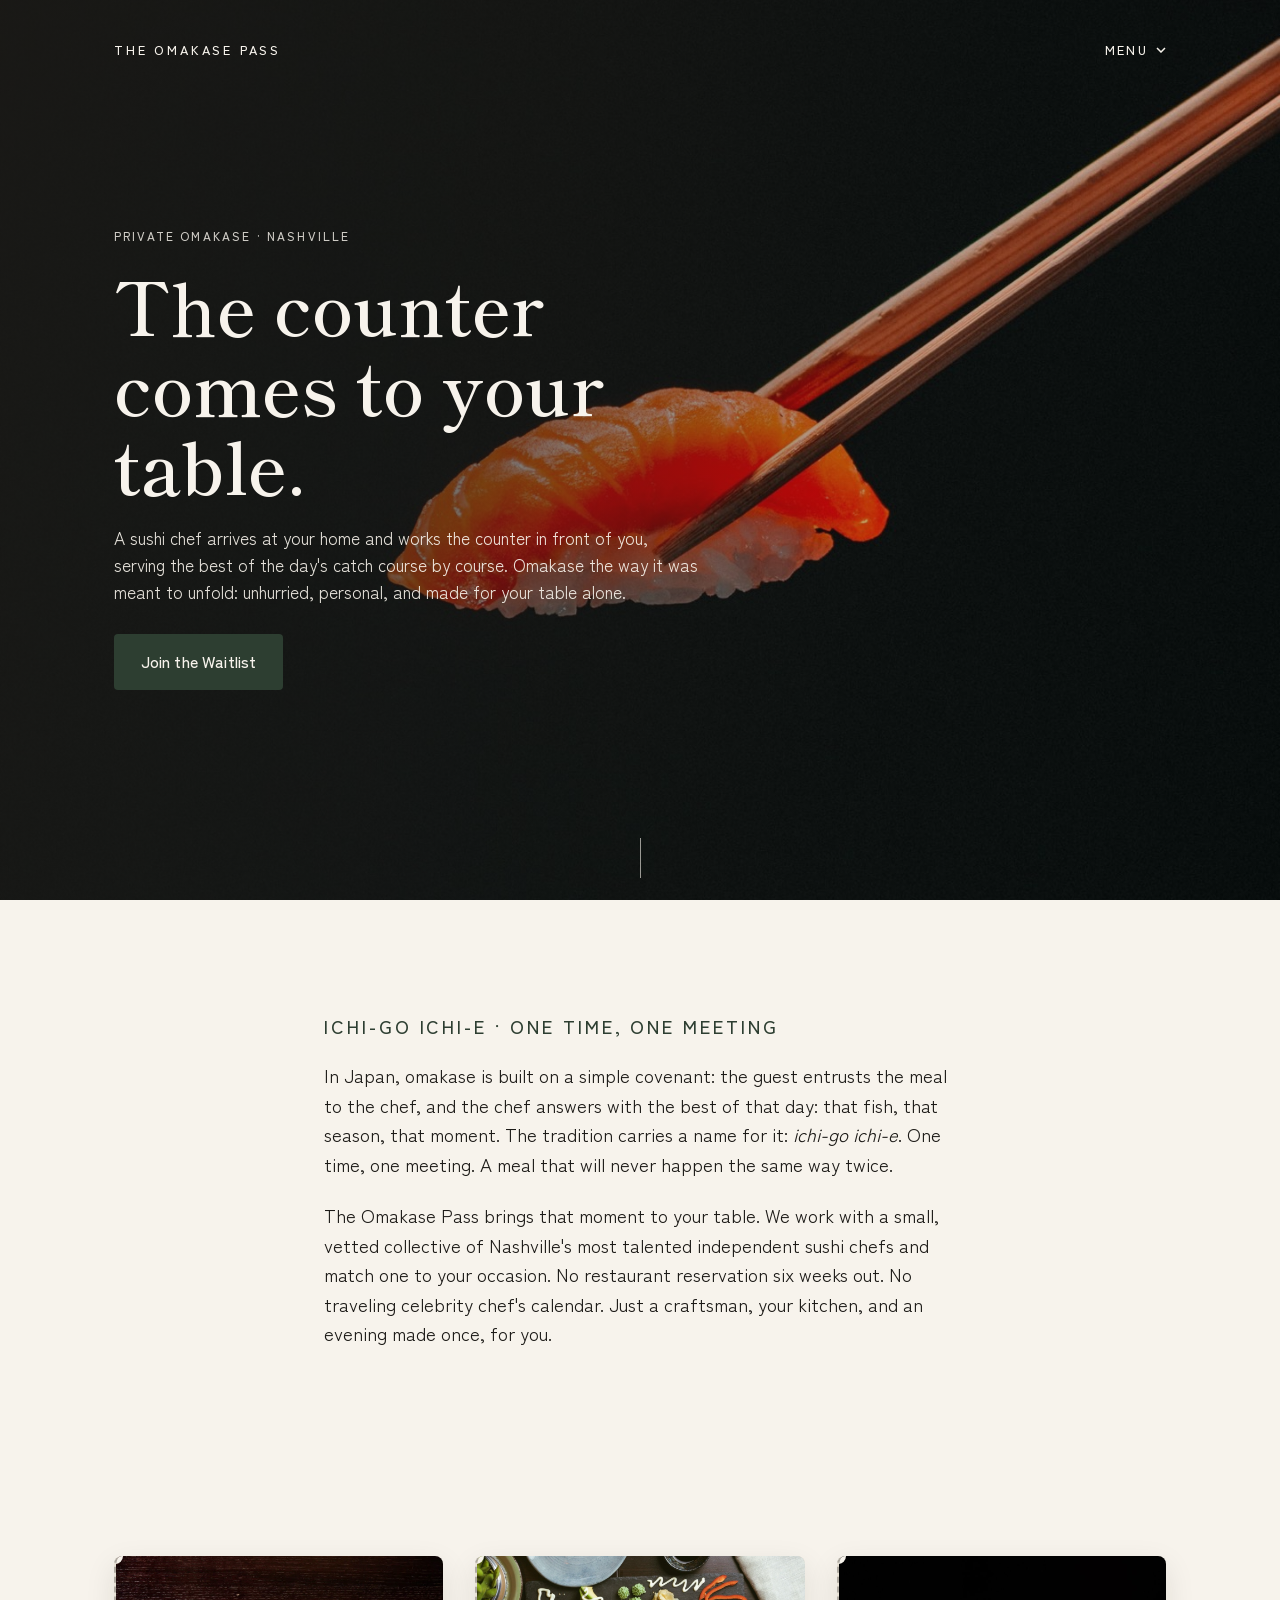
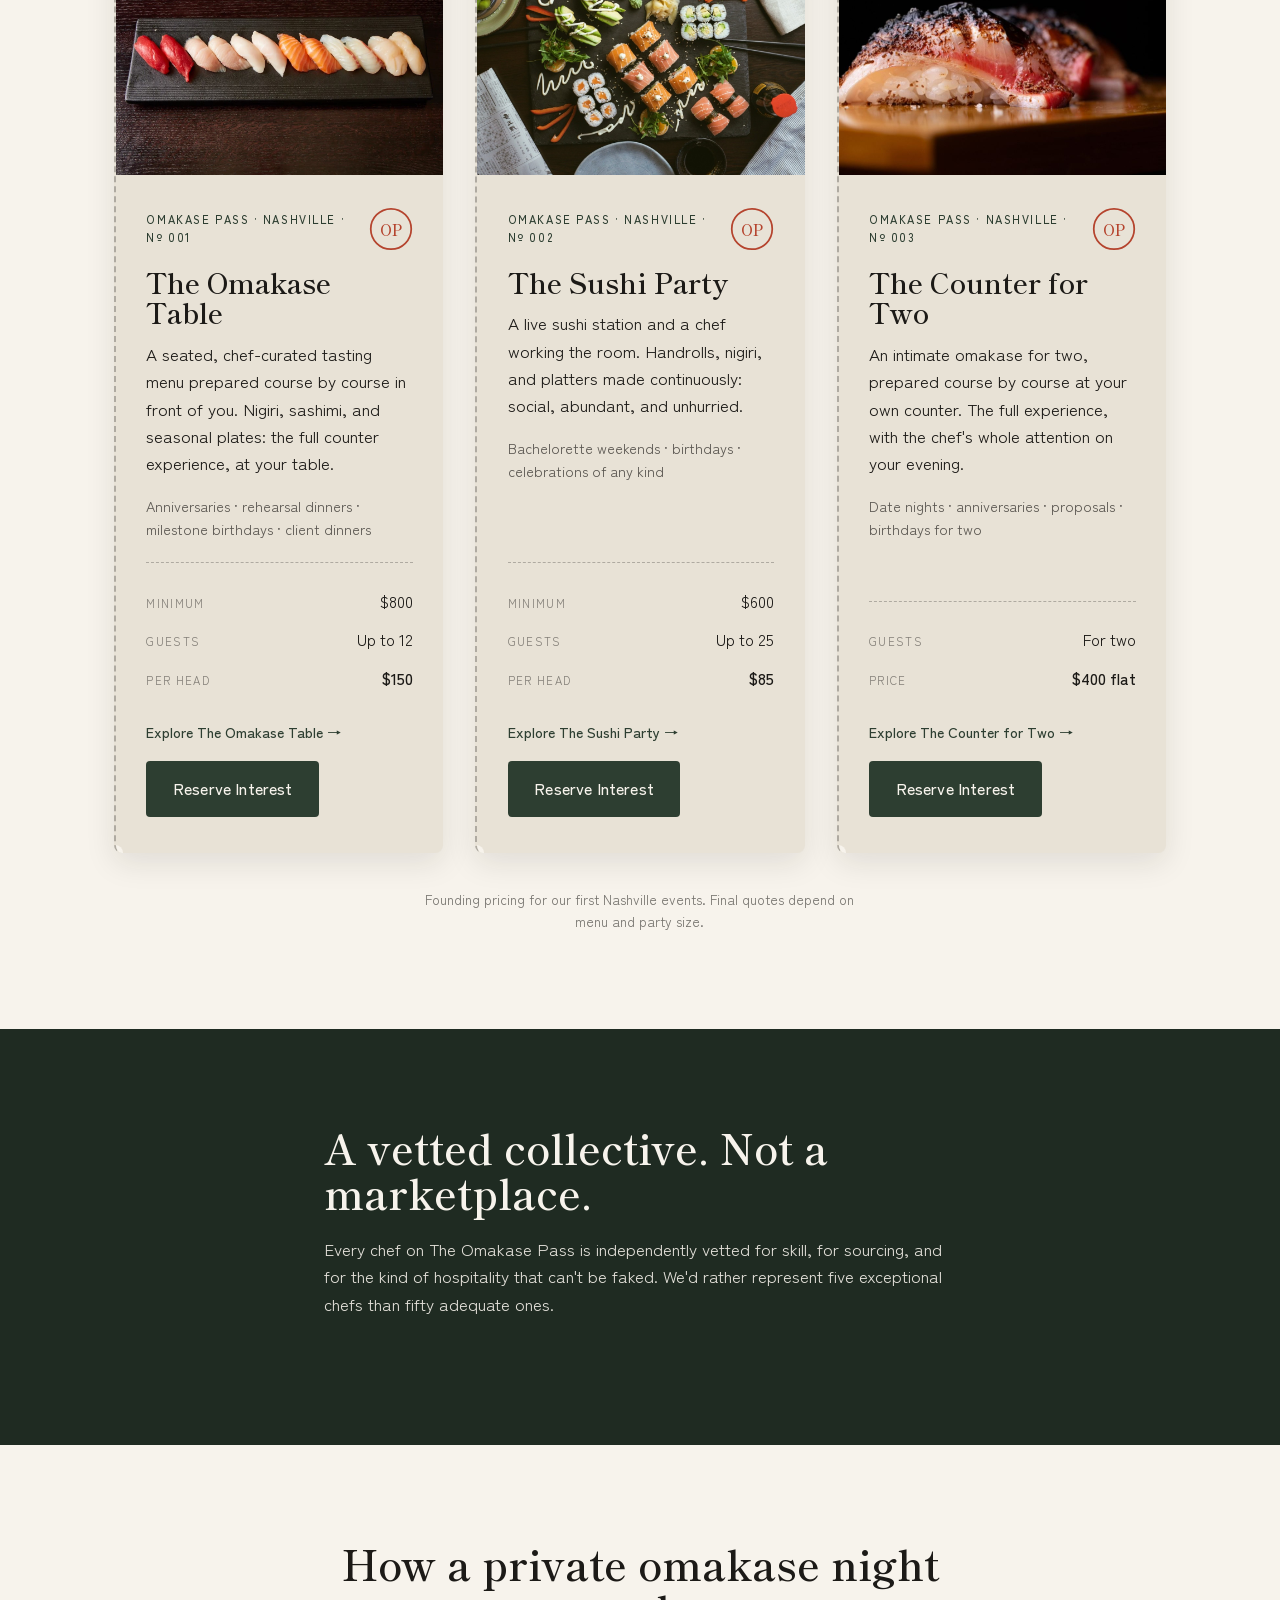
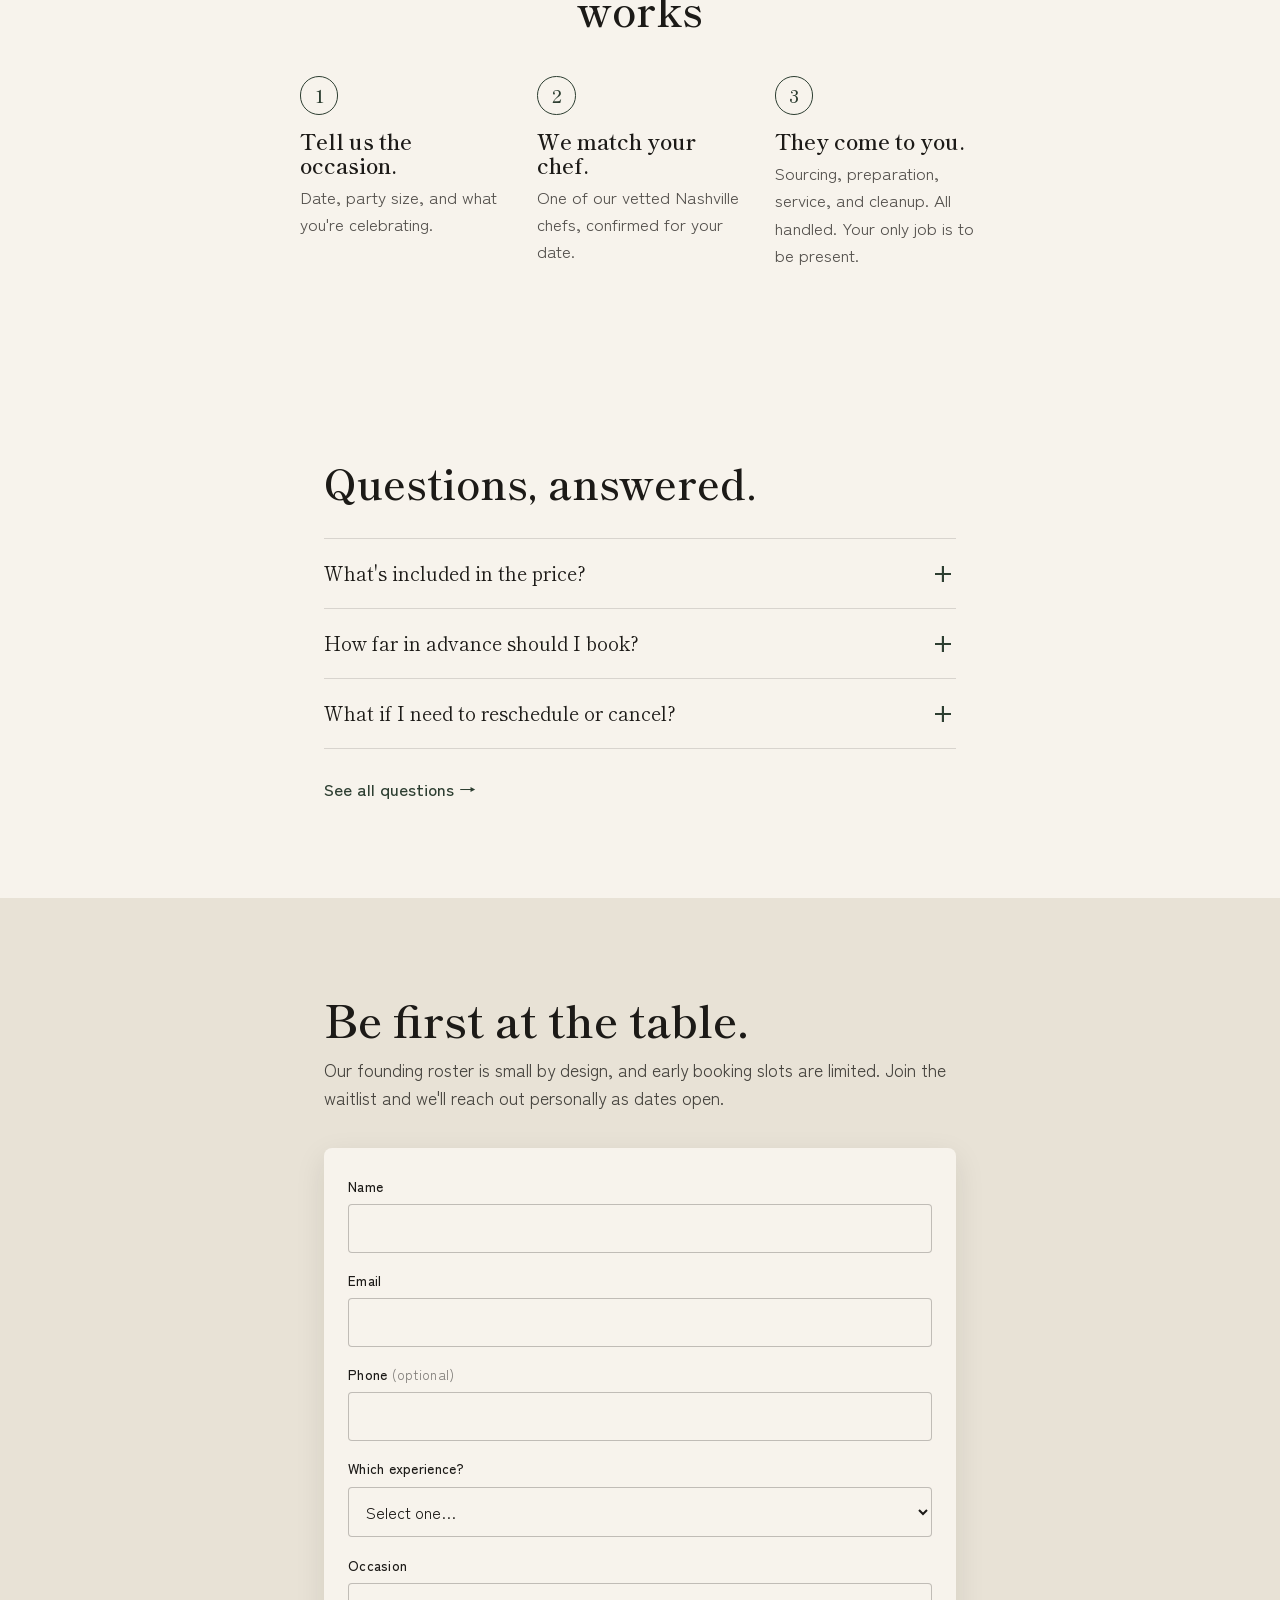
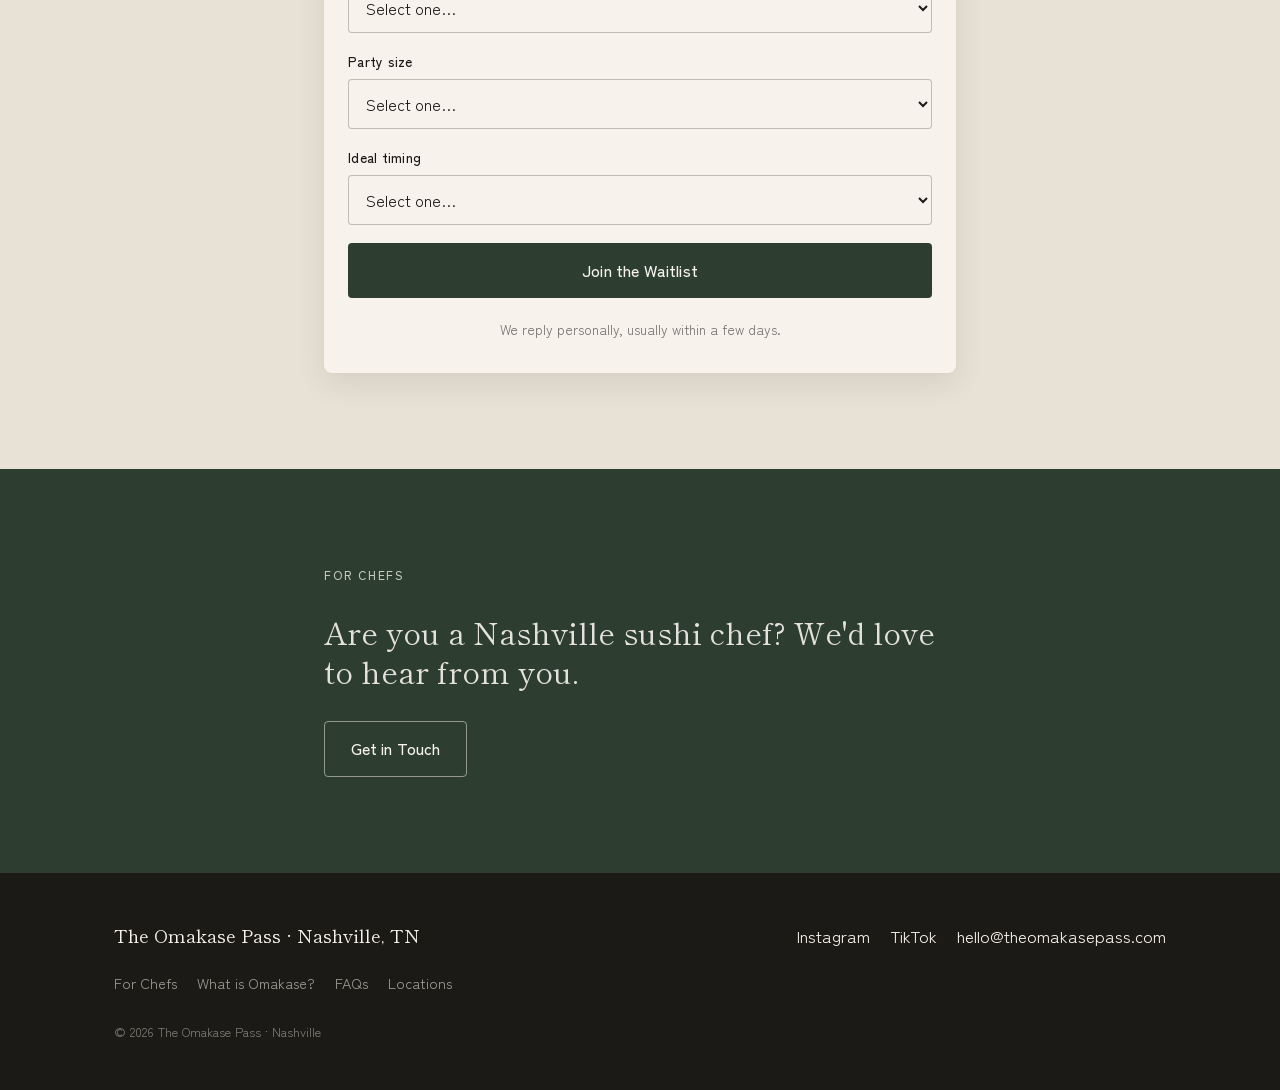
==== index.html @ 1b4a10a2 "Add unlisted /thanks page and redirect waitlist to it Add thanks.html (noindex, standalone, inline C" ====
<!DOCTYPE html>
<html lang="en">
<head>
  <meta charset="UTF-8" />
  <meta name="viewport" content="width=device-width, initial-scale=1.0" />
  <meta name="theme-color" content="#2D3E31" />

  <!-- ============================================================
       PAGE TITLE & DESCRIPTION (what shows in the browser tab and
       in Google search results)
       ============================================================ -->
  <title>Private Omakase &amp; Sushi Chef at Home in Nashville | The Omakase Pass</title>
  <meta name="description" content="A private sushi chef and omakase at home in Nashville, for anniversaries, bachelorette parties, and birthdays. The counter comes to your table." />
  <link rel="canonical" href="https://theomakasepass.com/" />

  <!-- ============================================================
       OPEN GRAPH (controls the preview card when the link is shared
       on Facebook, iMessage, LinkedIn, etc.)
       The 1200x630 share image lives at /images/og.jpg.
       ============================================================ -->
  <meta property="og:type" content="website" />
  <meta property="og:site_name" content="The Omakase Pass" />
  <meta property="og:title" content="The Omakase Pass: Private Omakase, Made Once, For You" />
  <meta property="og:description" content="A sushi chef at your counter, serving the best of the day's catch course by course. Private omakase in Nashville, made for your table alone." />
  <meta property="og:url" content="https://theomakasepass.com/" />
  <meta property="og:image" content="https://theomakasepass.com/images/og.jpg" />
  <meta property="og:image:width" content="1200" />
  <meta property="og:image:height" content="630" />

  <!-- ============================================================
       TWITTER / X CARD
       ============================================================ -->
  <meta name="twitter:card" content="summary_large_image" />
  <meta name="twitter:title" content="The Omakase Pass: Private Omakase, Made Once, For You" />
  <meta name="twitter:description" content="A sushi chef at your counter, serving the best of the day's catch course by course. Private omakase in Nashville, made for your table alone." />
  <meta name="twitter:image" content="https://theomakasepass.com/images/og.jpg" />

  <!-- ============================================================
       FAVICON (the little icon in the browser tab)
       ============================================================ -->
  <link rel="icon" type="image/svg+xml" href="favicon.svg" />

  <!-- ============================================================
       FONTS (Google Fonts: Shippori Mincho for headlines, Zen Kaku
       Gothic New for everything else). Preconnect speeds up loading.
       ============================================================ -->
  <link rel="preconnect" href="https://fonts.googleapis.com" />
  <link rel="preconnect" href="https://fonts.gstatic.com" crossorigin />
  <link href="https://fonts.googleapis.com/css2?family=Shippori+Mincho:wght@400;600&family=Zen+Kaku+Gothic+New:wght@400;500&display=swap" rel="stylesheet" />

  <link rel="stylesheet" href="styles.css" />

  <!-- Preload the hero background (a CSS background image, so it would
       otherwise be discovered late) to protect Largest Contentful Paint. -->
  <link rel="preload" as="image" href="images/hero.jpg" fetchpriority="high" />

  <!-- ============================================================
       ANALYTICS — Google Analytics 4 (property "The Omakase Pass",
       Measurement ID G-955D8J9147)
       ============================================================ -->
  <script async src="https://www.googletagmanager.com/gtag/js?id=G-955D8J9147"></script>
  <script>
    window.dataLayer = window.dataLayer || [];
    function gtag(){dataLayer.push(arguments);}
    gtag('js', new Date());
    gtag('config', 'G-955D8J9147');
  </script>

  <!-- ============================================================
       SERVICE SCHEMA (this is a service-area business, not a storefront,
       so we use Service + areaServed rather than LocalBusiness with a
       physical address. No address/phone is invented (see review notes).)
       ============================================================ -->
  <script type="application/ld+json">
  {
    "@context": "https://schema.org",
    "@type": "Service",
    "name": "The Omakase Pass",
    "serviceType": "Private omakase and sushi chef experiences",
    "description": "Private, in-home omakase and sushi chef experiences in Nashville. A vetted collective of independent sushi chefs for anniversaries, birthdays, bachelorette parties, rehearsal dinners, and corporate events.",
    "url": "https://theomakasepass.com",
    "image": "https://theomakasepass.com/images/og.jpg",
    "provider": {
      "@type": "Organization",
      "name": "The Omakase Pass",
      "url": "https://theomakasepass.com",
      "email": "hello@theomakasepass.com",
      "sameAs": [
        "https://instagram.com/omakasepass",
        "https://tiktok.com/@omakasepass"
      ]
    },
    "areaServed": [
      { "@type": "City", "name": "Nashville", "containedInPlace": { "@type": "State", "name": "Tennessee" } },
      { "@type": "City", "name": "Franklin", "containedInPlace": { "@type": "State", "name": "Tennessee" } },
      { "@type": "City", "name": "Brentwood", "containedInPlace": { "@type": "State", "name": "Tennessee" } }
    ],
    "hasOfferCatalog": {
      "@type": "OfferCatalog",
      "name": "Private omakase experiences",
      "itemListElement": [
        {
          "@type": "Offer",
          "itemOffered": {
            "@type": "Service",
            "name": "The Counter for Two",
            "description": "An intimate private omakase for two, prepared course by course at home. A flat rate of $400 for two guests."
          },
          "price": "400",
          "priceCurrency": "USD"
        },
        {
          "@type": "Offer",
          "itemOffered": {
            "@type": "Service",
            "name": "The Omakase Table",
            "description": "A seated, chef-curated omakase tasting prepared course by course in your home. $150 per person, $800 event minimum, up to 12 guests."
          },
          "priceSpecification": {
            "@type": "UnitPriceSpecification",
            "price": "150",
            "priceCurrency": "USD",
            "unitText": "per person"
          }
        },
        {
          "@type": "Offer",
          "itemOffered": {
            "@type": "Service",
            "name": "The Sushi Party",
            "description": "A live in-home sushi station with a chef working the room. Handrolls, nigiri, and platters made continuously. $85 per person, $600 event minimum, up to 25 guests."
          },
          "priceSpecification": {
            "@type": "UnitPriceSpecification",
            "price": "85",
            "priceCurrency": "USD",
            "unitText": "per person"
          }
        }
      ]
    }
  }
  </script>
</head>

<body>
  <!-- Skip link for keyboard users: jumps straight to main content -->
  <a class="skip-link" href="#waitlist">Skip to waitlist</a>

  <!-- ============================================================
       1. HERO
       ============================================================ -->
  <header class="hero" id="top">
    <!-- Full-bleed background image (images/hero.jpg). If it is ever
         missing, a dark forest wash shows behind the overlay. -->
    <div class="hero__bg" role="img" aria-label="A piece of nigiri sushi lifted with chopsticks at a private omakase dinner"></div>
    <div class="hero__overlay"></div>

    <div class="hero__inner">
      <div class="hero__topbar reveal-hero">
        <div class="wordmark">The Omakase Pass</div>

        <nav class="menu" aria-label="Site menu">
          <button class="menu__btn" id="menu-btn" type="button"
                  aria-haspopup="true" aria-expanded="false" aria-controls="site-menu">
            Menu
            <svg class="menu__chevron" viewBox="0 0 10 6" width="10" height="6" aria-hidden="true">
              <path d="M1 1l4 4 4-4" fill="none" stroke="currentColor" stroke-width="1.5" />
            </svg>
          </button>
          <ul class="menu__panel" id="site-menu" hidden>
            <li><a href="/faqs">FAQs</a></li>
            <li><a href="/locations">Locations</a></li>
            <li><a href="/omakase">What is Omakase?</a></li>
          </ul>
        </nav>
      </div>

      <div class="hero__content">
        <p class="hero__eyebrow reveal-hero">Private Omakase · Nashville</p>
        <h1 class="hero__headline reveal-hero">The counter comes to your table.</h1>
        <p class="hero__subhead reveal-hero">
          A sushi chef arrives at your home and works the counter in front of you, serving
          the best of the day's catch course by course. Omakase the way it was meant to
          unfold: unhurried, personal, and made for your table alone.
        </p>
        <a class="btn btn--primary reveal-hero" href="#waitlist" data-scroll>Join the Waitlist</a>
      </div>
    </div>

    <!-- Subtle scroll cue -->
    <a class="scroll-cue" href="#proposition" data-scroll aria-label="Scroll down">
      <span class="scroll-cue__line"></span>
    </a>
  </header>

  <main>
    <!-- ============================================================
         2. THE PROPOSITION
         ============================================================ -->
    <section class="section proposition" id="proposition">
      <div class="prose reveal">
        <p class="eyebrow">Ichi-go ichi-e · One time, one meeting</p>
        <p>
          In Japan, omakase is built on a simple covenant: the guest entrusts the meal
          to the chef, and the chef answers with the best of that day: that fish, that
          season, that moment. The tradition carries a name for it: <em>ichi-go ichi-e</em>.
          One time, one meeting. A meal that will never happen the same way twice.
        </p>
        <p>
          The Omakase Pass brings that moment to your table. We work with a small, vetted
          collective of Nashville's most talented independent sushi chefs and match one to
          your occasion. No restaurant reservation six weeks out. No traveling celebrity
          chef's calendar. Just a craftsman, your kitchen, and an evening made once, for you.
        </p>
      </div>
    </section>

    <!-- ============================================================
         3. THE EXPERIENCES — the three "Pass" cards
         ============================================================ -->
    <section class="section experiences" id="experiences">
      <div class="container">
        <div class="cards">

          <!-- Card 1 — Nº 001 · The Omakase Table -->
          <article class="pass-card reveal">
            <div class="pass-card__media">
              <div class="pass-card__img pass-card__img--tasting" role="img" aria-label="A multi-course omakase tasting plated course by course by a private chef at an in-home dinner"></div>
            </div>
            <div class="pass-card__body">
              <div class="pass-card__eyebrow">
                <span>Omakase Pass · Nashville · Nº 001</span>
                <!-- Hanko stamp: settles into place on scroll -->
                <span class="hanko" aria-hidden="true">
                  <svg viewBox="0 0 100 100" width="100%" height="100%">
                    <circle cx="50" cy="50" r="46" fill="none" stroke="currentColor" stroke-width="4" />
                    <text x="50" y="50" text-anchor="middle" dominant-baseline="central" class="hanko__text">OP</text>
                  </svg>
                </span>
              </div>
              <h2 class="pass-card__title">The Omakase Table</h2>
              <p class="pass-card__desc">
                A seated, chef-curated tasting menu prepared course by course in front of
                you. Nigiri, sashimi, and seasonal plates: the full counter experience,
                at your table.
              </p>
              <p class="pass-card__note">Anniversaries · rehearsal dinners · milestone birthdays · client dinners</p>
              <dl class="pass-card__specs">
                <div class="spec"><dt>Minimum</dt><dd>$800</dd></div>
                <div class="spec"><dt>Guests</dt><dd>Up to 12</dd></div>
                <div class="spec spec--price"><dt>Per head</dt><dd>$150</dd></div>
              </dl>
              <a class="pass-card__link" href="/omakase-table">Explore The Omakase Table →</a>
              <a class="btn btn--primary" href="#waitlist" data-scroll>Reserve Interest</a>
            </div>
          </article>

          <!-- Card 2 — Nº 002 · The Sushi Party -->
          <article class="pass-card reveal">
            <div class="pass-card__media">
              <div class="pass-card__img pass-card__img--party" role="img" aria-label="A private sushi chef preparing handrolls at a live in-home sushi party in Nashville"></div>
            </div>
            <div class="pass-card__body">
              <div class="pass-card__eyebrow">
                <span>Omakase Pass · Nashville · Nº 002</span>
                <span class="hanko" aria-hidden="true">
                  <svg viewBox="0 0 100 100" width="100%" height="100%">
                    <circle cx="50" cy="50" r="46" fill="none" stroke="currentColor" stroke-width="4" />
                    <text x="50" y="50" text-anchor="middle" dominant-baseline="central" class="hanko__text">OP</text>
                  </svg>
                </span>
              </div>
              <h2 class="pass-card__title">The Sushi Party</h2>
              <p class="pass-card__desc">
                A live sushi station and a chef working the room. Handrolls, nigiri, and
                platters made continuously: social, abundant, and unhurried.
              </p>
              <p class="pass-card__note">Bachelorette weekends · birthdays · celebrations of any kind</p>
              <dl class="pass-card__specs">
                <div class="spec"><dt>Minimum</dt><dd>$600</dd></div>
                <div class="spec"><dt>Guests</dt><dd>Up to 25</dd></div>
                <div class="spec spec--price"><dt>Per head</dt><dd>$85</dd></div>
              </dl>
              <a class="pass-card__link" href="/sushi-party">Explore The Sushi Party →</a>
              <a class="btn btn--primary" href="#waitlist" data-scroll>Reserve Interest</a>
            </div>
          </article>

          <!-- Card 3 — Nº 003 · The Counter for Two -->
          <article class="pass-card reveal">
            <div class="pass-card__media">
              <div class="pass-card__img pass-card__img--date" role="img" aria-label="An intimate omakase dinner for two prepared by a private sushi chef at home"></div>
            </div>
            <div class="pass-card__body">
              <div class="pass-card__eyebrow">
                <span>Omakase Pass · Nashville · Nº 003</span>
                <span class="hanko" aria-hidden="true">
                  <svg viewBox="0 0 100 100" width="100%" height="100%">
                    <circle cx="50" cy="50" r="46" fill="none" stroke="currentColor" stroke-width="4" />
                    <text x="50" y="50" text-anchor="middle" dominant-baseline="central" class="hanko__text">OP</text>
                  </svg>
                </span>
              </div>
              <h2 class="pass-card__title">The Counter for Two</h2>
              <p class="pass-card__desc">
                An intimate omakase for two, prepared course by course at your own counter.
                The full experience, with the chef's whole attention on your evening.
              </p>
              <p class="pass-card__note">Date nights · anniversaries · proposals · birthdays for two</p>
              <dl class="pass-card__specs">
                <div class="spec"><dt>Guests</dt><dd>For two</dd></div>
                <div class="spec spec--price"><dt>Price</dt><dd>$400 flat</dd></div>
              </dl>
              <a class="pass-card__link" href="/counter-for-two">Explore The Counter for Two →</a>
              <a class="btn btn--primary" href="#waitlist" data-scroll>Reserve Interest</a>
            </div>
          </article>

        </div>

        <p class="pricing-note">
          Founding pricing for our first Nashville events. Final quotes depend on menu and party size.
        </p>
      </div>
    </section>

    <!-- ============================================================
         4. TRUST BLOCK
         ============================================================ -->
    <section class="section trust" id="trust">
      <div class="prose reveal">
        <h2 class="trust__headline">A vetted collective. Not a marketplace.</h2>
        <p>
          Every chef on The Omakase Pass is independently vetted for skill, for sourcing,
          and for the kind of hospitality that can't be faked. We'd rather represent five
          exceptional chefs than fifty adequate ones.
        </p>

        <!-- Real founding-chef cards will slot into this row later
             without any redesign needed. -->
        <div class="chef-row">
          <!-- founding chef cards go here -->
        </div>
      </div>
    </section>

    <!-- ============================================================
         5. HOW IT WORKS — 3 steps, revealed in sequence
         ============================================================ -->
    <section class="section how" id="how">
      <div class="container">
        <h2 class="how__headline reveal">How a private omakase night works</h2>
        <ol class="steps">
          <li class="step reveal-step">
            <span class="step__num">1</span>
            <h3 class="step__title">Tell us the occasion.</h3>
            <p class="step__text">Date, party size, and what you're celebrating.</p>
          </li>
          <li class="step reveal-step">
            <span class="step__num">2</span>
            <h3 class="step__title">We match your chef.</h3>
            <p class="step__text">One of our vetted Nashville chefs, confirmed for your date.</p>
          </li>
          <li class="step reveal-step">
            <span class="step__num">3</span>
            <h3 class="step__title">They come to you.</h3>
            <p class="step__text">Sourcing, preparation, service, and cleanup. All handled. Your only job is to be present.</p>
          </li>
        </ol>
      </div>
    </section>

    <!-- ============================================================
         FAQ  (Part 1, item 5 — draft answers; policy items flagged in
         the review summary as unconfirmed)
         ============================================================ -->
    <section class="section faq" id="faq">
      <div class="prose">
        <h2 class="faq__headline reveal">Questions, answered.</h2>
        <div class="faq__list reveal">
          <details class="faq__item">
            <summary>What's included in the price?</summary>
            <div class="faq__answer">
              <p>Everything but the table. Your chef brings the fish, the ingredients, and
              their own tools, and handles preparation, service, and cleanup. You provide
              the kitchen and the guests. Final quotes depend on your menu and party size.</p>
            </div>
          </details>
          <details class="faq__item">
            <summary>How far in advance should I book?</summary>
            <div class="faq__answer">
              <p>As much notice as you can give us helps. Each event is matched to an
              individual chef's calendar, and weekends fill quickly, so earlier means more
              options. Once we have your date, we'll confirm a chef who fits.</p>
            </div>
          </details>
          <details class="faq__item">
            <summary>What if I need to reschedule or cancel?</summary>
            <div class="faq__answer">
              <p>Plans change, and we'll always try to work with you. The exact deposit and
              cancellation terms are confirmed in writing when you book.</p>
            </div>
          </details>
        </div>
        <p class="faq__more reveal">
          <a href="/faqs">See all questions →</a>
        </p>
      </div>
    </section>

    <!-- ============================================================
         6. WAITLIST FORM — the conversion point
         ============================================================ -->
    <section class="section waitlist" id="waitlist">
      <div class="prose">
        <h2 class="waitlist__headline reveal">Be first at the table.</h2>
        <p class="waitlist__sub reveal">
          Our founding roster is small by design, and early booking slots are limited. Join the waitlist and we'll reach out personally as dates open.
        </p>

        <!-- ============================================================
             TALLY FORM EMBED
             ------------------------------------------------------------
             STEP 1 — Create the form:
               Go to tally.so, create a new form, and add EXACTLY these
               fields:
                 • Name          (short text, required)
                 • Email         (email, required)
                 • Phone         (short text / phone, optional)
                 • Which experience? (dropdown: The Counter for Two /
                                  The Omakase Table / The Sushi Party /
                                  Not sure yet)
                 • Occasion      (dropdown: Anniversary / Birthday /
                                  Bachelorette / Rehearsal dinner /
                                  Corporate / Other)
                 • Party size    (dropdown: 4–6 / 7–12 / 13–25 / 25+)
                 • Ideal timing  (dropdown: Next 30 days / 1–3 months /
                                  Just curious)

             STEP 2 — Publish it, then copy the form ID from its URL.
               A Tally URL looks like  https://tally.so/r/wABCDE
               The part after /r/  (here: wABCDE) is your TALLY_FORM_ID.

             STEP 3 — Delete the placeholder form below, then remove the
               comment markers around the iframe and replace TALLY_FORM_ID.
             ============================================================ -->

        <!--
        <iframe
          data-tally-src="https://tally.so/embed/TALLY_FORM_ID?transparentBackground=1&hideTitle=1"
          loading="lazy"
          width="100%"
          height="600"
          frameborder="0"
          marginheight="0"
          marginwidth="0"
          title="Join the waitlist">
        </iframe>
        <script async src="https://tally.so/widgets/embed.js"></script>
        -->

        <!-- WAITLIST FORM — submits to Formspree via AJAX (see script at the
             bottom of this file). Keeps this custom design; no page reload.
             Connected to Formspree form "Omakase Waitlist" (id mqerkaqg). -->
        <form class="waitlist-form reveal" id="waitlist-form" aria-label="Join the waitlist"
              action="https://formspree.io/f/mqerkaqg" method="POST">
          <!-- Sets the subject line of the email Formspree sends you. -->
          <input type="hidden" name="_subject" value="New Omakase Pass waitlist signup" />
          <!-- Honeypot anti-spam field: hidden from people, tempting to bots. Leave empty. -->
          <input type="text" name="_gotcha" tabindex="-1" autocomplete="off" aria-hidden="true" style="position:absolute;left:-9999px" />
          <div class="field">
            <label for="wf-name">Name</label>
            <input id="wf-name" name="name" type="text" autocomplete="name" required />
          </div>
          <div class="field">
            <label for="wf-email">Email</label>
            <input id="wf-email" name="email" type="email" autocomplete="email" required />
          </div>
          <div class="field">
            <label for="wf-phone">Phone <span class="field__opt">(optional)</span></label>
            <input id="wf-phone" name="phone" type="tel" autocomplete="tel" />
          </div>
          <div class="field">
            <label for="wf-package">Which experience?</label>
            <select id="wf-package" name="package" required>
              <option value="">Select one…</option>
              <option>The Counter for Two (date night)</option>
              <option>The Omakase Table</option>
              <option>The Sushi Party</option>
              <option>Not sure yet</option>
            </select>
          </div>
          <div class="field">
            <label for="wf-occasion">Occasion</label>
            <select id="wf-occasion" name="occasion">
              <option value="">Select one…</option>
              <option>Anniversary</option>
              <option>Birthday</option>
              <option>Bachelorette</option>
              <option>Rehearsal dinner</option>
              <option>Corporate</option>
              <option>Other</option>
            </select>
          </div>
          <div class="field">
            <label for="wf-party">Party size</label>
            <select id="wf-party" name="party_size">
              <option value="">Select one…</option>
              <option>4–6</option>
              <option>7–12</option>
              <option>13–25</option>
              <option>25+</option>
            </select>
          </div>
          <div class="field">
            <label for="wf-timing">Ideal timing</label>
            <select id="wf-timing" name="timing">
              <option value="">Select one…</option>
              <option>Next 30 days</option>
              <option>1–3 months</option>
              <option>Just curious</option>
            </select>
          </div>
          <button class="btn btn--primary btn--full" type="submit">Join the Waitlist</button>
          <p class="form-note">We reply personally, usually within a few days.</p>
        </form>
      </div>
    </section>

    <!-- ============================================================
         8. FOR CHEFS  (anchor section above the footer)
         ============================================================ -->
    <section class="section for-chefs" id="chefs">
      <div class="prose reveal">
        <p class="eyebrow eyebrow--light">For Chefs</p>
        <p class="for-chefs__line">Are you a Nashville sushi chef? We'd love to hear from you.</p>
        <a class="btn btn--ghost-light" href="mailto:hello@theomakasepass.com?subject=Founding%20Chef%3A%20%5BYour%20Name%5D">Get in Touch</a>
      </div>
    </section>
  </main>

  <!-- ============================================================
       7. FOOTER
       ============================================================ -->
  <footer class="footer">
    <div class="container footer__inner">
      <p class="footer__brand">The Omakase Pass · Nashville, TN</p>

      <nav class="footer__links" aria-label="Footer">
        <a href="https://instagram.com/omakasepass" target="_blank" rel="noopener">Instagram</a>
        <a href="https://tiktok.com/@omakasepass" target="_blank" rel="noopener">TikTok</a>
        <a href="mailto:hello@theomakasepass.com">hello@theomakasepass.com</a>
      </nav>

      <nav class="footer__quiet" aria-label="More">
        <a href="#chefs" data-scroll>For Chefs</a>
        <a href="/omakase">What is Omakase?</a>
        <a href="/faqs">FAQs</a>
        <a href="/locations">Locations</a>
      </nav>

      <p class="footer__copy">© 2026 The Omakase Pass · Nashville</p>
    </div>
  </footer>

  <!-- Sticky mobile call-to-action: appears once the hero scrolls away and
       hides again as the waitlist form comes into view. Mobile only (CSS). -->
  <a class="sticky-cta btn btn--primary" href="#waitlist" data-scroll>Join the Waitlist</a>

  <script src="script.js"></script>

  <!-- Waitlist form: submit to Formspree via AJAX (Formspree free tier locks
       its own redirect field, so we redirect client-side). On success the
       visitor is sent to the unlisted /thanks page. With JavaScript disabled
       the form posts to Formspree directly, which shows its own confirmation. -->
  <script>
    (function () {
      var form = document.getElementById('waitlist-form');
      if (!form) return;
      form.addEventListener('submit', function (e) {
        e.preventDefault();
        var btn = form.querySelector('button[type="submit"]');
        var original = btn ? btn.textContent : '';
        if (btn) { btn.disabled = true; btn.textContent = 'Sending…'; }
        fetch(form.action, {
          method: 'POST',
          body: new FormData(form),
          headers: { 'Accept': 'application/json' }
        }).then(function (res) {
          if (!res.ok) throw new Error('bad response');
          window.location.assign('/thanks');
        }).catch(function () {
          if (btn) { btn.disabled = false; btn.textContent = original; }
          var err = form.querySelector('.form-error');
          if (!err) {
            err = document.createElement('p');
            err.className = 'form-error';
            form.appendChild(err);
          }
          err.textContent =
            'Something went wrong. Please email hello@theomakasepass.com and we\'ll add you.';
        });
      });
    })();
  </script>
</body>
</html>
---- styles.css ----
/* ============================================================
   THE OMAKASE PASS — styles.css
   Mobile-first (~390px), then enhanced for desktop.
   ============================================================ */

/* ---- 1. DESIGN TOKENS -------------------------------------- */
:root {
  --rice: #F7F3EC;        /* warm rice-white — page background */
  --ink: #1C1A17;         /* near-black — primary text */
  --forest: #2D3E31;      /* deep pine green — accent, buttons, links */
  --forest-deep: #1F2B22; /* hover states, dark sections */
  --vermillion: #B5442E;  /* muted red — hanko "sun" stamp detail ONLY */
  --stone: #E8E2D6;       /* warm light grey — cards, dividers */

  --font-display: "Shippori Mincho", Georgia, "Times New Roman", serif;
  --font-body: "Zen Kaku Gothic New", system-ui, -apple-system, sans-serif;

  --maxw: 1100px;         /* outer content width on desktop */
  --prosew: 680px;        /* narrow width for reading blocks */

  --shadow-card: 0 10px 30px rgba(28, 26, 23, 0.10);
}

/* ---- 2. RESET / BASE --------------------------------------- */
*,
*::before,
*::after { box-sizing: border-box; }

html { scroll-behavior: smooth; }

body {
  margin: 0;
  overflow-x: hidden;
  background: var(--rice);
  color: var(--ink);
  font-family: var(--font-body);
  font-size: 1.0625rem;   /* ~17px */
  line-height: 1.6;
  -webkit-font-smoothing: antialiased;
  text-rendering: optimizeLegibility;
}

img { max-width: 100%; display: block; }

h1, h2, h3 {
  font-family: var(--font-display);
  font-weight: 600;
  line-height: 1.1;
  margin: 0;
}

p { margin: 0 0 1.2em; }
p:last-child { margin-bottom: 0; }

a { color: var(--forest); }

/* Visible keyboard focus for everyone using Tab */
:focus-visible {
  outline: 3px solid var(--forest);
  outline-offset: 3px;
  border-radius: 2px;
}

/* Skip link — hidden until focused */
.skip-link {
  position: absolute;
  left: -9999px;
  top: 0;
  background: var(--forest);
  color: var(--rice);
  padding: 0.75rem 1rem;
  z-index: 100;
  text-decoration: none;
  border-radius: 0 0 6px 0;
}
.skip-link:focus { left: 0; }

/* ---- 3. LAYOUT HELPERS ------------------------------------- */
.container {
  width: 100%;
  max-width: var(--maxw);
  margin-inline: auto;
  padding-inline: 1.5rem;
}

.section { padding: 4.5rem 0; }

.prose {
  max-width: var(--prosew);
  margin-inline: auto;
  padding-inline: 1.5rem;
}

.eyebrow {
  font-size: 0.75rem;
  font-weight: 500;
  letter-spacing: 0.16em;
  text-transform: uppercase;
  color: var(--forest);
  margin-bottom: 1.25rem;
}
.eyebrow--light { color: var(--stone); opacity: 0.85; }

/* ---- 4. BUTTONS -------------------------------------------- */
.btn {
  display: inline-block;
  font-family: var(--font-body);
  font-weight: 500;
  font-size: 1rem;
  letter-spacing: 0.01em;
  text-decoration: none;
  cursor: pointer;
  border: 1px solid transparent;
  border-radius: 4px;
  padding: 0.9rem 1.6rem;
  transition: background-color 0.18s ease, transform 0.18s ease, border-color 0.18s ease;
}

.btn--primary {
  background: var(--forest);
  color: var(--rice);
}
.btn--primary:hover {
  background: var(--forest-deep);
  transform: translateY(-1px);
}
.btn--primary:active { transform: translateY(0); }
.btn--primary:disabled {
  opacity: 0.55;
  cursor: not-allowed;
  transform: none;
}

/* Light-on-dark ghost button (used in the For Chefs dark section) */
.btn--ghost-light {
  background: transparent;
  color: var(--rice);
  border-color: rgba(247, 243, 236, 0.5);
}
.btn--ghost-light:hover {
  background: rgba(247, 243, 236, 0.08);
  border-color: var(--rice);
  transform: translateY(-1px);
}

.btn--full { width: 100%; text-align: center; }

/* ============================================================
   5. HERO
   ============================================================ */
.hero {
  position: relative;
  min-height: 100svh;
  display: flex;
  flex-direction: column;
  justify-content: flex-end;
  overflow: hidden;
  color: var(--rice);
}

/* Background image sits behind everything. A dark indigo fallback
   shows through until /images/hero.jpg is supplied. */
.hero__bg {
  position: absolute;
  inset: 0;
  background-color: var(--forest-deep);
  background-image: url("images/hero.jpg");
  background-size: cover;
  background-position: center;
  z-index: 0;
}

/* Gradient overlay keeps text readable over the photo */
.hero__overlay {
  position: absolute;
  inset: 0;
  background: linear-gradient(
    105deg,
    rgba(28, 26, 23, 0.88) 0%,
    rgba(28, 26, 23, 0.62) 38%,
    rgba(28, 26, 23, 0.25) 68%,
    rgba(28, 26, 23, 0.10) 100%
  );
  z-index: 1;
}

.hero__inner {
  position: relative;
  z-index: 2;
  width: 100%;
  max-width: var(--maxw);
  margin-inline: auto;
  padding: 1.5rem 1.5rem 3rem;
  flex: 1;
  display: flex;
  flex-direction: column;
  justify-content: flex-start;
}

.wordmark {
  font-family: var(--font-body);
  font-weight: 500;
  font-size: 0.8rem;
  letter-spacing: 0.22em;
  text-transform: uppercase;
  padding-top: 1rem;
}

/* Top bar: wordmark on the left, menu button on the right */
.hero__topbar {
  display: flex;
  align-items: flex-start;
  justify-content: space-between;
  gap: 1rem;
}

/* ---- SITE MENU (hero, top-right) ---- */
.menu { position: relative; }

.menu__btn {
  appearance: none;
  -webkit-appearance: none;
  background: transparent;
  border: 0;
  color: var(--rice);
  font-family: var(--font-body);
  font-weight: 500;
  font-size: 0.8rem;
  letter-spacing: 0.18em;
  text-transform: uppercase;
  cursor: pointer;
  padding: 1rem 0 0.35rem;
  display: inline-flex;
  align-items: center;
  gap: 0.5rem;
}
.menu__chevron {
  transition: transform 0.2s ease;
}
.menu__btn[aria-expanded="true"] .menu__chevron {
  transform: rotate(180deg);
}

.menu__panel {
  position: absolute;
  top: calc(100% + 0.4rem);
  right: 0;
  min-width: 190px;
  margin: 0;
  padding: 0.4rem 0;
  list-style: none;
  background: var(--rice);
  border-radius: 8px;
  box-shadow: var(--shadow-card);
  z-index: 20;
}
.menu__panel[hidden] { display: none; }
.menu__panel li { margin: 0; }
.menu__panel a {
  display: block;
  padding: 0.6rem 1.2rem;
  color: var(--ink);
  text-decoration: none;
  font-family: var(--font-body);
  font-size: 0.95rem;
  letter-spacing: 0;
  text-transform: none;
}
.menu__panel a:hover,
.menu__panel a:focus-visible {
  background: var(--stone);
  color: var(--forest);
}

@media (prefers-reduced-motion: reduce) {
  .menu__chevron { transition: none; }
}

.hero__content {
  width: 100%;
  max-width: 620px;
  margin-top: auto;
  margin-bottom: auto;
}

.hero__eyebrow {
  font-family: var(--font-body);
  font-size: 0.75rem;
  font-weight: 500;
  letter-spacing: 0.18em;
  text-transform: uppercase;
  color: rgba(247, 243, 236, 0.82);
  margin-bottom: 1.25rem;
}

.hero__headline {
  font-size: clamp(1.9rem, 7.5vw, 4.5rem);
  font-weight: 600;
  margin-bottom: 1.1rem;
}

.hero__subhead {
  font-size: 1.075rem;
  line-height: 1.55;
  max-width: 34em;
  margin-bottom: 1.8rem;
  color: rgba(247, 243, 236, 0.92);
}

/* Scroll cue — a thin descending line */
.scroll-cue {
  position: absolute;
  bottom: 1.4rem;
  left: 50%;
  transform: translateX(-50%);
  z-index: 3;
  display: block;
  width: 24px;
  height: 40px;
}
.scroll-cue__line {
  display: block;
  width: 1px;
  height: 100%;
  margin-inline: auto;
  background: rgba(247, 243, 236, 0.6);
}

/* ============================================================
   6. PROPOSITION
   ============================================================ */
.proposition { padding-top: 5.5rem; padding-bottom: 5.5rem; }
.proposition p { font-size: 1.15rem; }
.proposition em { font-style: italic; }

/* ============================================================
   7. EXPERIENCES — the two Pass / ticket cards
   ============================================================ */
.experiences { background: var(--rice); }

.cards {
  display: flex;
  flex-direction: column;
  gap: 2rem;
}

.pass-card {
  position: relative;
  background: var(--stone);
  border-radius: 8px;
  box-shadow: var(--shadow-card);
  overflow: hidden;
  /* Perforated left edge — a dotted "tear line" like a real ticket */
  border-left: 2px dashed rgba(28, 26, 23, 0.28);
}

/* Little punched notches at the top and bottom of the tear line */
.pass-card::before,
.pass-card::after {
  content: "";
  position: absolute;
  left: -9px;
  width: 16px;
  height: 16px;
  border-radius: 50%;
  background: var(--rice);
  z-index: 2;
}
.pass-card::before { top: -8px; }
.pass-card::after { bottom: -8px; }

.pass-card__img {
  aspect-ratio: 3 / 2;
  background: var(--forest-deep);
  background-size: cover;
  background-position: center;
  /* placeholder label when no image is present */
  display: flex;
  align-items: center;
  justify-content: center;
}
.pass-card__img--date { background-image: url("images/date.jpg"); }
.pass-card__img--tasting { background-image: url("images/tasting.jpg"); }
.pass-card__img--party { background-image: url("images/party.jpg"); }

.pass-card__body { padding: 1.75rem 1.6rem 2rem; }

.pass-card__eyebrow {
  display: flex;
  align-items: center;
  justify-content: space-between;
  gap: 1rem;
  font-size: 0.7rem;
  font-weight: 500;
  letter-spacing: 0.14em;
  text-transform: uppercase;
  color: var(--forest);
  margin-bottom: 1rem;
}

/* Hanko stamp — small vermillion circle with "OP" */
.hanko {
  flex: 0 0 auto;
  width: 44px;
  height: 44px;
  color: var(--vermillion);
}
.hanko__text {
  font-family: var(--font-display);
  font-weight: 600;
  font-size: 34px;
  fill: var(--vermillion);
  letter-spacing: 0.02em;
}

.pass-card__title {
  font-size: 1.75rem;
  margin-bottom: 0.75rem;
}
.pass-card__desc { margin-bottom: 1.1rem; }
.pass-card__price {
  font-weight: 500;
  margin-bottom: 0.4rem;
}
.pass-card__note {
  font-size: 0.9rem;
  color: rgba(28, 26, 23, 0.7);
  margin-bottom: 1.4rem;
}

/* Detail "stub": minimum, guests, and (last) price per head. Pinned to the
   bottom of the card so all three stubs align into one clean row, and led
   by a dashed rule that echoes the ticket's perforated edge. Price sits last
   and quiet, so the card leads with the experience and the occasion. */
.pass-card__specs {
  margin: 0 0 1.4rem;
  padding-top: 1.2rem;
  border-top: 1px dashed rgba(28, 26, 23, 0.28);
}
.pass-card__specs .spec {
  display: flex;
  justify-content: space-between;
  align-items: baseline;
  gap: 1rem;
  padding: 0.4rem 0;
}
.pass-card__specs dt {
  margin: 0;
  font-size: 0.7rem;
  letter-spacing: 0.12em;
  text-transform: uppercase;
  color: rgba(28, 26, 23, 0.5);
}
.pass-card__specs dd {
  margin: 0;
  font-size: 1rem;
  text-align: right;
  color: var(--ink);
}
/* The price is the last, quiet line: a touch of weight, no size jump. */
.pass-card__specs .spec--price dd { font-weight: 500; }

.pricing-note {
  text-align: center;
  font-size: 0.85rem;
  color: rgba(28, 26, 23, 0.6);
  max-width: 34em;
  margin: 2.25rem auto 0;
}

/* ============================================================
   8. TRUST BLOCK (dark section)
   ============================================================ */
.trust {
  background: var(--forest-deep);
  color: var(--rice);
}
.trust__headline {
  font-size: clamp(1.8rem, 5vw, 2.6rem);
  margin-bottom: 1.2rem;
}
.trust p { color: rgba(247, 243, 236, 0.9); }

/* Placeholder row for future founding-chef cards */
.chef-row {
  display: flex;
  flex-wrap: wrap;
  gap: 1.5rem;
  margin-top: 2rem;
}

/* ============================================================
   9. HOW IT WORKS
   ============================================================ */
.how__headline {
  font-size: clamp(1.8rem, 5vw, 2.6rem);
  text-align: center;
  max-width: var(--prosew);
  margin: 0 auto 2.75rem;
}
.steps {
  list-style: none;
  margin: 0;
  padding: 0;
  display: flex;
  flex-direction: column;
  gap: 2.5rem;
  max-width: var(--prosew);
  margin-inline: auto;
}
.step { position: relative; }
.step__num {
  display: inline-flex;
  align-items: center;
  justify-content: center;
  width: 2.4rem;
  height: 2.4rem;
  border: 1px solid var(--forest);
  border-radius: 50%;
  font-family: var(--font-display);
  font-weight: 600;
  color: var(--forest);
  margin-bottom: 0.9rem;
}
.step__title {
  font-size: 1.35rem;
  margin-bottom: 0.4rem;
}
.step__text {
  color: rgba(28, 26, 23, 0.75);
  max-width: 30em;
}

/* ============================================================
   10. WAITLIST FORM
   ============================================================ */
.waitlist { background: var(--stone); }
.waitlist__headline {
  font-size: clamp(1.9rem, 6vw, 2.8rem);
  margin-bottom: 0.8rem;
}
.waitlist__sub {
  font-size: 1.1rem;
  color: rgba(28, 26, 23, 0.8);
  margin-bottom: 2.25rem;
}

.waitlist-form {
  display: flex;
  flex-direction: column;
  gap: 1.1rem;
  background: var(--rice);
  padding: 1.75rem 1.5rem 2rem;
  border-radius: 8px;
  box-shadow: var(--shadow-card);
}
.field { display: flex; flex-direction: column; gap: 0.4rem; }
.field label {
  font-size: 0.85rem;
  font-weight: 500;
  letter-spacing: 0.02em;
}
.field__opt { font-weight: 400; color: rgba(28, 26, 23, 0.55); }

.field input,
.field select,
.field textarea {
  font-family: var(--font-body);
  font-size: 1rem;
  color: var(--ink);
  background: var(--rice);
  border: 1px solid rgba(28, 26, 23, 0.25);
  border-radius: 4px;
  padding: 0.7rem 0.8rem;
}
.field textarea {
  min-height: 6rem;
  resize: vertical;
}
.field input:focus,
.field select:focus,
.field textarea:focus {
  border-color: var(--forest);
  outline: 2px solid var(--forest);
  outline-offset: 1px;
}

.form-note {
  text-align: center;
  font-size: 0.85rem;
  color: rgba(28, 26, 23, 0.6);
  margin: 0.25rem 0 0;
}

/* ============================================================
   11. FOR CHEFS (dark section)
   ============================================================ */
.for-chefs {
  background: var(--forest);
  color: var(--rice);
}
.for-chefs__headline {
  font-size: clamp(1.8rem, 5vw, 2.6rem);
  margin-bottom: 1.2rem;
}
.for-chefs p {
  color: rgba(247, 243, 236, 0.9);
  margin-bottom: 1.8rem;
}

/* ============================================================
   12. FOOTER
   ============================================================ */
.footer {
  background: var(--ink);
  color: var(--rice);
  padding: 3rem 0;
}
.footer__inner {
  display: flex;
  flex-direction: column;
  gap: 1rem;
}
.footer__brand {
  font-family: var(--font-display);
  font-size: 1.15rem;
  margin: 0;
}
.footer__links,
.footer__quiet {
  display: flex;
  flex-wrap: wrap;
  gap: 1.25rem;
}
.footer__links a { color: var(--rice); }
.footer__quiet a {
  color: rgba(247, 243, 236, 0.6);
  font-size: 0.9rem;
}
.footer a { text-decoration: none; }
.footer a:hover { text-decoration: underline; }
.footer__copy {
  font-size: 0.8rem;
  color: rgba(247, 243, 236, 0.45);
  margin: 0.5rem 0 0;
}

/* ============================================================
   13. STANDALONE PAGE (omakase.html) helpers
   ============================================================ */
.page {
  max-width: var(--prosew);
  margin-inline: auto;
  padding: 4rem 1.5rem 5rem;
}
.page h1 {
  font-size: clamp(2rem, 7vw, 3rem);
  margin-bottom: 1.5rem;
}
.page h2 {
  font-size: clamp(1.5rem, 4vw, 2rem);
  margin: 3rem 0 1rem;
}
.page p { font-size: 1.1rem; }
.back-link {
  display: inline-block;
  margin-top: 2rem;
  font-weight: 500;
}

/* ============================================================
   13a. LOCATIONS HUB (/locations)
   A directory of the cities we serve, each linking to its city page.
   ============================================================ */
.loc-grid {
  list-style: none;
  margin: 2.5rem 0 0;
  padding: 0;
  display: grid;
  gap: 1.25rem;
}
@media (min-width: 640px) {
  .loc-grid { grid-template-columns: 1fr 1fr; }
}
.loc-card {
  display: flex;
  flex-direction: column;
  gap: 0.5rem;
  padding: 1.6rem 1.5rem;
  background: var(--stone);
  border-radius: 8px;
  box-shadow: var(--shadow-card);
  text-decoration: none;
  color: var(--ink);
  transition: transform 0.18s ease;
}
.loc-card:hover { transform: translateY(-2px); }
.loc-card__status {
  font-size: 0.7rem;
  font-weight: 500;
  letter-spacing: 0.14em;
  text-transform: uppercase;
  color: rgba(28, 26, 23, 0.55);
}
.loc-card__status--live { color: var(--forest); }
.loc-card__city {
  font-family: var(--font-display);
  font-size: 1.6rem;
  line-height: 1.1;
}
.loc-card__area {
  font-size: 0.95rem;
  color: rgba(28, 26, 23, 0.7);
}
.loc-card__go {
  margin-top: 0.4rem;
  font-size: 0.9rem;
  font-weight: 500;
  color: var(--forest);
}

/* ============================================================
   13b. EXPERIENCE PAGES (/counter-for-two, /omakase-table, /sushi-party)
   Built on the .page prose column, with a lead image and details.
   ============================================================ */
.exp__img {
  width: 100%;
  /* A constrained banner so the image supports the copy rather than
     dominating it — details stay near the top of the page. */
  height: clamp(200px, 34vh, 340px);
  object-fit: cover;
  object-position: center;
  border-radius: 8px;
  box-shadow: var(--shadow-card);
  margin: 1.5rem 0 2rem;
}
.exp__lede { font-size: 1.2rem; }
.exp__price {
  font-family: var(--font-display);
  font-size: 1.15rem;
  color: var(--forest);
  margin: 0 0 0.4rem;
}
.exp__note {
  font-size: 0.95rem;
  color: rgba(28, 26, 23, 0.65);
  margin-bottom: 2rem;
}
.exp__cta { margin-top: 2.5rem; }
.exp__cta .btn { margin-bottom: 1rem; }
.exp__pricing-note {
  font-size: 0.85rem;
  color: rgba(28, 26, 23, 0.6);
  margin: 0;
}

/* Subtle "explore" link on the homepage experience cards */
.pass-card__link {
  display: inline-block;
  margin-bottom: 1.1rem;
  font-size: 0.9rem;
  font-weight: 500;
  text-decoration: none;
}
.pass-card__link:hover { text-decoration: underline; }

/* ============================================================
   FOUNDER'S NOTE
   ============================================================ */
.founder { background: var(--stone); }
.founder__body { font-size: 1.15rem; }
.founder__signature {
  display: flex;
  align-items: center;
  gap: 1rem;
  margin-top: 1.9rem;
}
.founder__photo {
  width: 72px;
  height: 72px;
  border-radius: 50%;
  object-fit: cover;
  flex: 0 0 auto;
  box-shadow: 0 4px 14px rgba(28, 26, 23, 0.15);
}
.founder__sign {
  margin: 0;
  font-size: 0.78rem;
  font-weight: 500;
  letter-spacing: 0.16em;
  text-transform: uppercase;
  color: rgba(28, 26, 23, 0.55);
}

/* ============================================================
   FAQ (native <details> accordion)
   ============================================================ */
.faq__headline {
  font-size: clamp(1.8rem, 5vw, 2.6rem);
  margin-bottom: 2rem;
}
.faq__list { border-top: 1px solid rgba(28, 26, 23, 0.14); }
.faq__item { border-bottom: 1px solid rgba(28, 26, 23, 0.14); }
.faq__item summary {
  list-style: none;
  cursor: pointer;
  position: relative;
  padding: 1.2rem 2.25rem 1.2rem 0;
  font-family: var(--font-display);
  font-size: 1.2rem;
  color: var(--ink);
}
.faq__item summary::-webkit-details-marker { display: none; }
.faq__item summary::after {
  content: "+";
  position: absolute;
  right: 0.1rem;
  top: 50%;
  transform: translateY(-50%);
  font-family: var(--font-body);
  font-weight: 500;
  font-size: 1.5rem;
  line-height: 1;
  color: var(--forest);
}
.faq__item[open] summary::after { content: "–"; }
.faq__item summary:focus-visible {
  outline: 3px solid var(--forest);
  outline-offset: 3px;
  border-radius: 2px;
}
.faq__answer {
  padding: 0 0 1.5rem;
  max-width: 62ch;
  color: rgba(28, 26, 23, 0.78);
}
.faq__more {
  margin-top: 1.6rem;
  font-weight: 500;
}
.faq__more a { text-decoration: none; }
.faq__more a:hover { text-decoration: underline; }

/* ============================================================
   FOR CHEFS teaser (consumer homepage)
   ============================================================ */
.for-chefs__line {
  font-family: var(--font-display);
  font-size: clamp(1.4rem, 4vw, 1.9rem);
  line-height: 1.3;
  margin-bottom: 1.8rem;
}

/* ============================================================
   CHEFS PAGE (/chefs.html) — benefit list + form subtext
   ============================================================ */
.benefit-list {
  list-style: none;
  margin: 2.25rem 0 0;
  padding: 0;
  display: grid;
  gap: 1.6rem;
}
.benefit-list li {
  position: relative;
  padding-left: 1.6rem;
}
.benefit-list li::before {
  content: "";
  position: absolute;
  left: 0;
  top: 0.6em;
  width: 9px;
  height: 9px;
  border-radius: 50%;
  background: var(--vermillion);
}
.benefit-list strong { font-weight: 500; color: var(--ink); }
.form-subtext {
  text-align: center;
  font-size: 0.85rem;
  color: rgba(28, 26, 23, 0.6);
  margin: 0.75rem 0 0;
}
.form-success {
  text-align: center;
  font-family: var(--font-display);
  font-size: 1.3rem;
  line-height: 1.35;
  color: var(--forest);
  margin: 0;
  padding: 1.25rem 0;
}
.form-error {
  text-align: center;
  font-size: 0.9rem;
  color: var(--vermillion);
  margin: 0.9rem 0 0;
}

/* ============================================================
   13c. STICKY MOBILE CTA
   Fixed to the bottom on small screens; revealed on scroll by JS.
   Hidden entirely on desktop, where the inline CTAs are always near.
   ============================================================ */
.sticky-cta {
  position: fixed;
  left: 1rem;
  right: 1rem;
  bottom: 1rem;
  z-index: 50;
  text-align: center;
  box-shadow: 0 8px 24px rgba(28, 26, 23, 0.28);
  /* Hidden until JS adds .is-visible */
  opacity: 0;
  visibility: hidden;
  transform: translateY(140%);
  transition: opacity 0.3s ease, transform 0.3s ease, visibility 0.3s;
}
.sticky-cta.is-visible {
  opacity: 1;
  visibility: visible;
  transform: none;
}
/* Desktop: the page CTAs are never far, so the sticky bar isn't needed. */
@media (min-width: 720px) {
  .sticky-cta { display: none; }
}
/* Respect reduced-motion: appear/disappear without the slide. */
@media (prefers-reduced-motion: reduce) {
  .sticky-cta { transition: opacity 0.2s ease, visibility 0.2s; transform: none; }
}

/* ============================================================
   14. MOTION — only for users who haven't asked to reduce it
   ============================================================ */
@media (prefers-reduced-motion: no-preference) {
  /* Elements start slightly lowered + transparent... */
  .reveal,
  .reveal-step { opacity: 0; transform: translateY(24px); }
  .reveal-hero { opacity: 0; transform: translateY(28px); }

  .reveal,
  .reveal-step,
  .reveal-hero {
    transition: opacity 0.7s ease, transform 0.7s ease;
  }

  /* ...and settle when JS adds .is-visible */
  .reveal.is-visible,
  .reveal-step.is-visible,
  .reveal-hero.is-visible {
    opacity: 1;
    transform: none;
  }

  /* Hero: stagger each element ~150ms on load */
  .reveal-hero:nth-child(1) { transition-delay: 0ms; }
  .hero__eyebrow.reveal-hero { transition-delay: 150ms; }
  .hero__headline.reveal-hero { transition-delay: 300ms; }
  .hero__subhead.reveal-hero { transition-delay: 450ms; }
  .btn.reveal-hero { transition-delay: 600ms; }

  /* Steps: sequential reveal encodes the 1-2-3 order */
  .step:nth-child(1) .reveal-step,
  .reveal-step { transition-delay: 0ms; }
  .step:nth-child(2).reveal-step { transition-delay: 140ms; }
  .step:nth-child(3).reveal-step { transition-delay: 280ms; }

  /* Hanko stamp: starts rotated + small, settles ~200ms after the card */
  .hanko {
    opacity: 0;
    transform: rotate(-18deg) scale(0.7);
    transform-origin: center;
    transition: opacity 0.35s ease 0.2s, transform 0.35s ease 0.2s;
  }
  .pass-card.is-visible .hanko {
    opacity: 1;
    transform: rotate(0deg) scale(1);
  }

  /* Scroll cue gentle pulse */
  .scroll-cue__line {
    animation: cue 2.2s ease-in-out infinite;
    transform-origin: top;
  }
  @keyframes cue {
    0%, 100% { transform: scaleY(0.4); opacity: 0.4; }
    50%      { transform: scaleY(1);   opacity: 0.9; }
  }
}

/* When reduced motion IS requested, everything is simply visible.
   (No .reveal opacity:0 rule applies, so content never hides.) */

/* ============================================================
   15. DESKTOP ENHANCEMENTS
   ============================================================ */
@media (min-width: 720px) {
  .section { padding: 6rem 0; }

  /* Two Pass cards sit side by side */
  .cards {
    flex-direction: row;
    align-items: stretch;
  }
  .pass-card {
    flex: 1;
    display: flex;
    flex-direction: column;
  }
  .pass-card__body {
    display: flex;
    flex-direction: column;
    flex: 1;
    padding: 2rem 1.9rem 2.25rem;
  }
  /* Pin the detail stub (and everything below it) to the bottom so the
     stubs align across cards regardless of description length. */
  .pass-card__body .pass-card__specs { margin-top: auto; }
  .pass-card__body .btn { align-self: flex-start; }

  .steps {
    flex-direction: row;
    gap: 2rem;
  }
  .step { flex: 1; }

  .footer__inner {
    display: grid;
    grid-template-columns: 1fr auto;
    grid-template-areas:
      "brand links"
      "quiet quiet"
      "copy copy";
    align-items: center;
    gap: 1.25rem 2rem;
  }
  .footer__brand { grid-area: brand; }
  .footer__links { grid-area: links; justify-content: flex-end; }
  .footer__quiet { grid-area: quiet; }
  .footer__copy { grid-area: copy; }
}

@media (min-width: 1000px) {
  .hero__headline { margin-bottom: 1.4rem; }
  .proposition { padding-top: 7rem; padding-bottom: 7rem; }
}
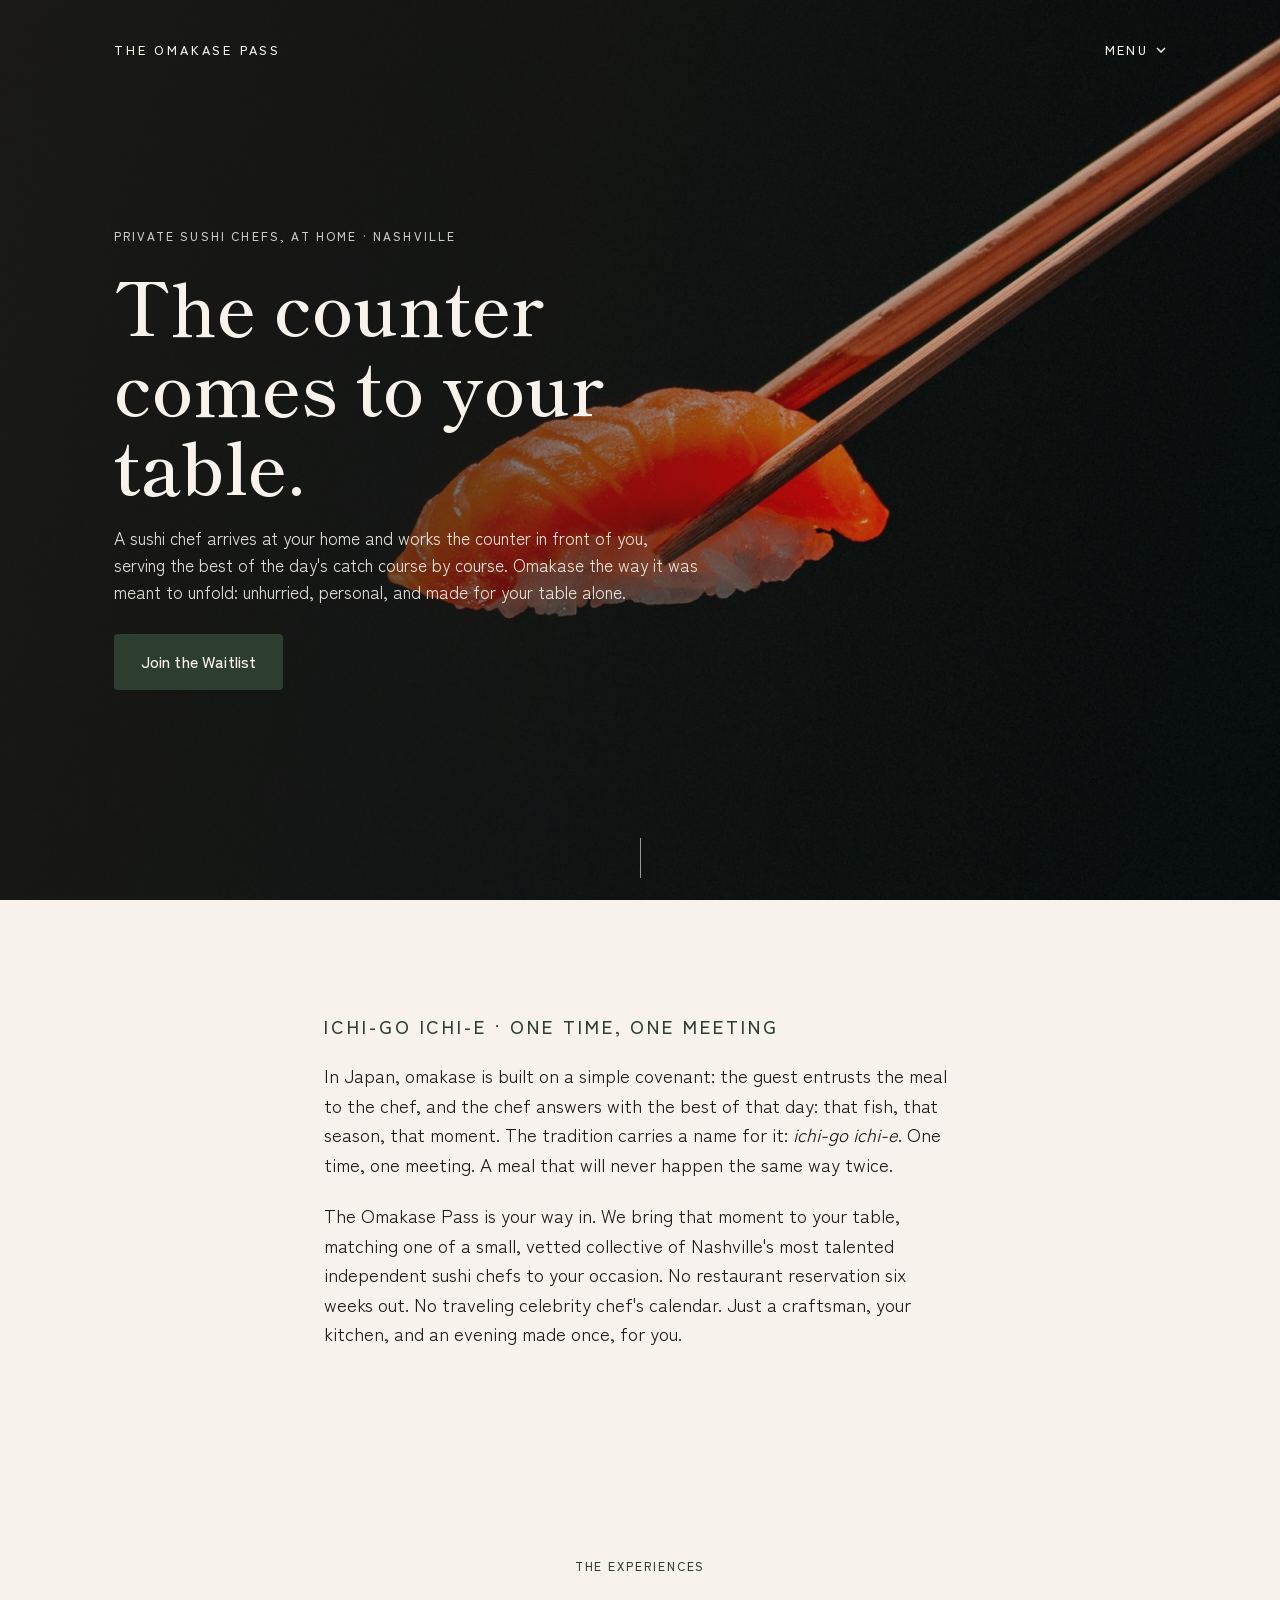
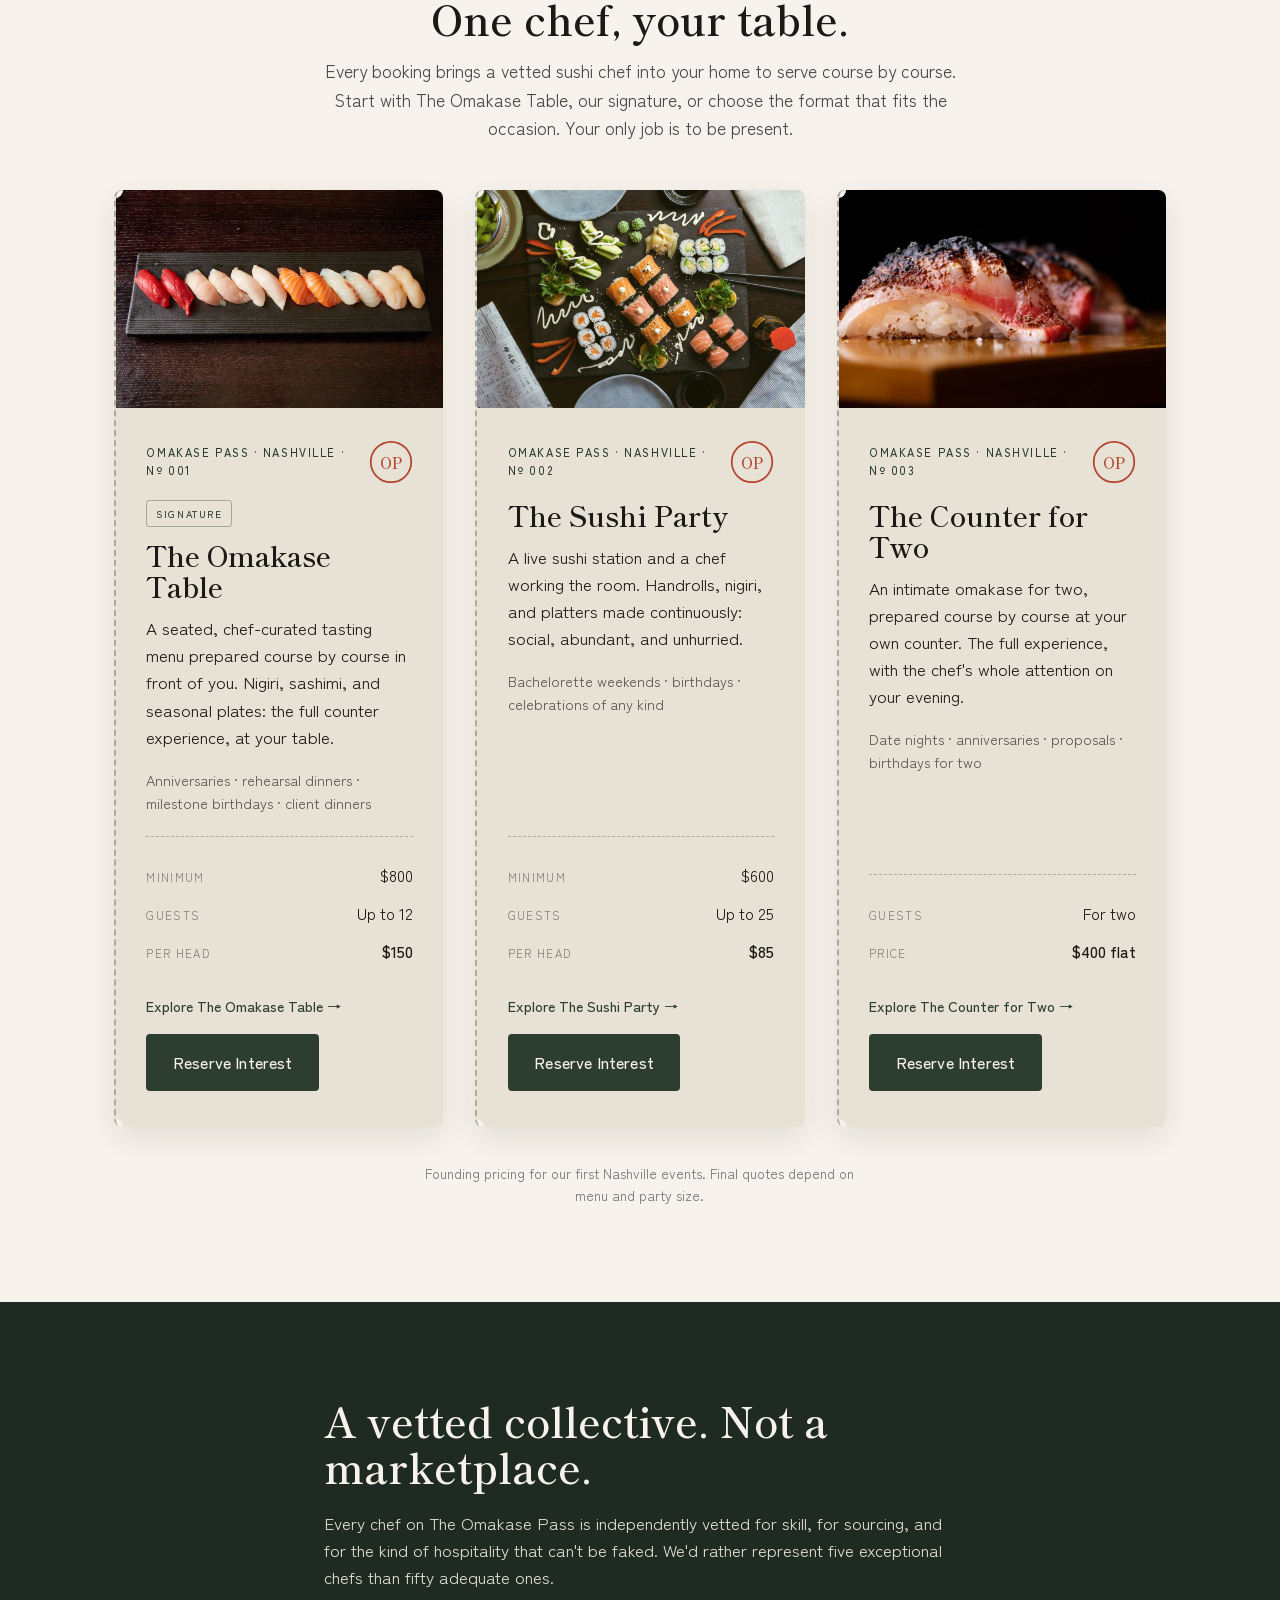
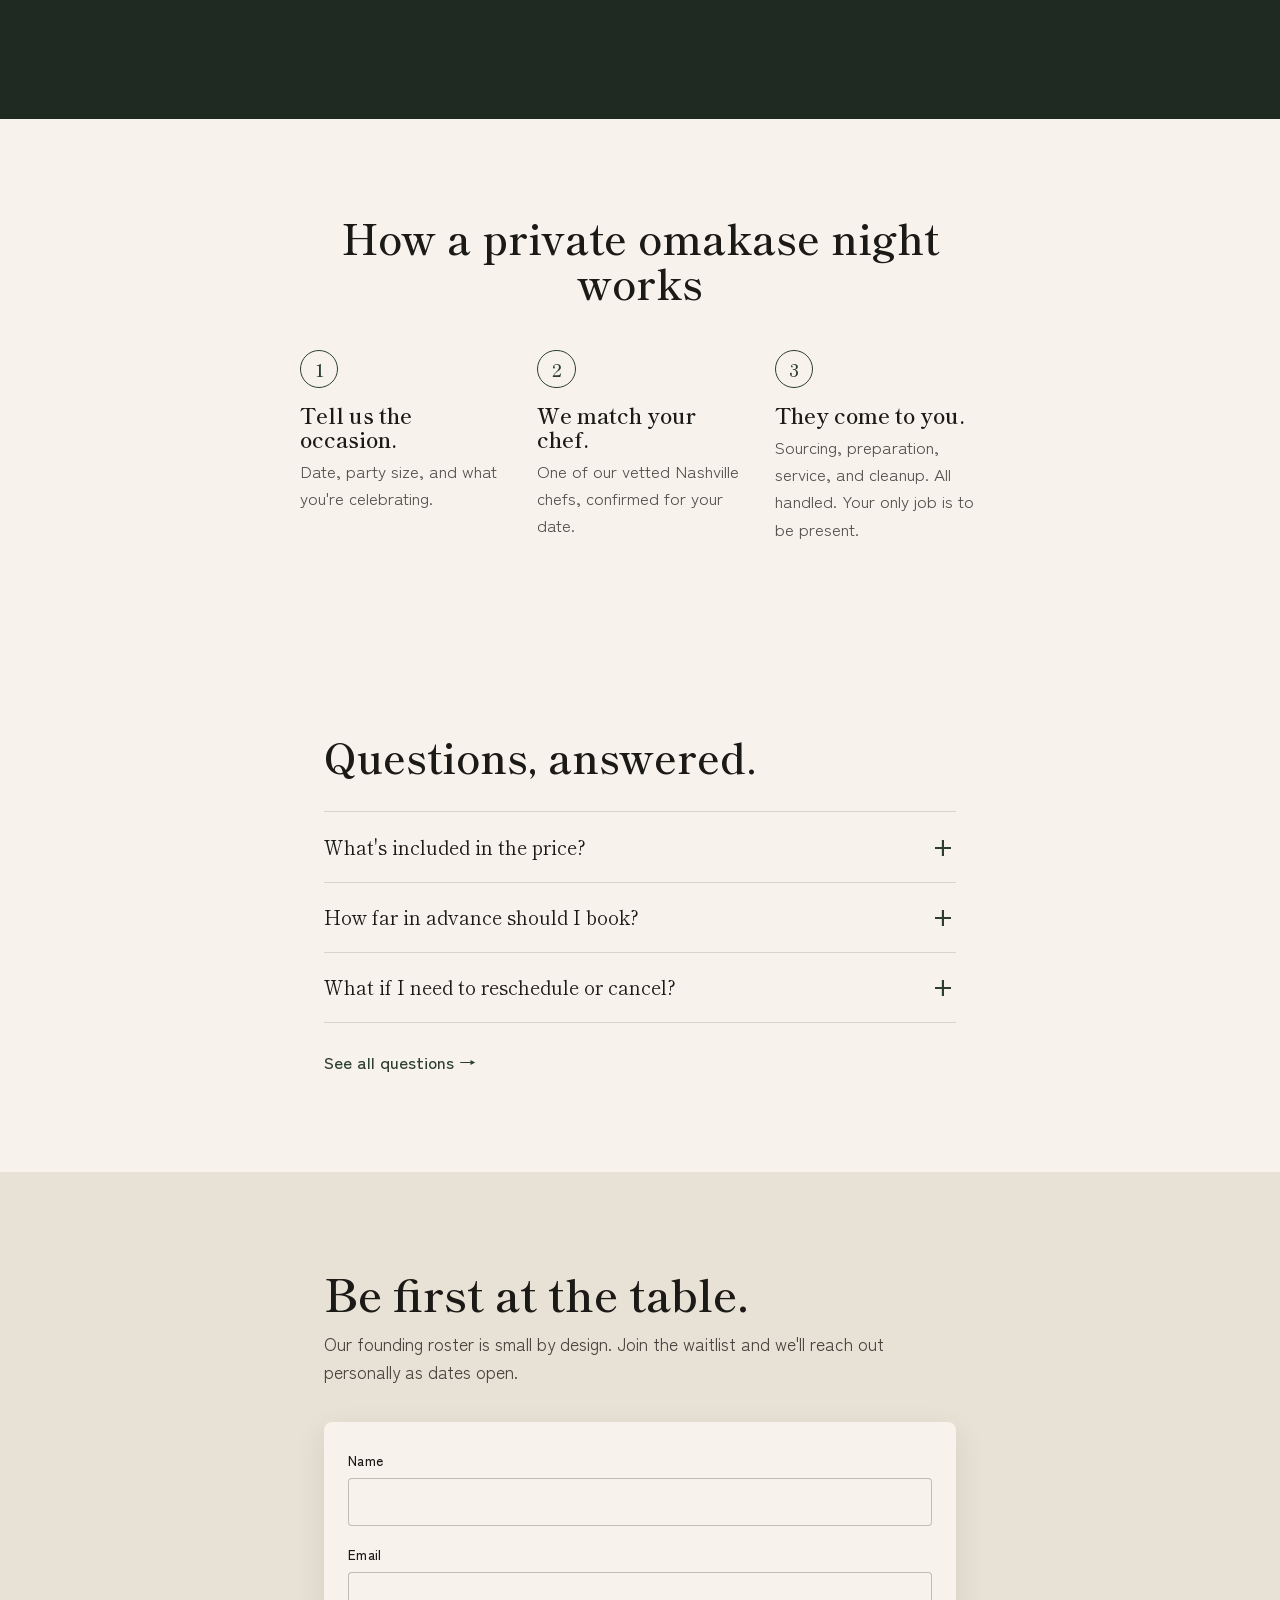
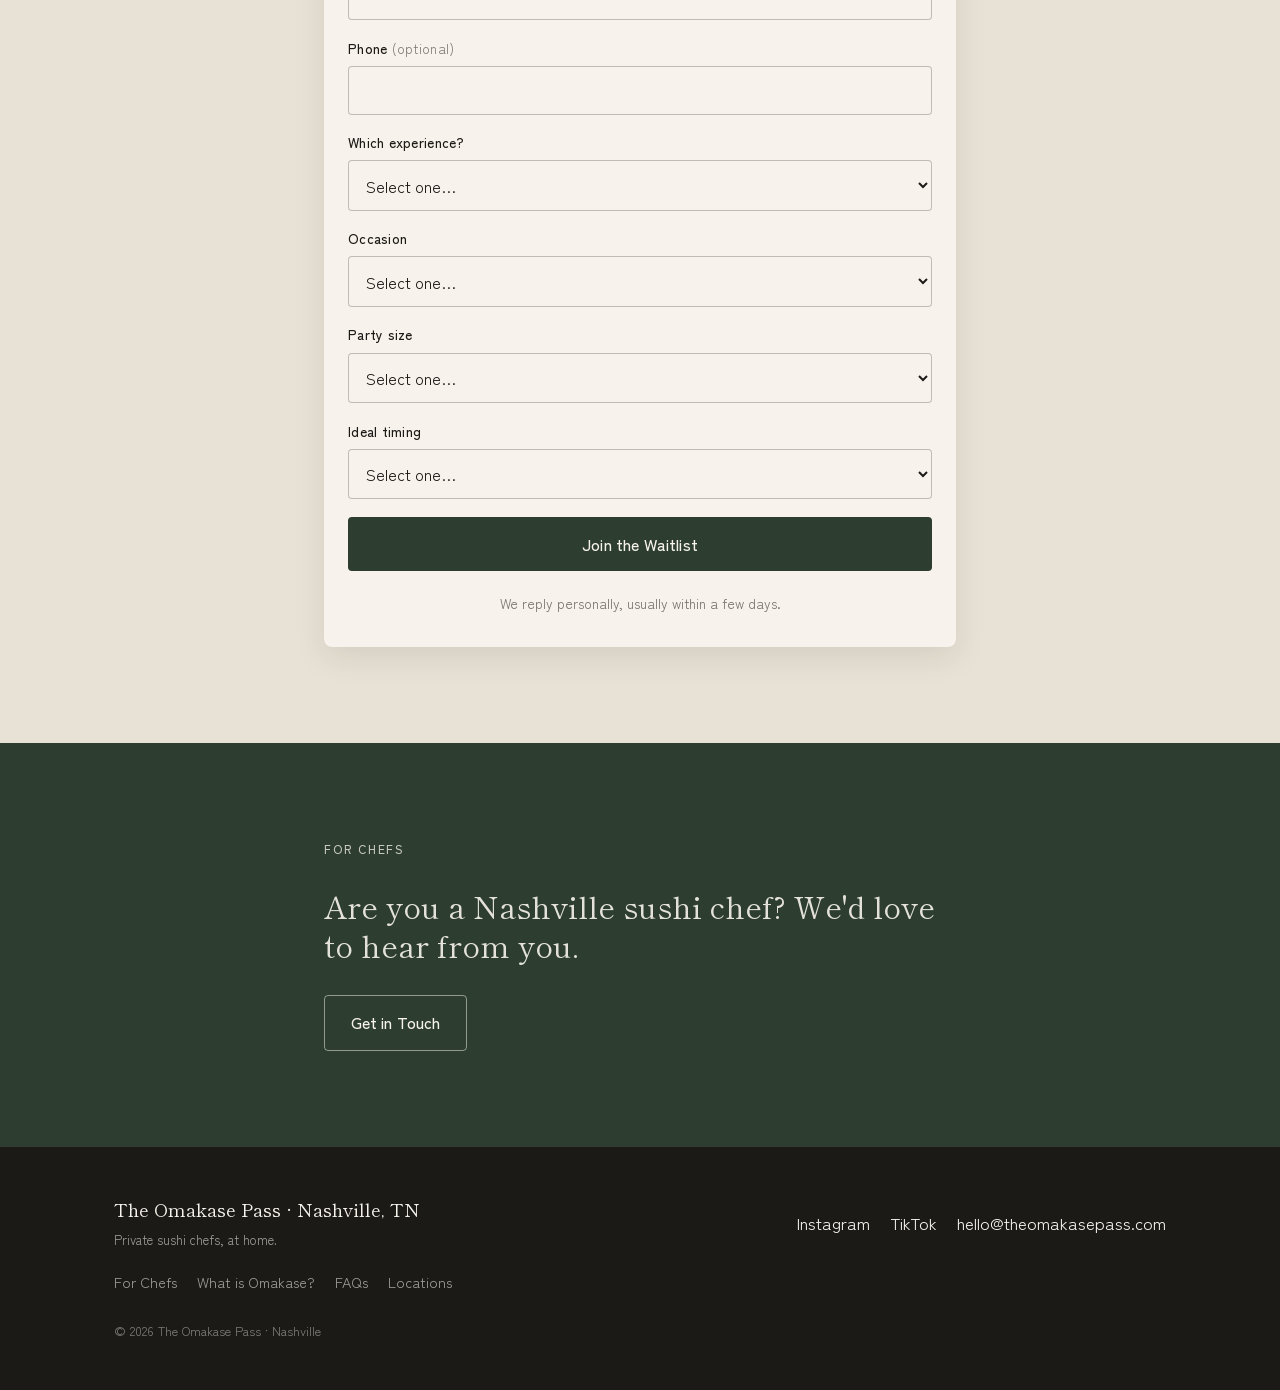
==== commit 3095a1ed: "Clarify the offering and align copy to the brand bible - Frame the three cards with an intro that na" ====
--- a/index.html
+++ b/index.html
@@ -177,7 +177,7 @@
       </div>
 
       <div class="hero__content">
-        <p class="hero__eyebrow reveal-hero">Private Omakase · Nashville</p>
+        <p class="hero__eyebrow reveal-hero">Private sushi chefs, at home · Nashville</p>
         <h1 class="hero__headline reveal-hero">The counter comes to your table.</h1>
         <p class="hero__subhead reveal-hero">
           A sushi chef arrives at your home and works the counter in front of you, serving
@@ -208,8 +208,8 @@
           One time, one meeting. A meal that will never happen the same way twice.
         </p>
         <p>
-          The Omakase Pass brings that moment to your table. We work with a small, vetted
-          collective of Nashville's most talented independent sushi chefs and match one to
+          The Omakase Pass is your way in. We bring that moment to your table, matching one of
+          a small, vetted collective of Nashville's most talented independent sushi chefs to
           your occasion. No restaurant reservation six weeks out. No traveling celebrity
           chef's calendar. Just a craftsman, your kitchen, and an evening made once, for you.
         </p>
@@ -221,6 +221,15 @@
          ============================================================ -->
     <section class="section experiences" id="experiences">
       <div class="container">
+        <div class="experiences__intro reveal">
+          <p class="eyebrow">The experiences</p>
+          <h2 class="experiences__headline">One chef, your table.</h2>
+          <p class="experiences__sub">
+            Every booking brings a vetted sushi chef into your home to serve course by course.
+            Start with The Omakase Table, our signature, or choose the format that fits the
+            occasion. Your only job is to be present.
+          </p>
+        </div>
         <div class="cards">
 
           <!-- Card 1 — Nº 001 · The Omakase Table -->
@@ -239,6 +248,7 @@
                   </svg>
                 </span>
               </div>
+              <span class="pass-card__flag">Signature</span>
               <h2 class="pass-card__title">The Omakase Table</h2>
               <p class="pass-card__desc">
                 A seated, chef-curated tasting menu prepared course by course in front of
@@ -416,7 +426,7 @@
       <div class="prose">
         <h2 class="waitlist__headline reveal">Be first at the table.</h2>
         <p class="waitlist__sub reveal">
-          Our founding roster is small by design, and early booking slots are limited. Join the waitlist and we'll reach out personally as dates open.
+          Our founding roster is small by design. Join the waitlist and we'll reach out personally as dates open.
         </p>
 
         <!-- ============================================================
@@ -545,7 +555,7 @@
        ============================================================ -->
   <footer class="footer">
     <div class="container footer__inner">
-      <p class="footer__brand">The Omakase Pass · Nashville, TN</p>
+      <p class="footer__brand">The Omakase Pass · Nashville, TN<span class="footer__descriptor">Private sushi chefs, at home.</span></p>
 
       <nav class="footer__links" aria-label="Footer">
         <a href="https://instagram.com/omakasepass" target="_blank" rel="noopener">Instagram</a>
--- a/styles.css
+++ b/styles.css
@@ -337,6 +337,40 @@
    7. EXPERIENCES — the two Pass / ticket cards
    ============================================================ */
 .experiences { background: var(--rice); }
+
+/* Intro that frames the three cards as one service, three formats. */
+.experiences__intro {
+  max-width: var(--prosew);
+  margin: 0 auto 3rem;
+  text-align: center;
+}
+.experiences__headline {
+  font-size: clamp(1.8rem, 5vw, 2.6rem);
+  margin-bottom: 1rem;
+}
+.experiences__sub {
+  font-size: 1.1rem;
+  color: rgba(28, 26, 23, 0.8);
+  max-width: 36em;
+  margin: 0 auto;
+}
+
+/* "Signature" flag on the flagship card. Forest, never vermillion: the
+   hanko is the one vermillion mark per view. */
+.pass-card__flag {
+  display: inline-block;
+  align-self: flex-start;
+  font-family: var(--font-body);
+  font-size: 0.62rem;
+  font-weight: 500;
+  letter-spacing: 0.16em;
+  text-transform: uppercase;
+  color: var(--forest);
+  border: 1px solid rgba(45, 62, 49, 0.35);
+  border-radius: 3px;
+  padding: 0.28rem 0.55rem;
+  margin-bottom: 0.85rem;
+}
 
 .cards {
   display: flex;
@@ -625,6 +659,13 @@
   font-family: var(--font-display);
   font-size: 1.15rem;
   margin: 0;
+}
+.footer__descriptor {
+  display: block;
+  margin-top: 0.3rem;
+  font-family: var(--font-body);
+  font-size: 0.82rem;
+  color: rgba(247, 243, 236, 0.6);
 }
 .footer__links,
 .footer__quiet {
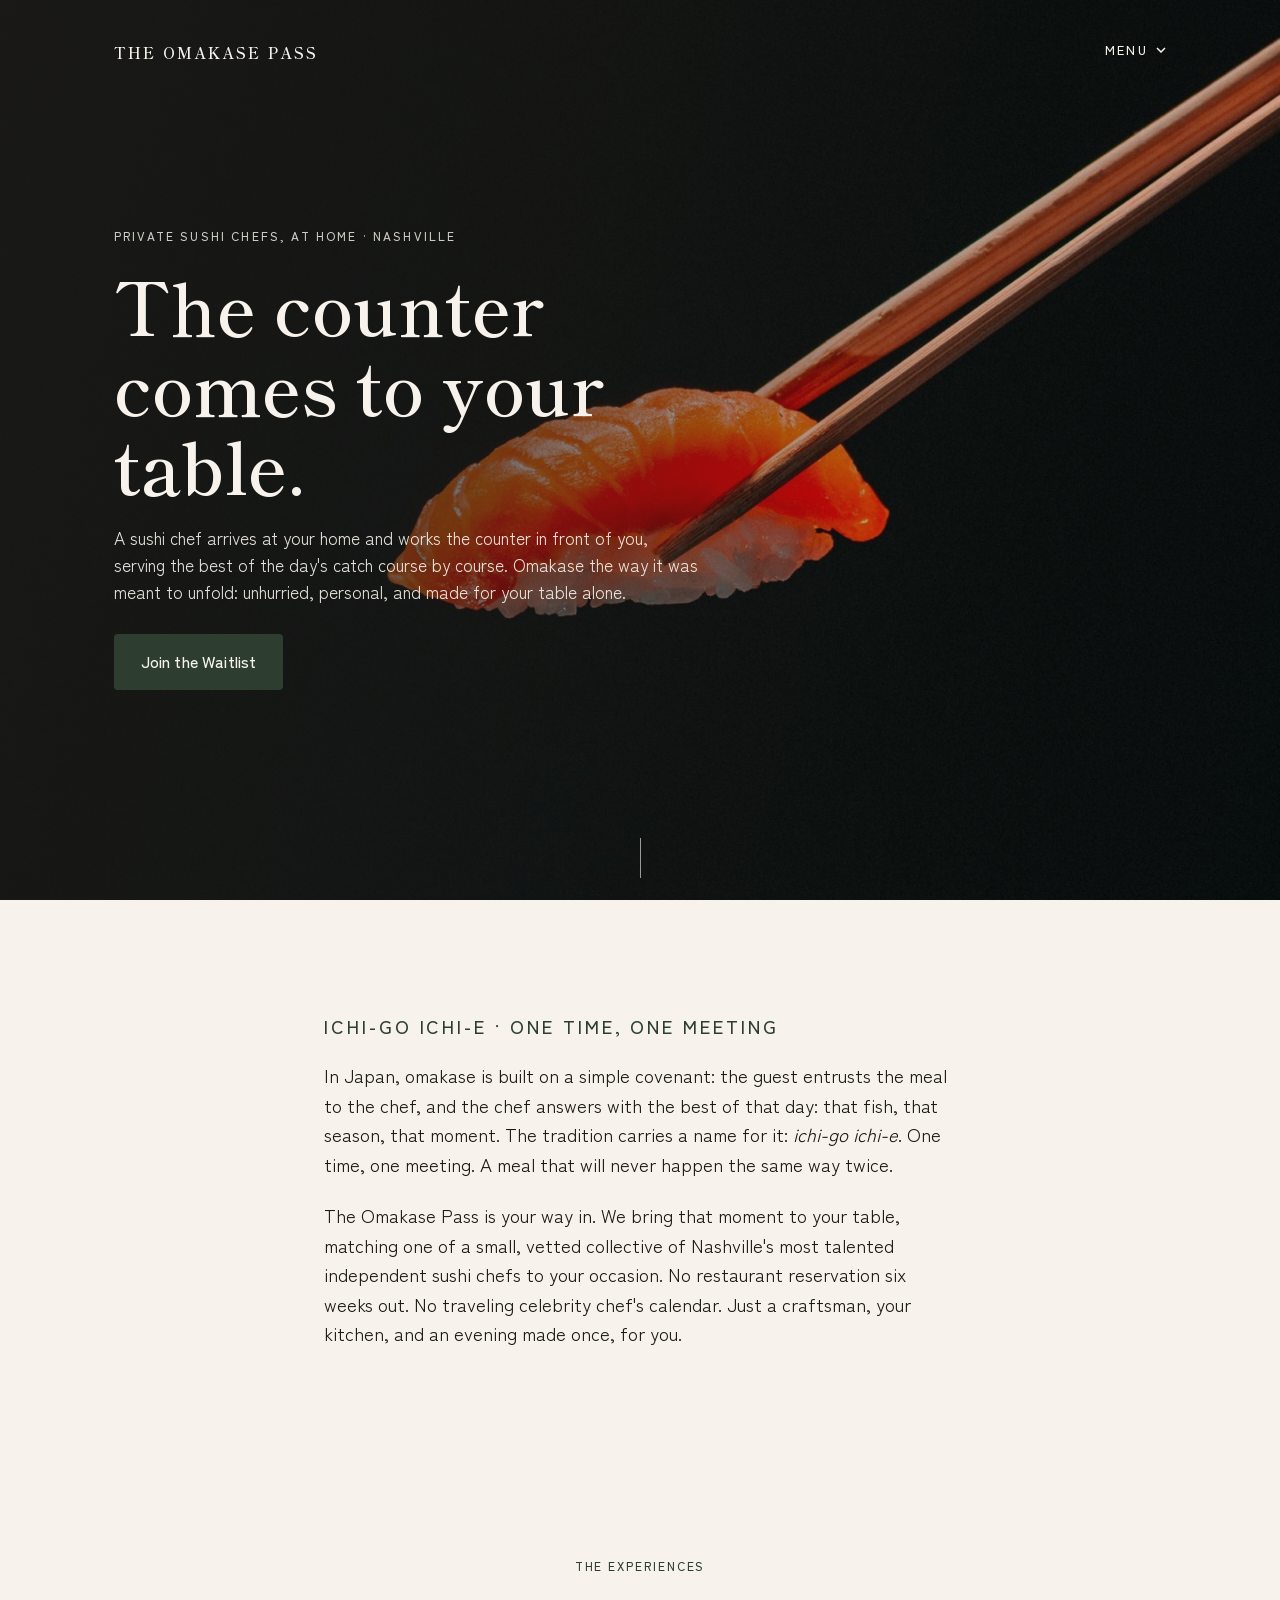
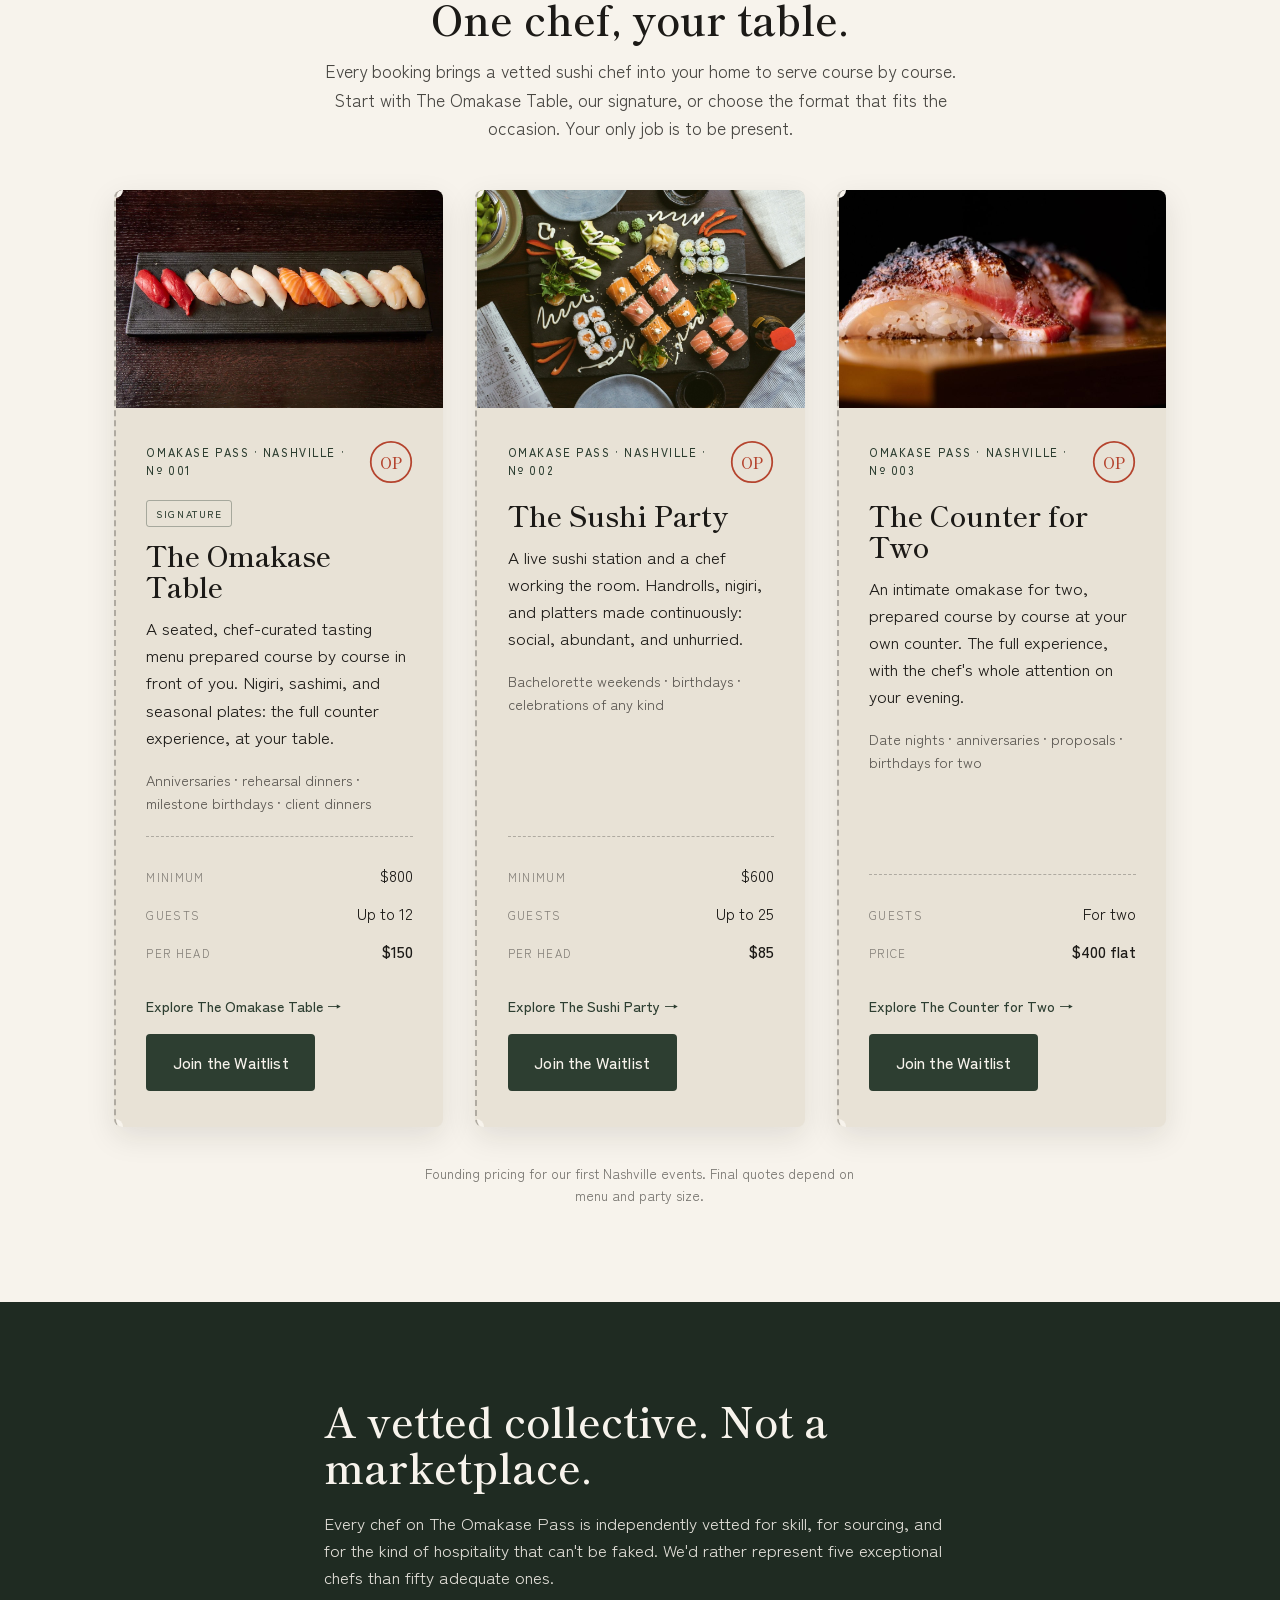
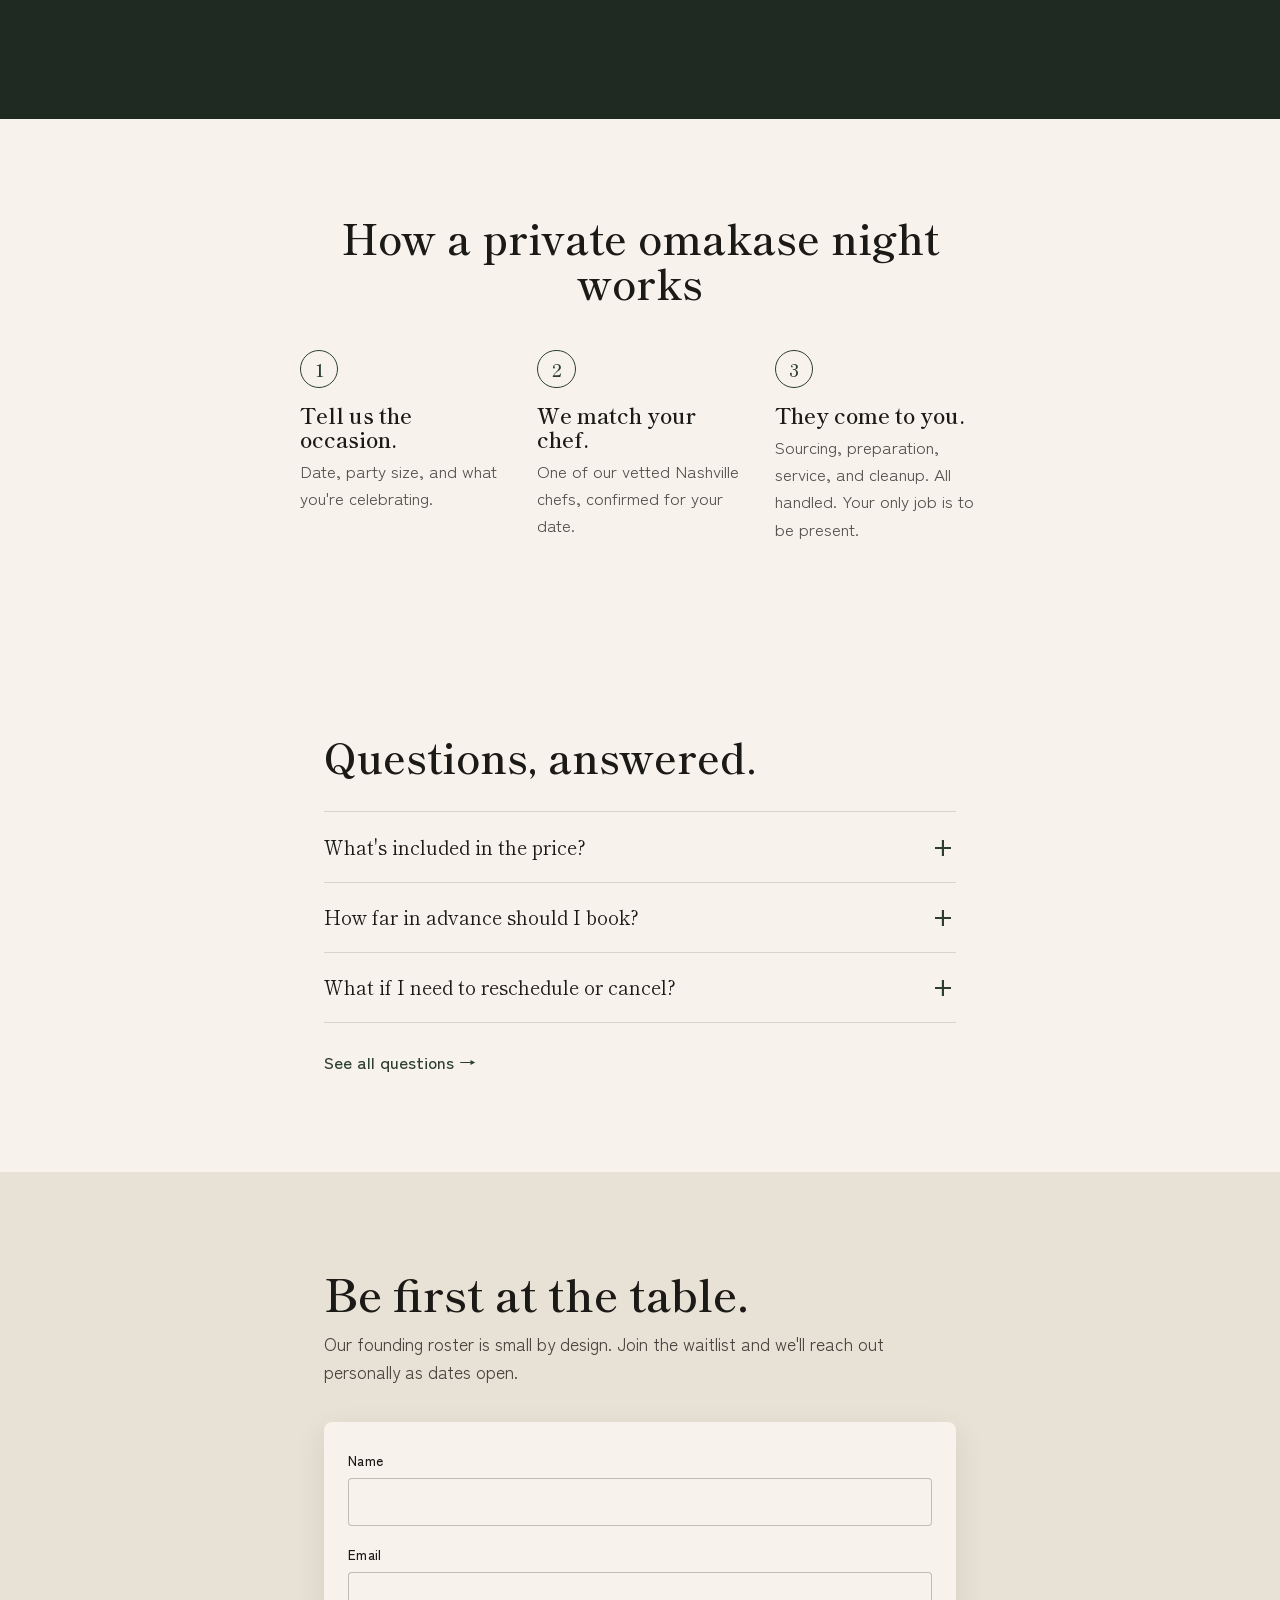
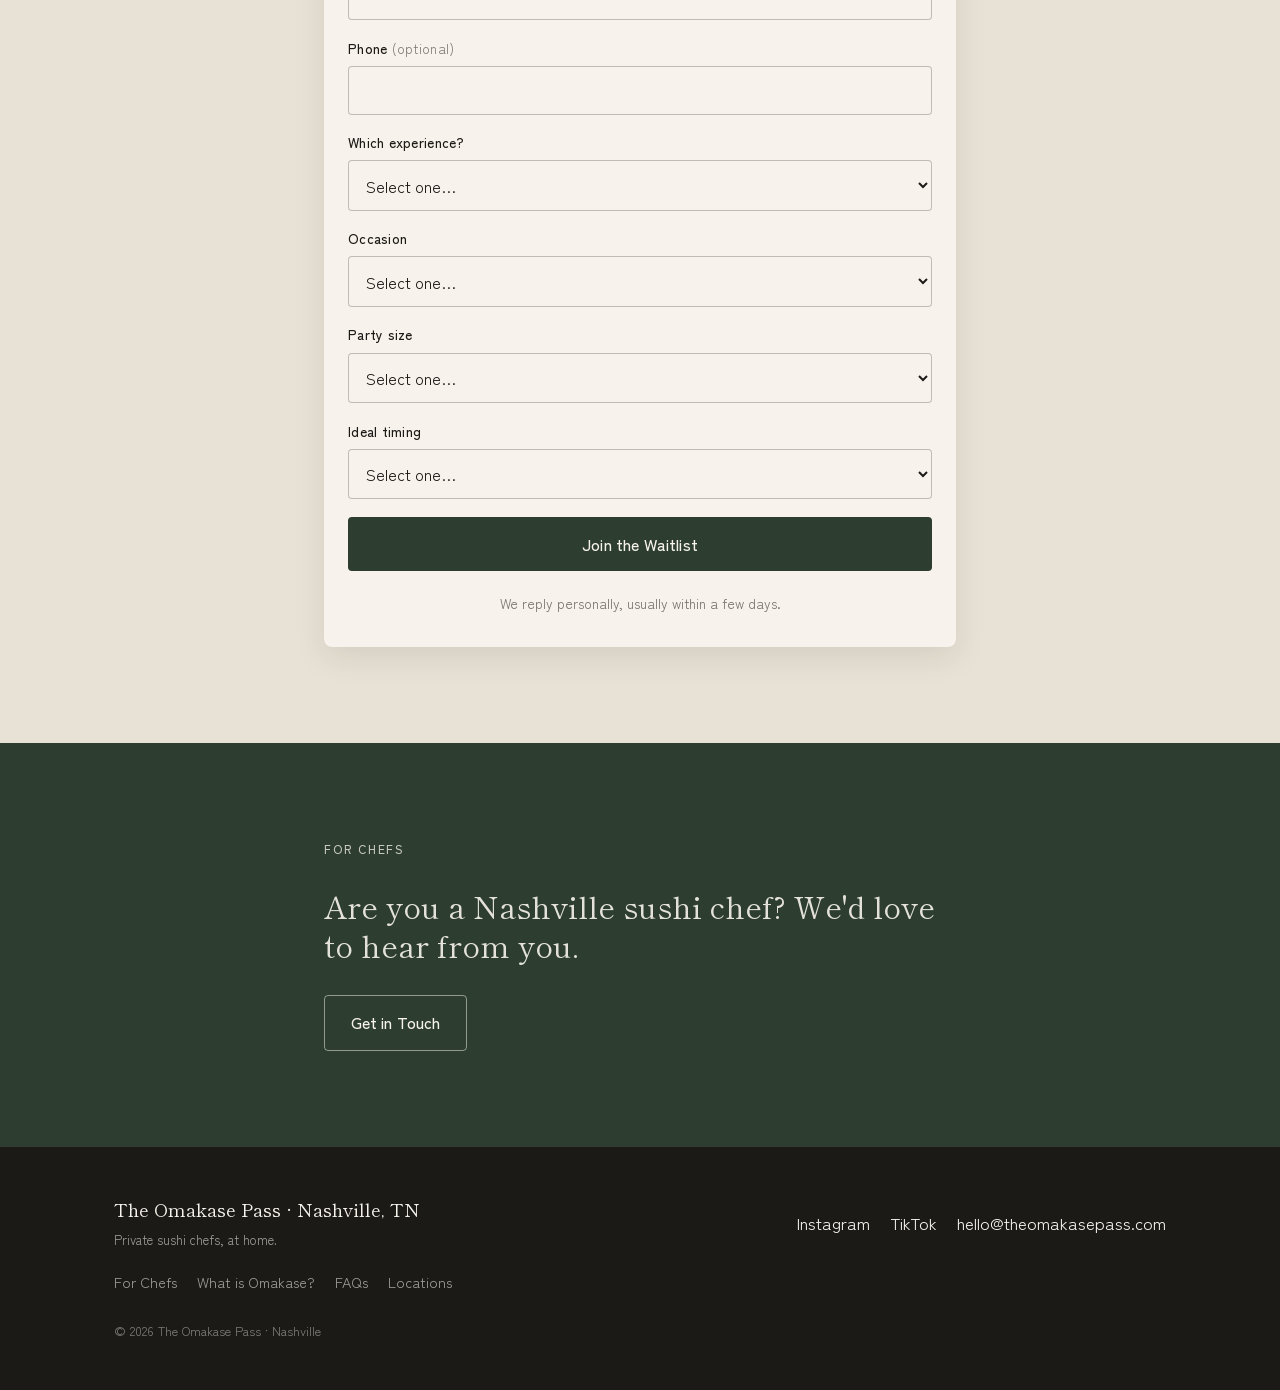
==== commit 40c82d2b: "Wordmark in the display serif; warmer card CTAs Per brand bible: give the wordmark the Shippori Minc" ====
--- a/index.html
+++ b/index.html
@@ -262,7 +262,7 @@
                 <div class="spec spec--price"><dt>Per head</dt><dd>$150</dd></div>
               </dl>
               <a class="pass-card__link" href="/omakase-table">Explore The Omakase Table →</a>
-              <a class="btn btn--primary" href="#waitlist" data-scroll>Reserve Interest</a>
+              <a class="btn btn--primary" href="#waitlist" data-scroll>Join the Waitlist</a>
             </div>
           </article>
 
@@ -293,7 +293,7 @@
                 <div class="spec spec--price"><dt>Per head</dt><dd>$85</dd></div>
               </dl>
               <a class="pass-card__link" href="/sushi-party">Explore The Sushi Party →</a>
-              <a class="btn btn--primary" href="#waitlist" data-scroll>Reserve Interest</a>
+              <a class="btn btn--primary" href="#waitlist" data-scroll>Join the Waitlist</a>
             </div>
           </article>
 
@@ -323,7 +323,7 @@
                 <div class="spec spec--price"><dt>Price</dt><dd>$400 flat</dd></div>
               </dl>
               <a class="pass-card__link" href="/counter-for-two">Explore The Counter for Two →</a>
-              <a class="btn btn--primary" href="#waitlist" data-scroll>Reserve Interest</a>
+              <a class="btn btn--primary" href="#waitlist" data-scroll>Join the Waitlist</a>
             </div>
           </article>
 
--- a/styles.css
+++ b/styles.css
@@ -198,10 +198,10 @@
 }
 
 .wordmark {
-  font-family: var(--font-body);
-  font-weight: 500;
-  font-size: 0.8rem;
-  letter-spacing: 0.22em;
+  font-family: var(--font-display);
+  font-weight: 600;
+  font-size: 0.95rem;
+  letter-spacing: 0.14em;
   text-transform: uppercase;
   padding-top: 1rem;
 }
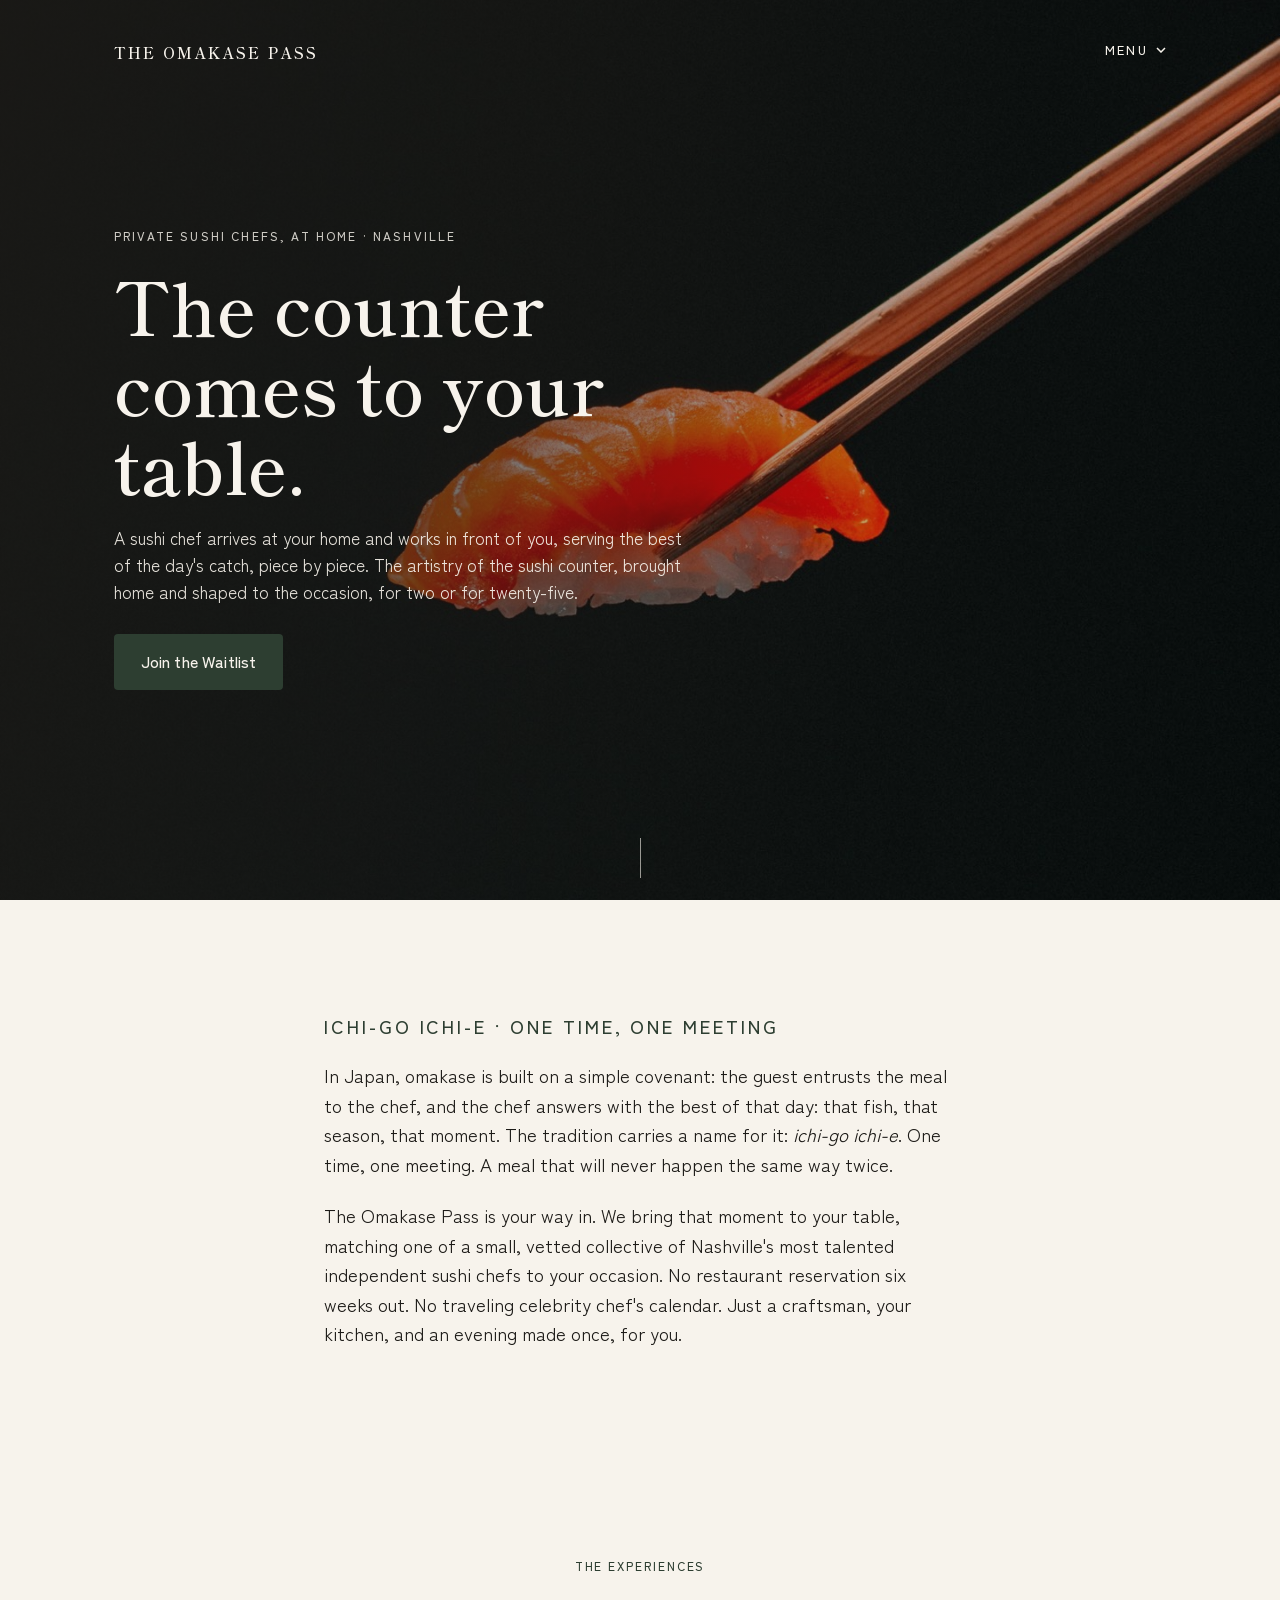
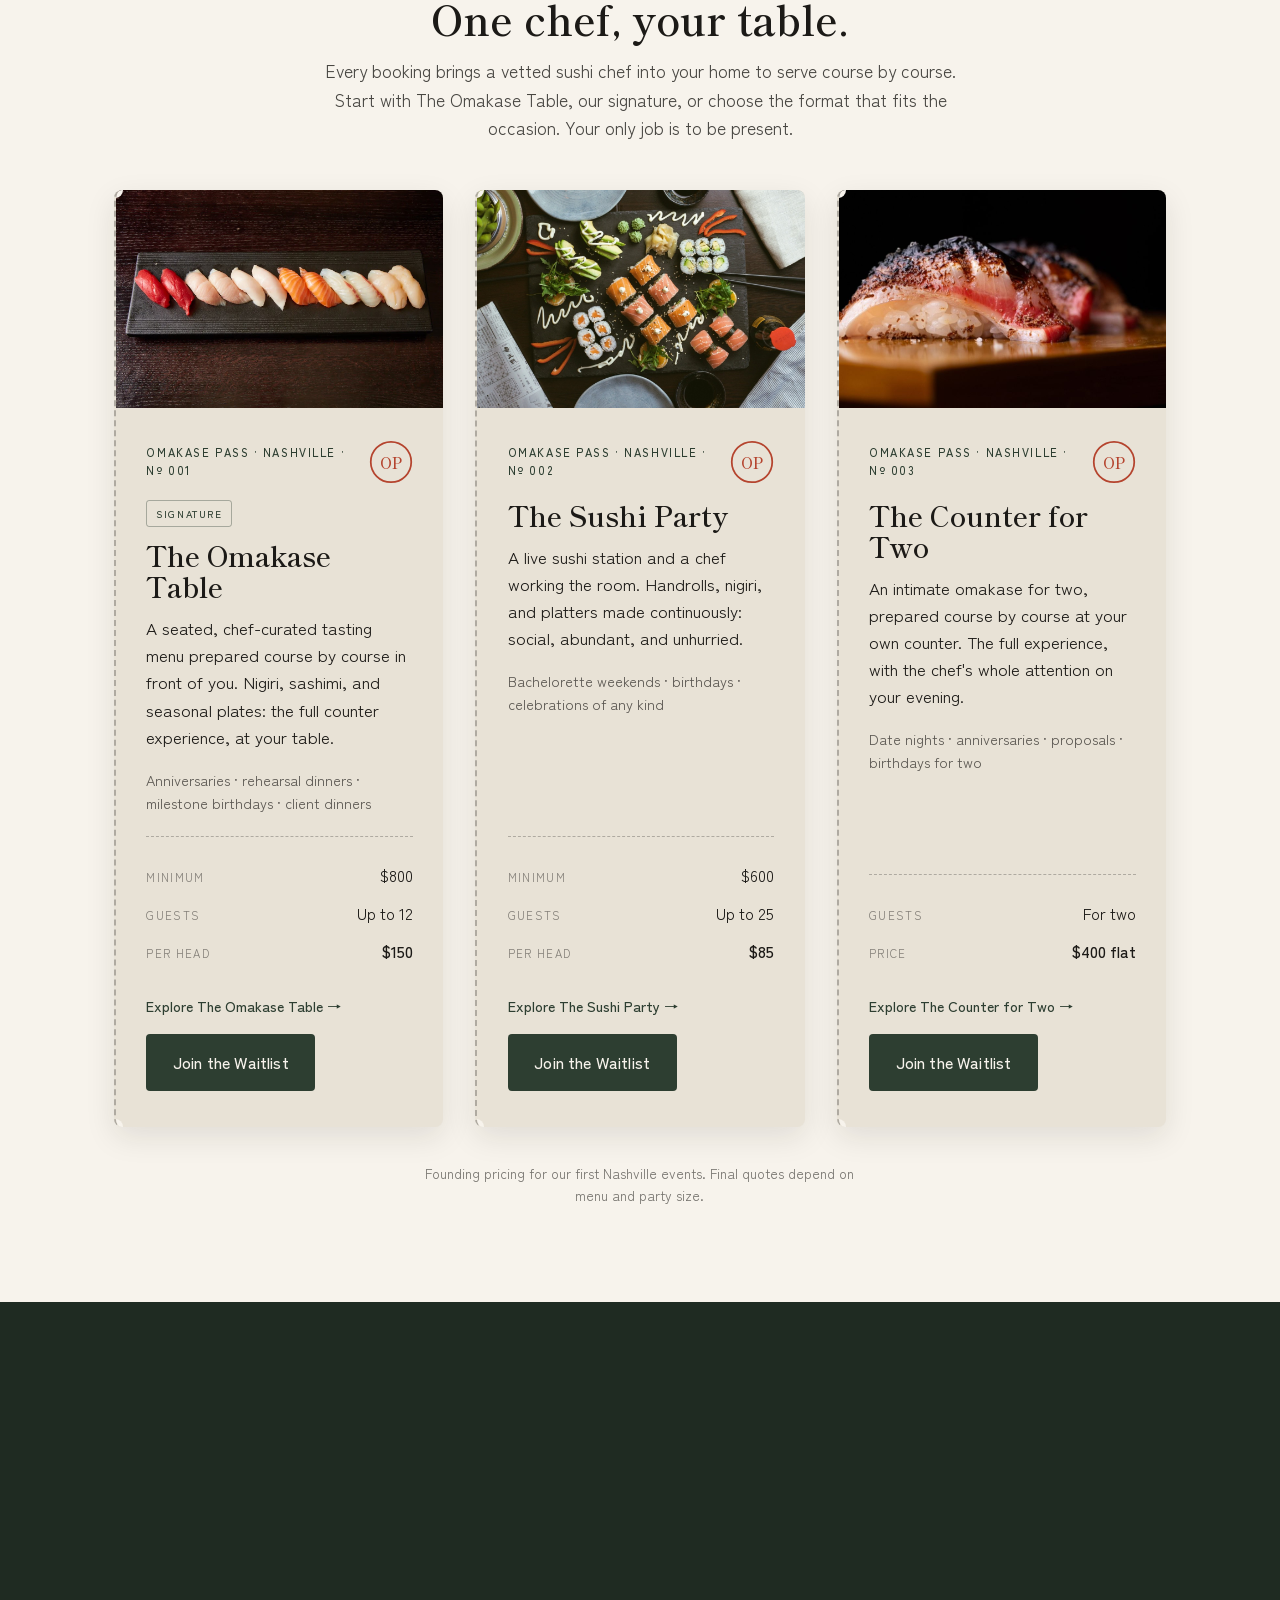
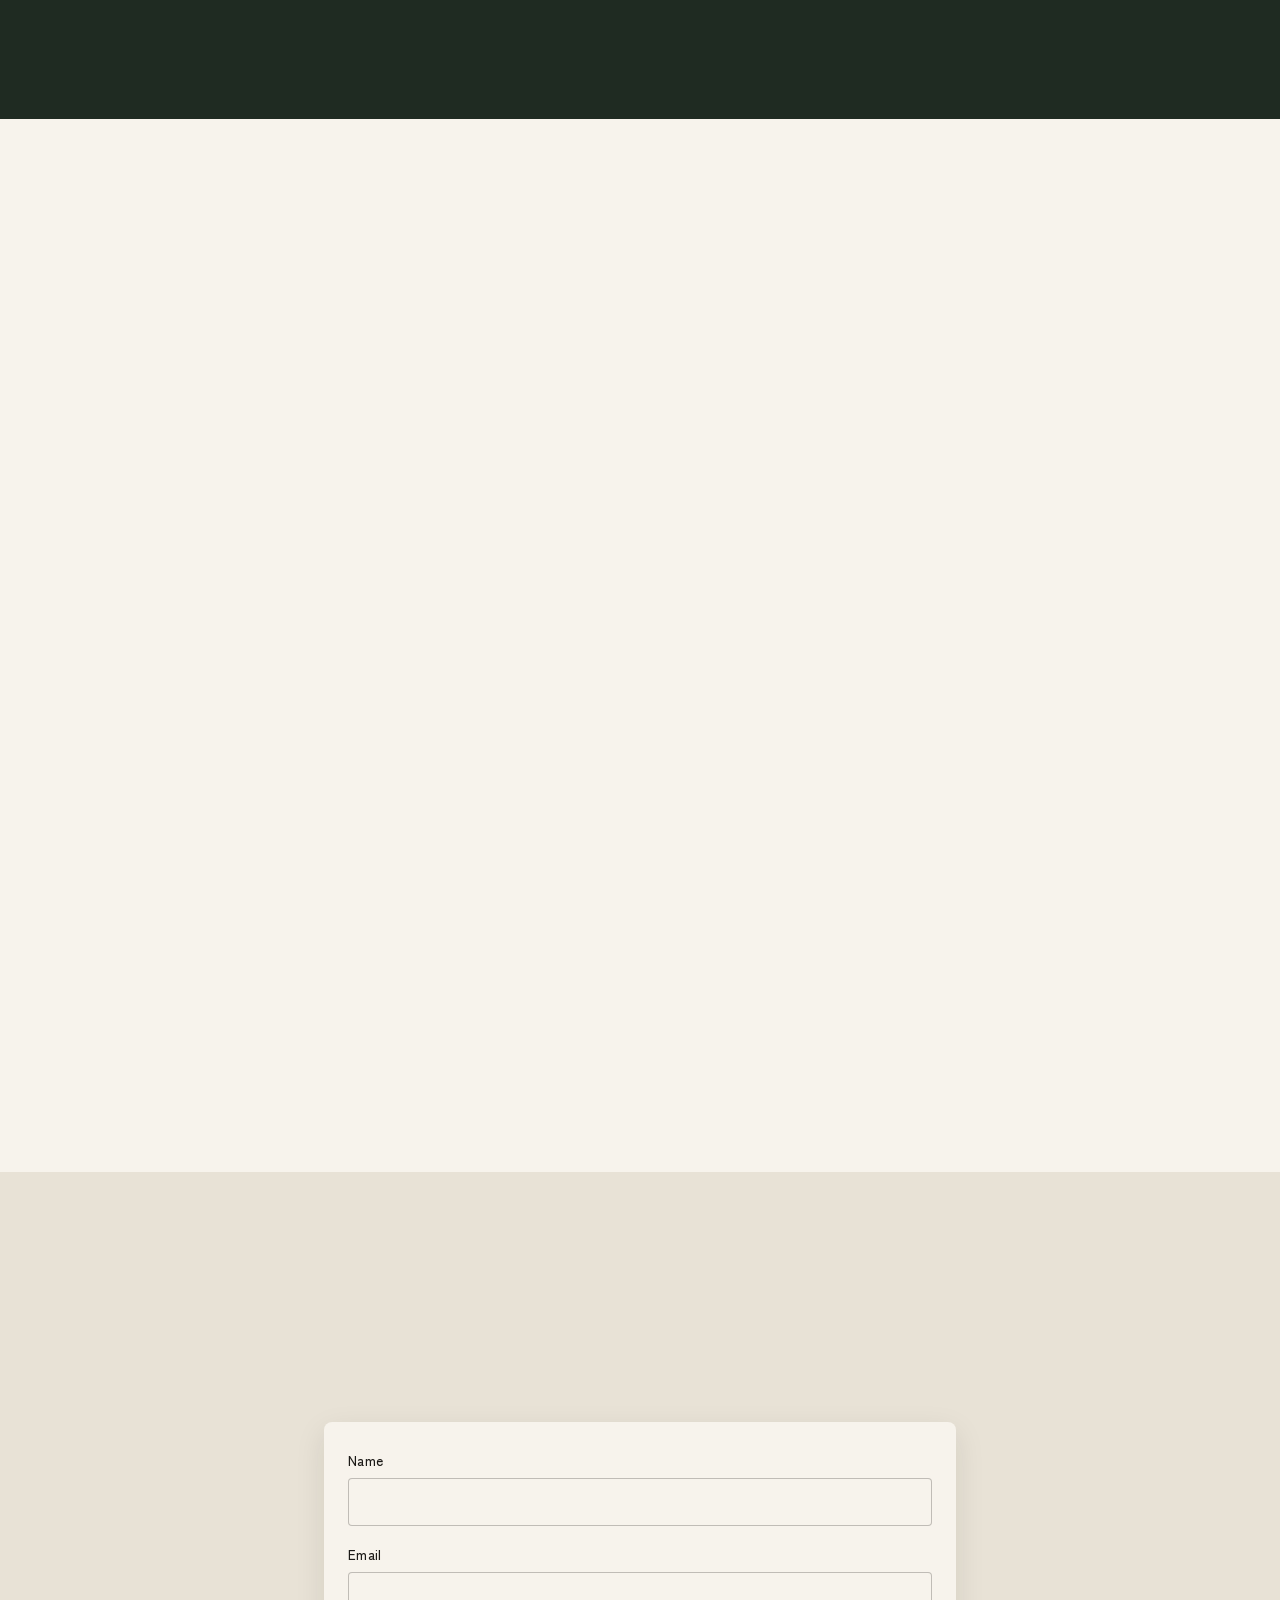
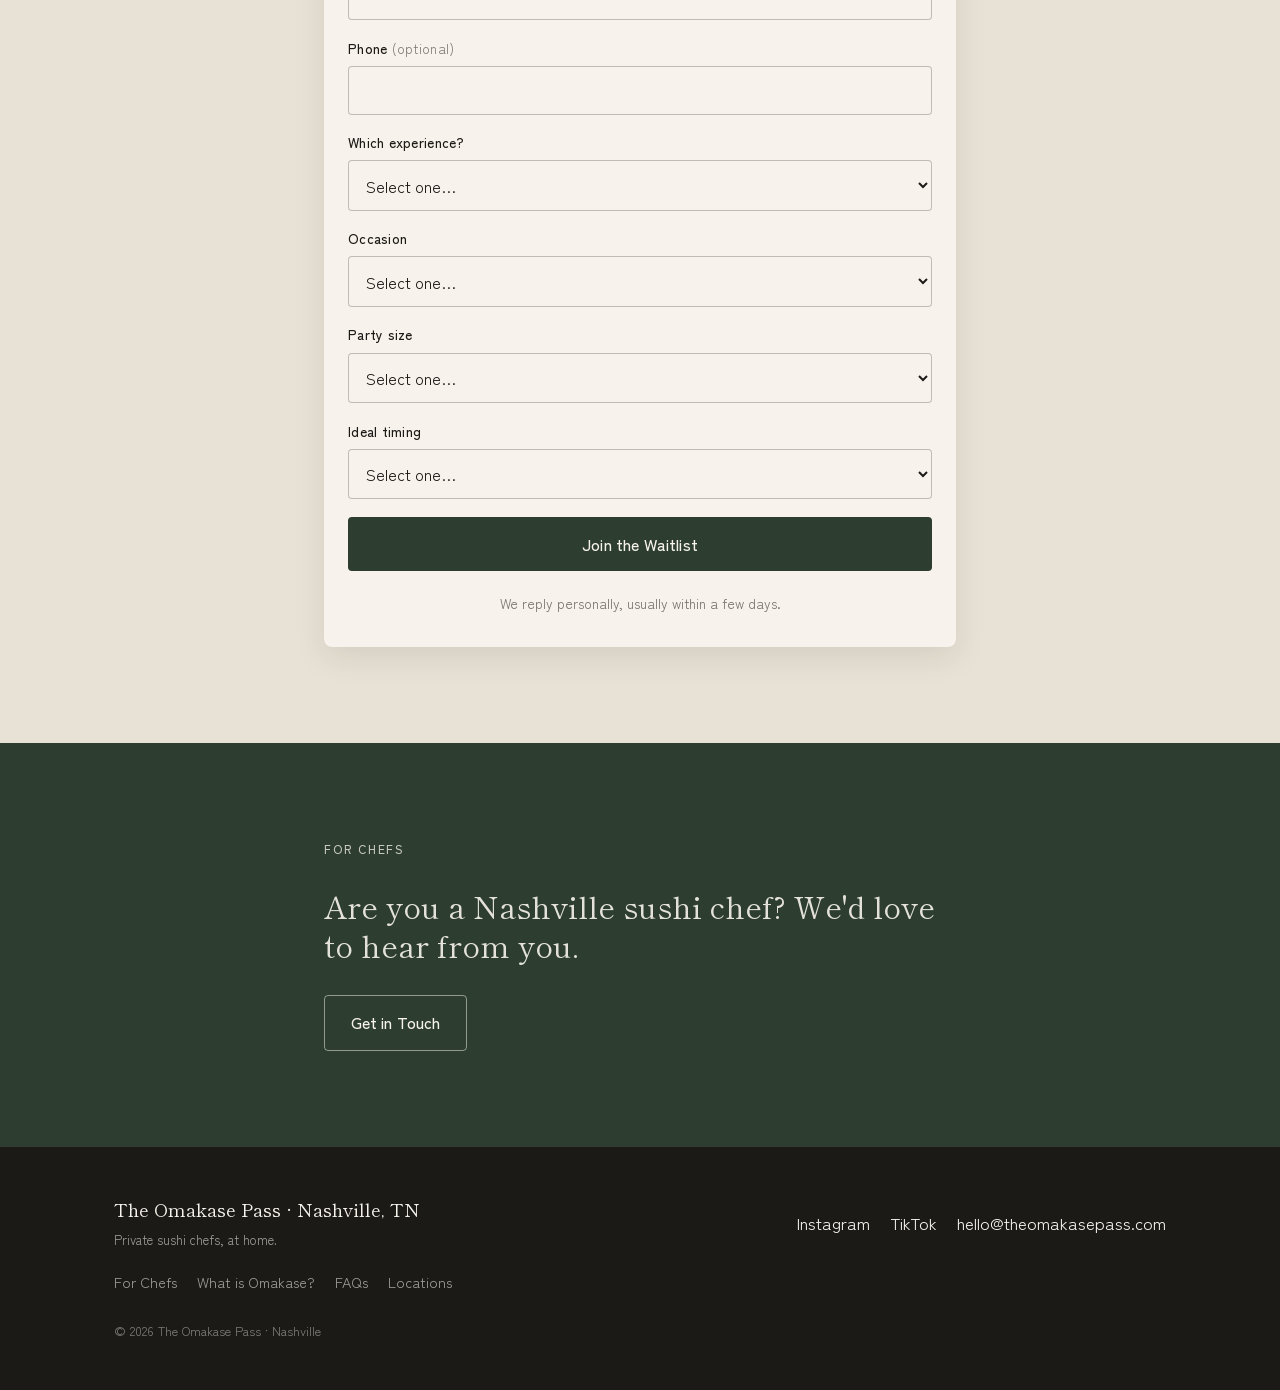
==== commit f81f873b: "Reframe hero so it doesn't sell omakase as the whole service Omakase is one style (the flagship tast" ====
--- a/index.html
+++ b/index.html
@@ -180,9 +180,9 @@
         <p class="hero__eyebrow reveal-hero">Private sushi chefs, at home · Nashville</p>
         <h1 class="hero__headline reveal-hero">The counter comes to your table.</h1>
         <p class="hero__subhead reveal-hero">
-          A sushi chef arrives at your home and works the counter in front of you, serving
-          the best of the day's catch course by course. Omakase the way it was meant to
-          unfold: unhurried, personal, and made for your table alone.
+          A sushi chef arrives at your home and works in front of you, serving the best of the
+          day's catch, piece by piece. The artistry of the sushi counter, brought home and
+          shaped to the occasion, for two or for twenty-five.
         </p>
         <a class="btn btn--primary reveal-hero" href="#waitlist" data-scroll>Join the Waitlist</a>
       </div>
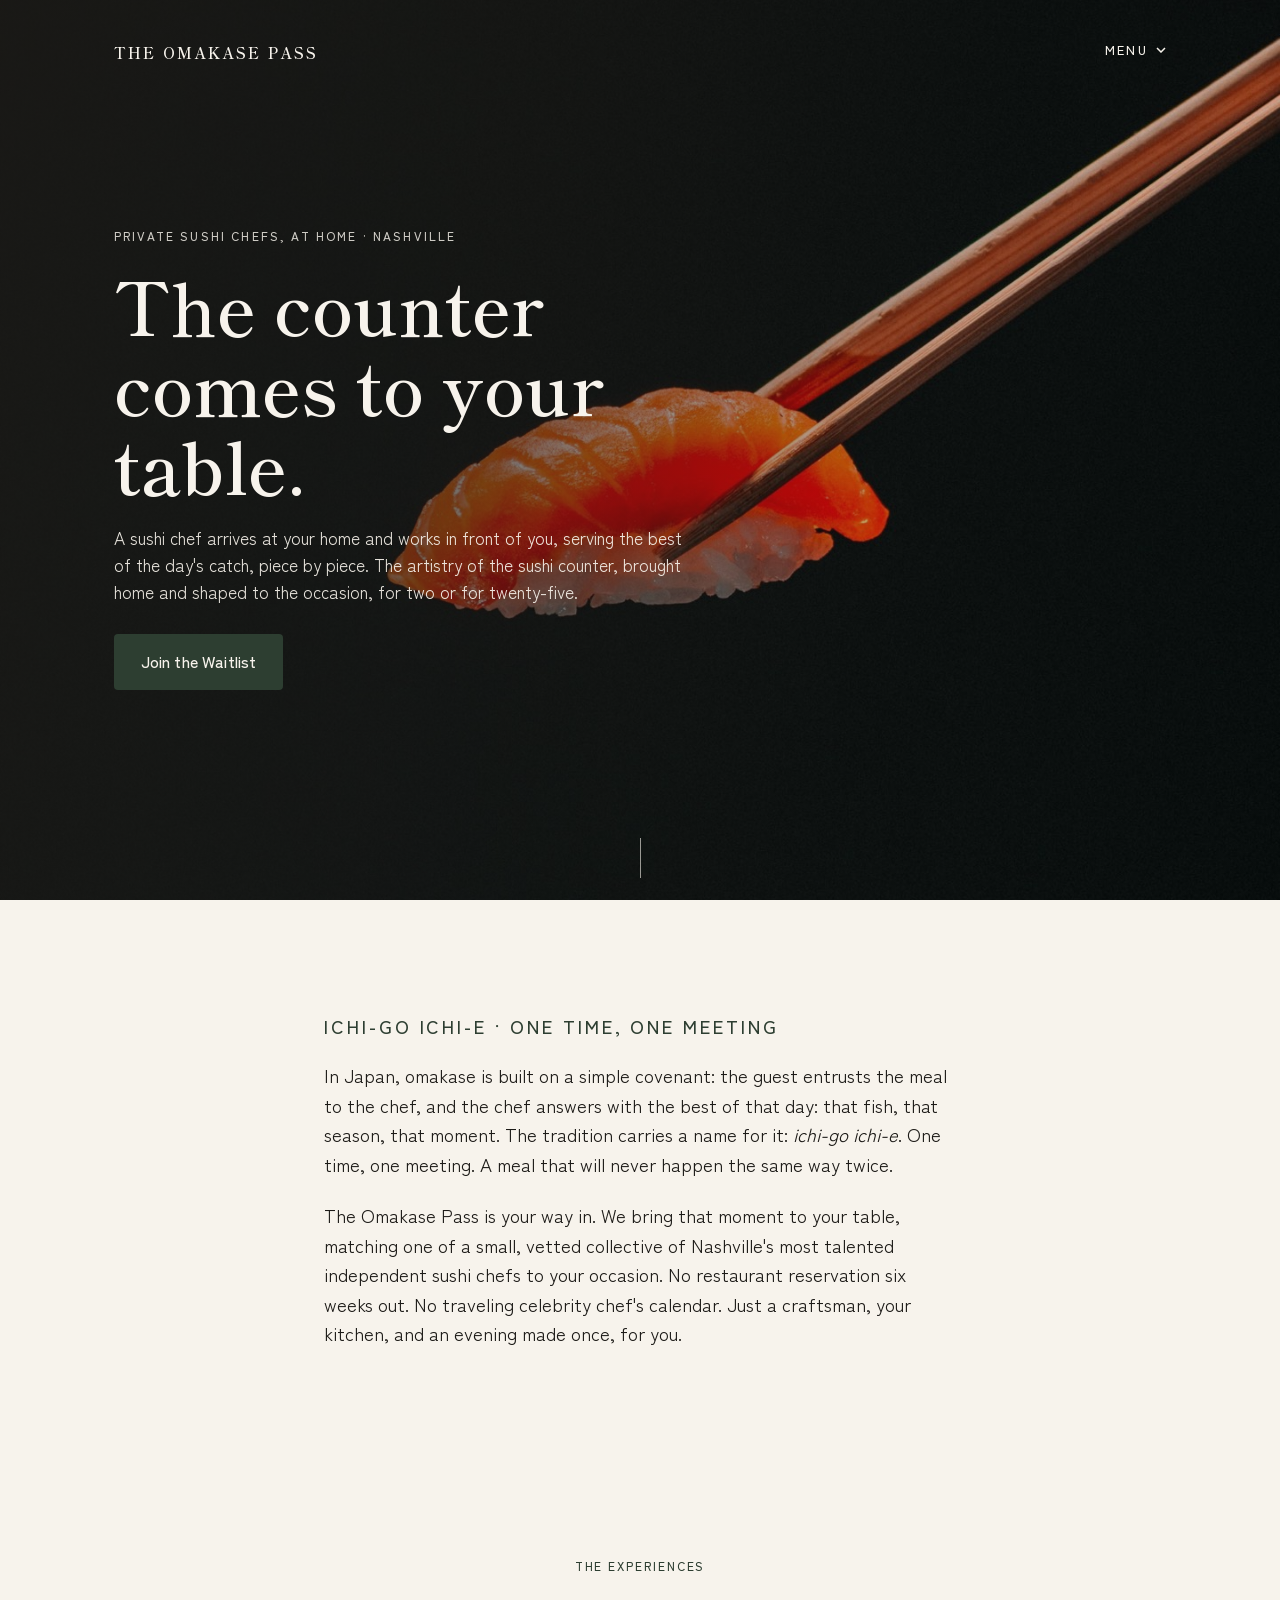
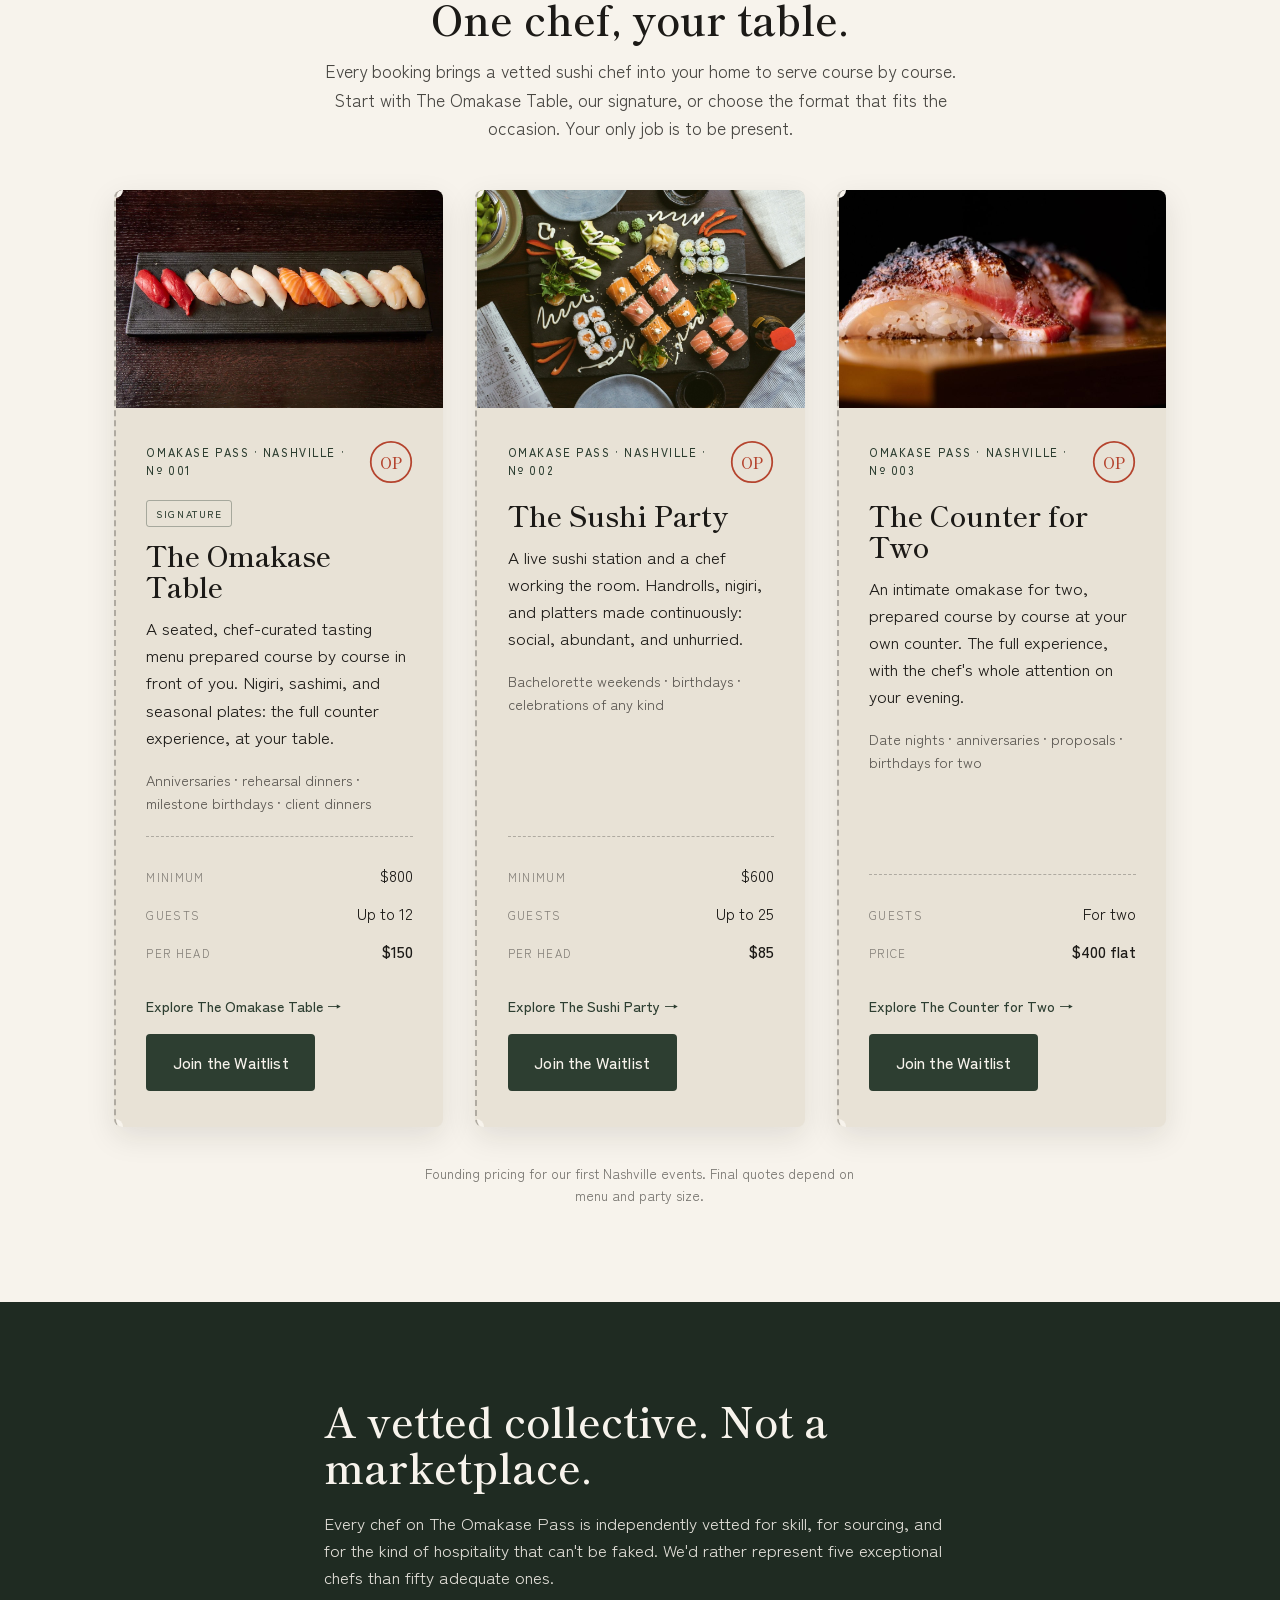
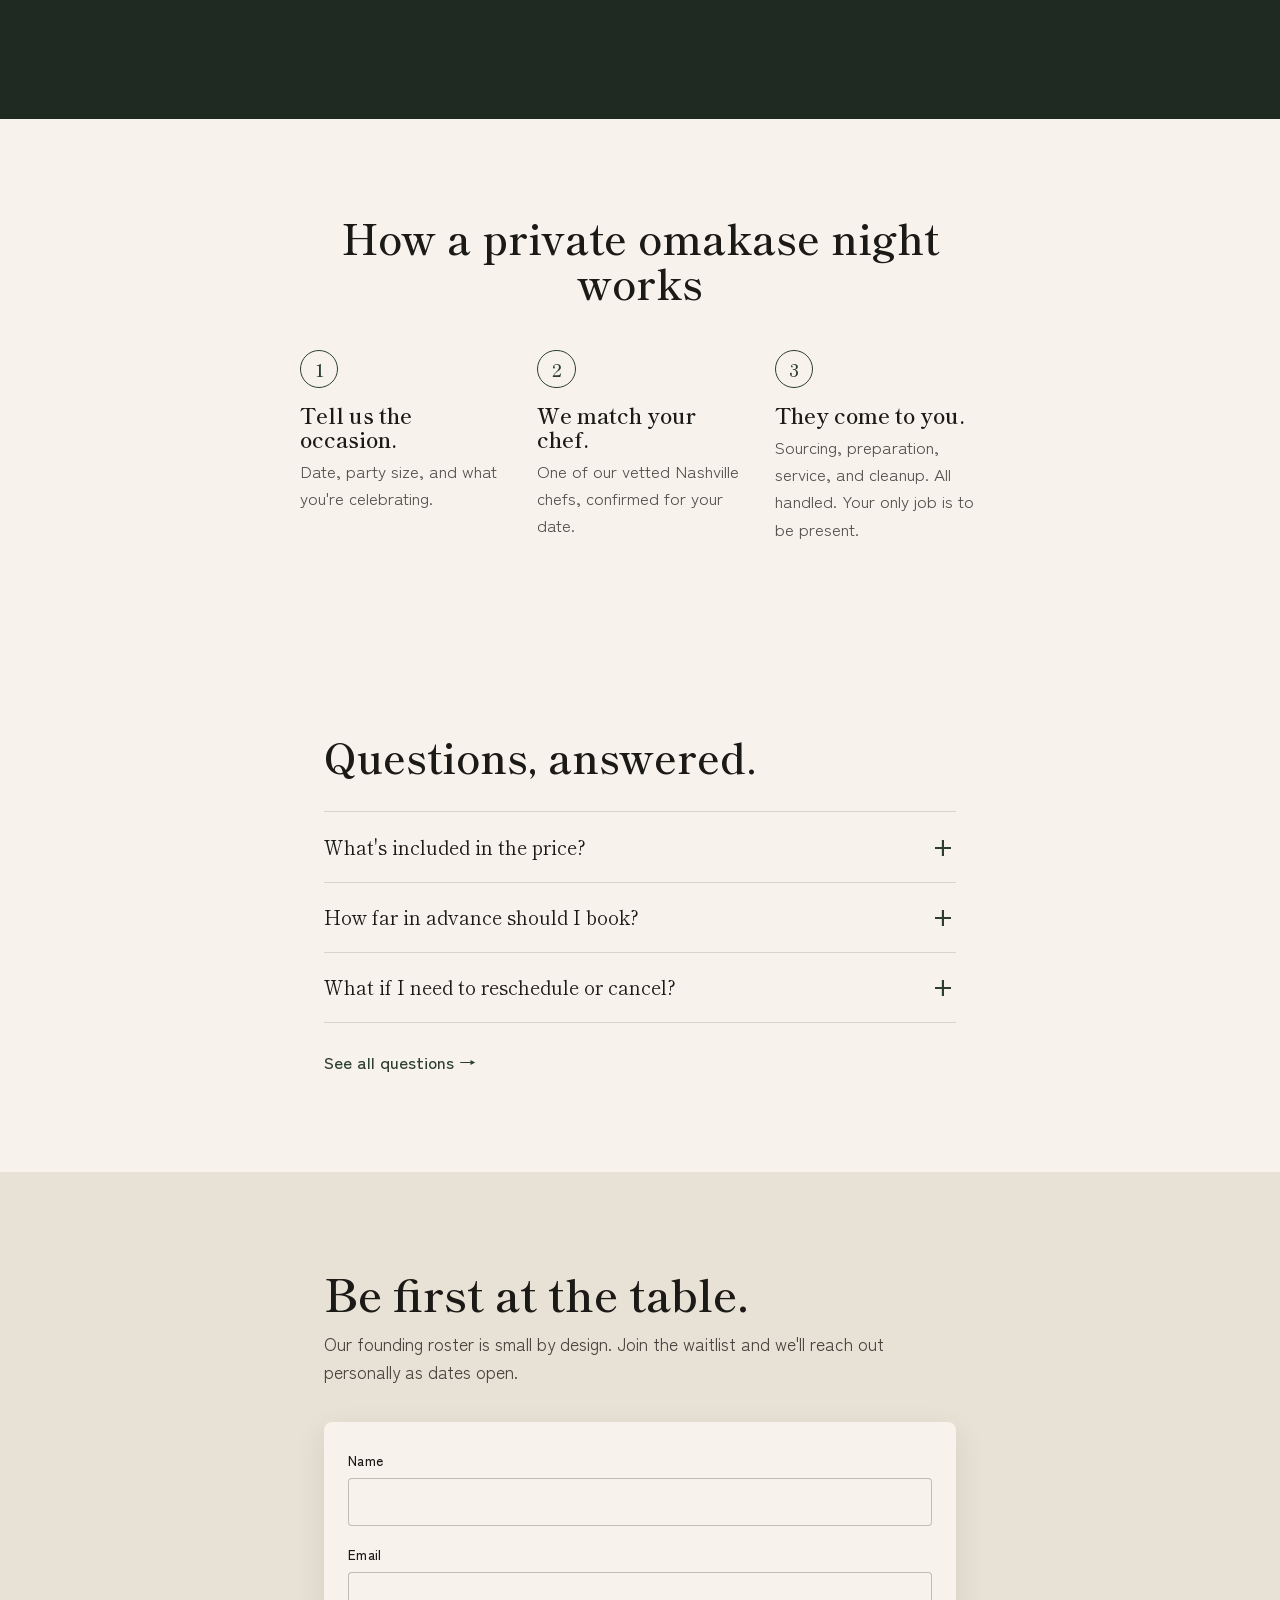
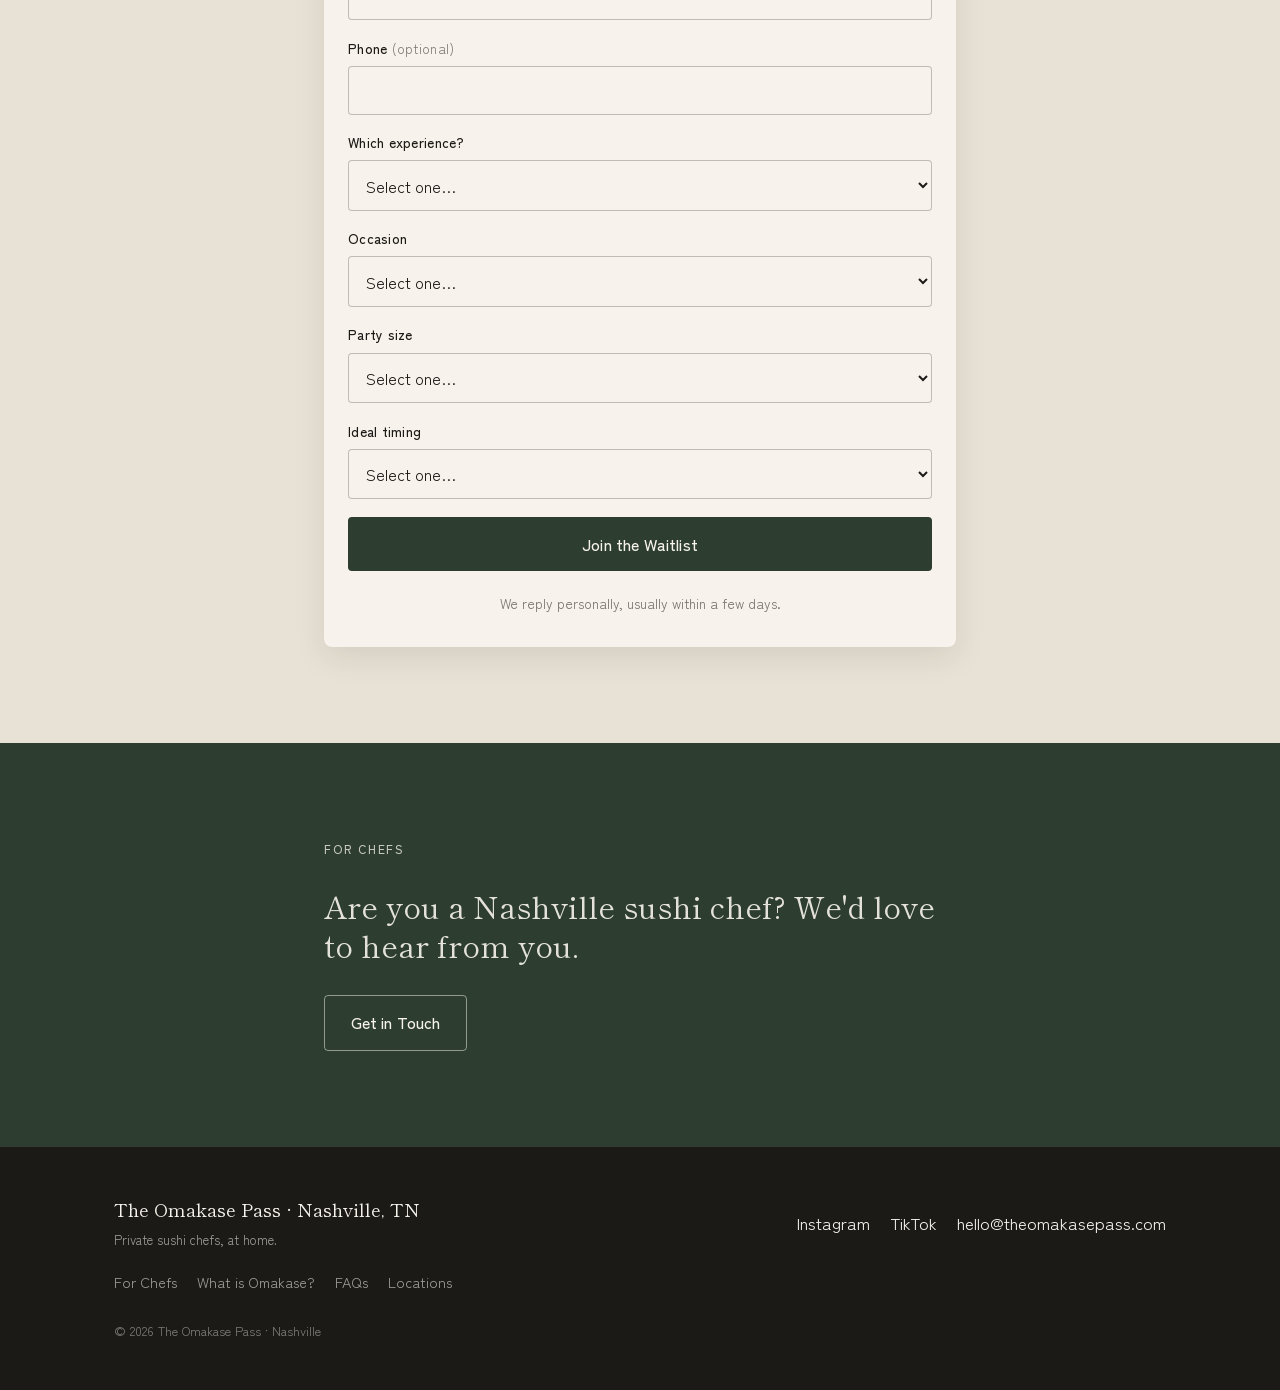
==== commit 28b36499: "Align homepage share text with the reframed hero Update the OG and Twitter descriptions away from 'p" ====
--- a/index.html
+++ b/index.html
@@ -21,7 +21,7 @@
   <meta property="og:type" content="website" />
   <meta property="og:site_name" content="The Omakase Pass" />
   <meta property="og:title" content="The Omakase Pass: Private Omakase, Made Once, For You" />
-  <meta property="og:description" content="A sushi chef at your counter, serving the best of the day's catch course by course. Private omakase in Nashville, made for your table alone." />
+  <meta property="og:description" content="A sushi chef at your table, serving the best of the day's catch. The artistry of the sushi counter, brought home, for two or for twenty-five." />
   <meta property="og:url" content="https://theomakasepass.com/" />
   <meta property="og:image" content="https://theomakasepass.com/images/og.jpg" />
   <meta property="og:image:width" content="1200" />
@@ -32,7 +32,7 @@
        ============================================================ -->
   <meta name="twitter:card" content="summary_large_image" />
   <meta name="twitter:title" content="The Omakase Pass: Private Omakase, Made Once, For You" />
-  <meta name="twitter:description" content="A sushi chef at your counter, serving the best of the day's catch course by course. Private omakase in Nashville, made for your table alone." />
+  <meta name="twitter:description" content="A sushi chef at your table, serving the best of the day's catch. The artistry of the sushi counter, brought home, for two or for twenty-five." />
   <meta name="twitter:image" content="https://theomakasepass.com/images/og.jpg" />
 
   <!-- ============================================================
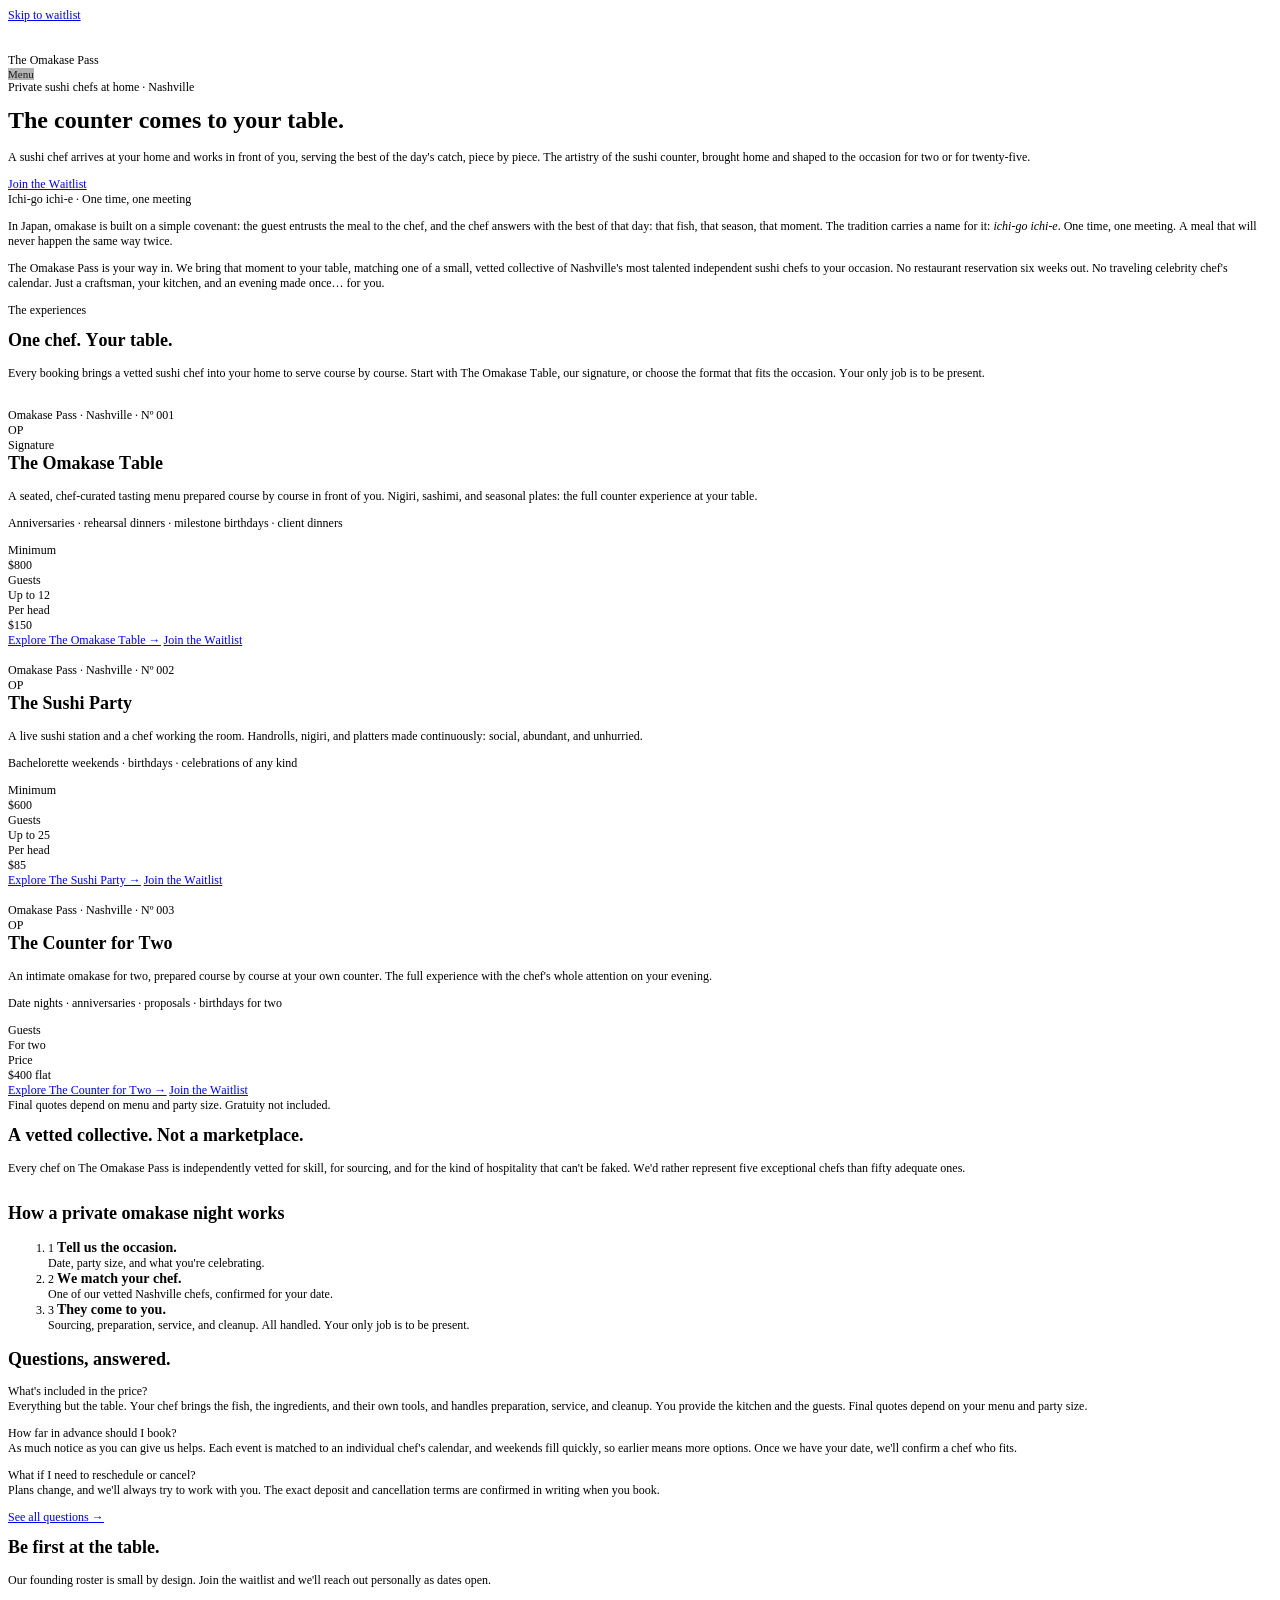
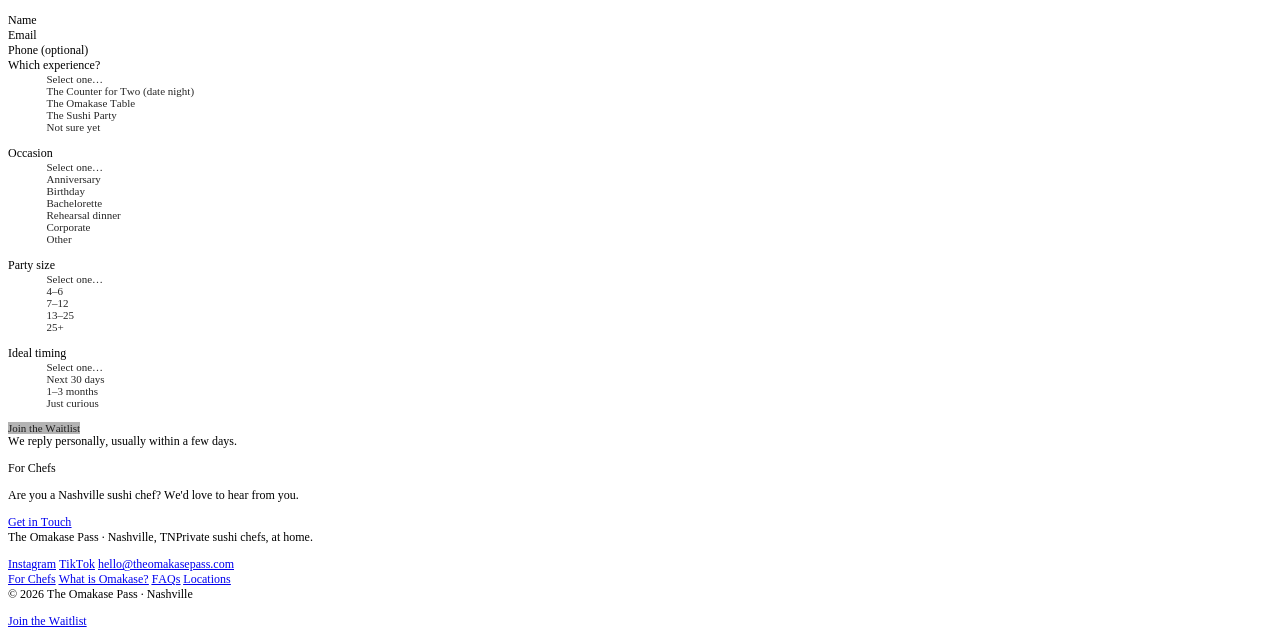
==== commit 79307609: "Update index.html" ====
--- a/index.html
+++ b/index.html
@@ -1,618 +1,157 @@
-<!DOCTYPE html>
-<html lang="en">
+<!DOCTYPE html PUBLIC "-//W3C//DTD HTML 4.01//EN" "http://www.w3.org/TR/html4/strict.dtd">
+<html>
 <head>
-  <meta charset="UTF-8" />
-  <meta name="viewport" content="width=device-width, initial-scale=1.0" />
-  <meta name="theme-color" content="#2D3E31" />
-
-  <!-- ============================================================
-       PAGE TITLE & DESCRIPTION (what shows in the browser tab and
-       in Google search results)
-       ============================================================ -->
-  <title>Private Omakase &amp; Sushi Chef at Home in Nashville | The Omakase Pass</title>
-  <meta name="description" content="A private sushi chef and omakase at home in Nashville, for anniversaries, bachelorette parties, and birthdays. The counter comes to your table." />
-  <link rel="canonical" href="https://theomakasepass.com/" />
-
-  <!-- ============================================================
-       OPEN GRAPH (controls the preview card when the link is shared
-       on Facebook, iMessage, LinkedIn, etc.)
-       The 1200x630 share image lives at /images/og.jpg.
-       ============================================================ -->
-  <meta property="og:type" content="website" />
-  <meta property="og:site_name" content="The Omakase Pass" />
-  <meta property="og:title" content="The Omakase Pass: Private Omakase, Made Once, For You" />
-  <meta property="og:description" content="A sushi chef at your table, serving the best of the day's catch. The artistry of the sushi counter, brought home, for two or for twenty-five." />
-  <meta property="og:url" content="https://theomakasepass.com/" />
-  <meta property="og:image" content="https://theomakasepass.com/images/og.jpg" />
-  <meta property="og:image:width" content="1200" />
-  <meta property="og:image:height" content="630" />
-
-  <!-- ============================================================
-       TWITTER / X CARD
-       ============================================================ -->
-  <meta name="twitter:card" content="summary_large_image" />
-  <meta name="twitter:title" content="The Omakase Pass: Private Omakase, Made Once, For You" />
-  <meta name="twitter:description" content="A sushi chef at your table, serving the best of the day's catch. The artistry of the sushi counter, brought home, for two or for twenty-five." />
-  <meta name="twitter:image" content="https://theomakasepass.com/images/og.jpg" />
-
-  <!-- ============================================================
-       FAVICON (the little icon in the browser tab)
-       ============================================================ -->
-  <link rel="icon" type="image/svg+xml" href="favicon.svg" />
-
-  <!-- ============================================================
-       FONTS (Google Fonts: Shippori Mincho for headlines, Zen Kaku
-       Gothic New for everything else). Preconnect speeds up loading.
-       ============================================================ -->
-  <link rel="preconnect" href="https://fonts.googleapis.com" />
-  <link rel="preconnect" href="https://fonts.gstatic.com" crossorigin />
-  <link href="https://fonts.googleapis.com/css2?family=Shippori+Mincho:wght@400;600&family=Zen+Kaku+Gothic+New:wght@400;500&display=swap" rel="stylesheet" />
-
-  <link rel="stylesheet" href="styles.css" />
-
-  <!-- Preload the hero background (a CSS background image, so it would
-       otherwise be discovered late) to protect Largest Contentful Paint. -->
-  <link rel="preload" as="image" href="images/hero.jpg" fetchpriority="high" />
-
-  <!-- ============================================================
-       ANALYTICS — Google Analytics 4 (property "The Omakase Pass",
-       Measurement ID G-955D8J9147)
-       ============================================================ -->
-  <script async src="https://www.googletagmanager.com/gtag/js?id=G-955D8J9147"></script>
-  <script>
-    window.dataLayer = window.dataLayer || [];
-    function gtag(){dataLayer.push(arguments);}
-    gtag('js', new Date());
-    gtag('config', 'G-955D8J9147');
-  </script>
-
-  <!-- ============================================================
-       SERVICE SCHEMA (this is a service-area business, not a storefront,
-       so we use Service + areaServed rather than LocalBusiness with a
-       physical address. No address/phone is invented (see review notes).)
-       ============================================================ -->
-  <script type="application/ld+json">
-  {
-    "@context": "https://schema.org",
-    "@type": "Service",
-    "name": "The Omakase Pass",
-    "serviceType": "Private omakase and sushi chef experiences",
-    "description": "Private, in-home omakase and sushi chef experiences in Nashville. A vetted collective of independent sushi chefs for anniversaries, birthdays, bachelorette parties, rehearsal dinners, and corporate events.",
-    "url": "https://theomakasepass.com",
-    "image": "https://theomakasepass.com/images/og.jpg",
-    "provider": {
-      "@type": "Organization",
-      "name": "The Omakase Pass",
-      "url": "https://theomakasepass.com",
-      "email": "hello@theomakasepass.com",
-      "sameAs": [
-        "https://instagram.com/omakasepass",
-        "https://tiktok.com/@omakasepass"
-      ]
-    },
-    "areaServed": [
-      { "@type": "City", "name": "Nashville", "containedInPlace": { "@type": "State", "name": "Tennessee" } },
-      { "@type": "City", "name": "Franklin", "containedInPlace": { "@type": "State", "name": "Tennessee" } },
-      { "@type": "City", "name": "Brentwood", "containedInPlace": { "@type": "State", "name": "Tennessee" } }
-    ],
-    "hasOfferCatalog": {
-      "@type": "OfferCatalog",
-      "name": "Private omakase experiences",
-      "itemListElement": [
-        {
-          "@type": "Offer",
-          "itemOffered": {
-            "@type": "Service",
-            "name": "The Counter for Two",
-            "description": "An intimate private omakase for two, prepared course by course at home. A flat rate of $400 for two guests."
-          },
-          "price": "400",
-          "priceCurrency": "USD"
-        },
-        {
-          "@type": "Offer",
-          "itemOffered": {
-            "@type": "Service",
-            "name": "The Omakase Table",
-            "description": "A seated, chef-curated omakase tasting prepared course by course in your home. $150 per person, $800 event minimum, up to 12 guests."
-          },
-          "priceSpecification": {
-            "@type": "UnitPriceSpecification",
-            "price": "150",
-            "priceCurrency": "USD",
-            "unitText": "per person"
-          }
-        },
-        {
-          "@type": "Offer",
-          "itemOffered": {
-            "@type": "Service",
-            "name": "The Sushi Party",
-            "description": "A live in-home sushi station with a chef working the room. Handrolls, nigiri, and platters made continuously. $85 per person, $600 event minimum, up to 25 guests."
-          },
-          "priceSpecification": {
-            "@type": "UnitPriceSpecification",
-            "price": "85",
-            "priceCurrency": "USD",
-            "unitText": "per person"
-          }
-        }
-      ]
-    }
-  }
-  </script>
+  <meta http-equiv="Content-Type" content="text/html; charset=utf-8">
+  <meta http-equiv="Content-Style-Type" content="text/css">
+  <title></title>
+  <meta name="Description" content="A private sushi chef and omakase at home in Nashville, for anniversaries, bachelorette parties, and birthdays. The counter comes to your table.">
+  <meta name="Generator" content="Cocoa HTML Writer">
+  <meta name="CocoaVersion" content="2685.6">
+  <style type="text/css">
+    p.p1 {margin: 0.0px 0.0px 0.0px 0.0px; font: 12.0px Times; color: #0000e9; -webkit-text-stroke: #0000e9}
+    p.p2 {margin: 0.0px 0.0px 0.0px 0.0px; font: 12.0px Times; -webkit-text-stroke: #000000; min-height: 14.0px}
+    p.p3 {margin: 0.0px 0.0px 0.0px 0.0px; font: 12.0px Times; -webkit-text-stroke: #000000}
+    p.p4 {margin: 0.0px 0.0px 0.0px 0.0px; font: 11.0px 'Helvetica Neue'; color: #000000; color: rgba(0, 0, 0, 0.85); -webkit-text-stroke: rgba(0, 0, 0, 0.85)}
+    p.p5 {margin: 0.0px 0.0px 12.0px 0.0px; font: 12.0px Times; -webkit-text-stroke: #000000}
+    p.p8 {margin: 0.0px 0.0px 12.0px 0.0px; font: 12.0px Times; color: #0000e9; -webkit-text-stroke: #0000e9}
+    p.p9 {margin: 0.0px 0.0px 0.0px 0.0px; font: 11.0px 'Helvetica Neue'; -webkit-text-stroke: #000000; background-color: #ffffff; min-height: 13.0px}
+    p.p10 {margin: 0.0px 0.0px 0.0px 0.0px; font: 11.0px 'Helvetica Neue'; color: #000000; color: rgba(0, 0, 0, 0.85); -webkit-text-stroke: rgba(0, 0, 0, 0.85); background-color: #ffffff}
+    p.p11 {margin: 0.0px 0.0px 0.0px 0.0px; font: 11.0px Times; color: #000000; color: rgba(0, 0, 0, 0.85); -webkit-text-stroke: rgba(0, 0, 0, 0.85); background-color: #ffffff}
+    p.p12 {margin: 0.0px 0.0px 0.0px 0.0px; font: 11.0px 'Helvetica Neue'; color: #000000; color: rgba(0, 0, 0, 0.85); -webkit-text-stroke: rgba(0, 0, 0, 0.85); min-height: 13.0px}
+    li.li3 {margin: 0.0px 0.0px 0.0px 0.0px; font: 12.0px Times; -webkit-text-stroke: #000000}
+    span.s1 {text-decoration: underline ; font-kerning: none}
+    span.s2 {font-kerning: none}
+    span.s3 {font-kerning: none; background-color: #b3b3b3}
+    span.s4 {font: 12.0px 'Times New Roman'; text-decoration: underline ; font-kerning: none}
+    span.s5 {font-kerning: none; color: #000000; -webkit-text-stroke: 0px #000000}
+    span.s6 {-webkit-text-stroke: 0px #000000}
+    span.s7 {font: 14.0px Times; font-kerning: none}
+    span.s8 {font: 11.0px Times; font-kerning: none}
+    span.s9 {font: 11.0px 'Helvetica Neue'; font-kerning: none}
+    span.s10 {font-kerning: none; background-color: #ffffff}
+    span.s11 {text-decoration: underline ; font-kerning: none; -webkit-text-stroke: 0px #0000e9}
+    ol.ol1 {list-style-type: decimal}
+  </style>
 </head>
-
 <body>
-  <!-- Skip link for keyboard users: jumps straight to main content -->
-  <a class="skip-link" href="#waitlist">Skip to waitlist</a>
-
-  <!-- ============================================================
-       1. HERO
-       ============================================================ -->
-  <header class="hero" id="top">
-    <!-- Full-bleed background image (images/hero.jpg). If it is ever
-         missing, a dark forest wash shows behind the overlay. -->
-    <div class="hero__bg" role="img" aria-label="A piece of nigiri sushi lifted with chopsticks at a private omakase dinner"></div>
-    <div class="hero__overlay"></div>
-
-    <div class="hero__inner">
-      <div class="hero__topbar reveal-hero">
-        <div class="wordmark">The Omakase Pass</div>
-
-        <nav class="menu" aria-label="Site menu">
-          <button class="menu__btn" id="menu-btn" type="button"
-                  aria-haspopup="true" aria-expanded="false" aria-controls="site-menu">
-            Menu
-            <svg class="menu__chevron" viewBox="0 0 10 6" width="10" height="6" aria-hidden="true">
-              <path d="M1 1l4 4 4-4" fill="none" stroke="currentColor" stroke-width="1.5" />
-            </svg>
-          </button>
-          <ul class="menu__panel" id="site-menu" hidden>
-            <li><a href="/faqs">FAQs</a></li>
-            <li><a href="/locations">Locations</a></li>
-            <li><a href="/omakase">What is Omakase?</a></li>
-          </ul>
-        </nav>
-      </div>
-
-      <div class="hero__content">
-        <p class="hero__eyebrow reveal-hero">Private sushi chefs, at home · Nashville</p>
-        <h1 class="hero__headline reveal-hero">The counter comes to your table.</h1>
-        <p class="hero__subhead reveal-hero">
-          A sushi chef arrives at your home and works in front of you, serving the best of the
-          day's catch, piece by piece. The artistry of the sushi counter, brought home and
-          shaped to the occasion, for two or for twenty-five.
-        </p>
-        <a class="btn btn--primary reveal-hero" href="#waitlist" data-scroll>Join the Waitlist</a>
-      </div>
-    </div>
-
-    <!-- Subtle scroll cue -->
-    <a class="scroll-cue" href="#proposition" data-scroll aria-label="Scroll down">
-      <span class="scroll-cue__line"></span>
-    </a>
-  </header>
-
-  <main>
-    <!-- ============================================================
-         2. THE PROPOSITION
-         ============================================================ -->
-    <section class="section proposition" id="proposition">
-      <div class="prose reveal">
-        <p class="eyebrow">Ichi-go ichi-e · One time, one meeting</p>
-        <p>
-          In Japan, omakase is built on a simple covenant: the guest entrusts the meal
-          to the chef, and the chef answers with the best of that day: that fish, that
-          season, that moment. The tradition carries a name for it: <em>ichi-go ichi-e</em>.
-          One time, one meeting. A meal that will never happen the same way twice.
-        </p>
-        <p>
-          The Omakase Pass is your way in. We bring that moment to your table, matching one of
-          a small, vetted collective of Nashville's most talented independent sushi chefs to
-          your occasion. No restaurant reservation six weeks out. No traveling celebrity
-          chef's calendar. Just a craftsman, your kitchen, and an evening made once, for you.
-        </p>
-      </div>
-    </section>
-
-    <!-- ============================================================
-         3. THE EXPERIENCES — the three "Pass" cards
-         ============================================================ -->
-    <section class="section experiences" id="experiences">
-      <div class="container">
-        <div class="experiences__intro reveal">
-          <p class="eyebrow">The experiences</p>
-          <h2 class="experiences__headline">One chef, your table.</h2>
-          <p class="experiences__sub">
-            Every booking brings a vetted sushi chef into your home to serve course by course.
-            Start with The Omakase Table, our signature, or choose the format that fits the
-            occasion. Your only job is to be present.
-          </p>
-        </div>
-        <div class="cards">
-
-          <!-- Card 1 — Nº 001 · The Omakase Table -->
-          <article class="pass-card reveal">
-            <div class="pass-card__media">
-              <div class="pass-card__img pass-card__img--tasting" role="img" aria-label="A multi-course omakase tasting plated course by course by a private chef at an in-home dinner"></div>
-            </div>
-            <div class="pass-card__body">
-              <div class="pass-card__eyebrow">
-                <span>Omakase Pass · Nashville · Nº 001</span>
-                <!-- Hanko stamp: settles into place on scroll -->
-                <span class="hanko" aria-hidden="true">
-                  <svg viewBox="0 0 100 100" width="100%" height="100%">
-                    <circle cx="50" cy="50" r="46" fill="none" stroke="currentColor" stroke-width="4" />
-                    <text x="50" y="50" text-anchor="middle" dominant-baseline="central" class="hanko__text">OP</text>
-                  </svg>
-                </span>
-              </div>
-              <span class="pass-card__flag">Signature</span>
-              <h2 class="pass-card__title">The Omakase Table</h2>
-              <p class="pass-card__desc">
-                A seated, chef-curated tasting menu prepared course by course in front of
-                you. Nigiri, sashimi, and seasonal plates: the full counter experience,
-                at your table.
-              </p>
-              <p class="pass-card__note">Anniversaries · rehearsal dinners · milestone birthdays · client dinners</p>
-              <dl class="pass-card__specs">
-                <div class="spec"><dt>Minimum</dt><dd>$800</dd></div>
-                <div class="spec"><dt>Guests</dt><dd>Up to 12</dd></div>
-                <div class="spec spec--price"><dt>Per head</dt><dd>$150</dd></div>
-              </dl>
-              <a class="pass-card__link" href="/omakase-table">Explore The Omakase Table →</a>
-              <a class="btn btn--primary" href="#waitlist" data-scroll>Join the Waitlist</a>
-            </div>
-          </article>
-
-          <!-- Card 2 — Nº 002 · The Sushi Party -->
-          <article class="pass-card reveal">
-            <div class="pass-card__media">
-              <div class="pass-card__img pass-card__img--party" role="img" aria-label="A private sushi chef preparing handrolls at a live in-home sushi party in Nashville"></div>
-            </div>
-            <div class="pass-card__body">
-              <div class="pass-card__eyebrow">
-                <span>Omakase Pass · Nashville · Nº 002</span>
-                <span class="hanko" aria-hidden="true">
-                  <svg viewBox="0 0 100 100" width="100%" height="100%">
-                    <circle cx="50" cy="50" r="46" fill="none" stroke="currentColor" stroke-width="4" />
-                    <text x="50" y="50" text-anchor="middle" dominant-baseline="central" class="hanko__text">OP</text>
-                  </svg>
-                </span>
-              </div>
-              <h2 class="pass-card__title">The Sushi Party</h2>
-              <p class="pass-card__desc">
-                A live sushi station and a chef working the room. Handrolls, nigiri, and
-                platters made continuously: social, abundant, and unhurried.
-              </p>
-              <p class="pass-card__note">Bachelorette weekends · birthdays · celebrations of any kind</p>
-              <dl class="pass-card__specs">
-                <div class="spec"><dt>Minimum</dt><dd>$600</dd></div>
-                <div class="spec"><dt>Guests</dt><dd>Up to 25</dd></div>
-                <div class="spec spec--price"><dt>Per head</dt><dd>$85</dd></div>
-              </dl>
-              <a class="pass-card__link" href="/sushi-party">Explore The Sushi Party →</a>
-              <a class="btn btn--primary" href="#waitlist" data-scroll>Join the Waitlist</a>
-            </div>
-          </article>
-
-          <!-- Card 3 — Nº 003 · The Counter for Two -->
-          <article class="pass-card reveal">
-            <div class="pass-card__media">
-              <div class="pass-card__img pass-card__img--date" role="img" aria-label="An intimate omakase dinner for two prepared by a private sushi chef at home"></div>
-            </div>
-            <div class="pass-card__body">
-              <div class="pass-card__eyebrow">
-                <span>Omakase Pass · Nashville · Nº 003</span>
-                <span class="hanko" aria-hidden="true">
-                  <svg viewBox="0 0 100 100" width="100%" height="100%">
-                    <circle cx="50" cy="50" r="46" fill="none" stroke="currentColor" stroke-width="4" />
-                    <text x="50" y="50" text-anchor="middle" dominant-baseline="central" class="hanko__text">OP</text>
-                  </svg>
-                </span>
-              </div>
-              <h2 class="pass-card__title">The Counter for Two</h2>
-              <p class="pass-card__desc">
-                An intimate omakase for two, prepared course by course at your own counter.
-                The full experience, with the chef's whole attention on your evening.
-              </p>
-              <p class="pass-card__note">Date nights · anniversaries · proposals · birthdays for two</p>
-              <dl class="pass-card__specs">
-                <div class="spec"><dt>Guests</dt><dd>For two</dd></div>
-                <div class="spec spec--price"><dt>Price</dt><dd>$400 flat</dd></div>
-              </dl>
-              <a class="pass-card__link" href="/counter-for-two">Explore The Counter for Two →</a>
-              <a class="btn btn--primary" href="#waitlist" data-scroll>Join the Waitlist</a>
-            </div>
-          </article>
-
-        </div>
-
-        <p class="pricing-note">
-          Founding pricing for our first Nashville events. Final quotes depend on menu and party size.
-        </p>
-      </div>
-    </section>
-
-    <!-- ============================================================
-         4. TRUST BLOCK
-         ============================================================ -->
-    <section class="section trust" id="trust">
-      <div class="prose reveal">
-        <h2 class="trust__headline">A vetted collective. Not a marketplace.</h2>
-        <p>
-          Every chef on The Omakase Pass is independently vetted for skill, for sourcing,
-          and for the kind of hospitality that can't be faked. We'd rather represent five
-          exceptional chefs than fifty adequate ones.
-        </p>
-
-        <!-- Real founding-chef cards will slot into this row later
-             without any redesign needed. -->
-        <div class="chef-row">
-          <!-- founding chef cards go here -->
-        </div>
-      </div>
-    </section>
-
-    <!-- ============================================================
-         5. HOW IT WORKS — 3 steps, revealed in sequence
-         ============================================================ -->
-    <section class="section how" id="how">
-      <div class="container">
-        <h2 class="how__headline reveal">How a private omakase night works</h2>
-        <ol class="steps">
-          <li class="step reveal-step">
-            <span class="step__num">1</span>
-            <h3 class="step__title">Tell us the occasion.</h3>
-            <p class="step__text">Date, party size, and what you're celebrating.</p>
-          </li>
-          <li class="step reveal-step">
-            <span class="step__num">2</span>
-            <h3 class="step__title">We match your chef.</h3>
-            <p class="step__text">One of our vetted Nashville chefs, confirmed for your date.</p>
-          </li>
-          <li class="step reveal-step">
-            <span class="step__num">3</span>
-            <h3 class="step__title">They come to you.</h3>
-            <p class="step__text">Sourcing, preparation, service, and cleanup. All handled. Your only job is to be present.</p>
-          </li>
-        </ol>
-      </div>
-    </section>
-
-    <!-- ============================================================
-         FAQ  (Part 1, item 5 — draft answers; policy items flagged in
-         the review summary as unconfirmed)
-         ============================================================ -->
-    <section class="section faq" id="faq">
-      <div class="prose">
-        <h2 class="faq__headline reveal">Questions, answered.</h2>
-        <div class="faq__list reveal">
-          <details class="faq__item">
-            <summary>What's included in the price?</summary>
-            <div class="faq__answer">
-              <p>Everything but the table. Your chef brings the fish, the ingredients, and
-              their own tools, and handles preparation, service, and cleanup. You provide
-              the kitchen and the guests. Final quotes depend on your menu and party size.</p>
-            </div>
-          </details>
-          <details class="faq__item">
-            <summary>How far in advance should I book?</summary>
-            <div class="faq__answer">
-              <p>As much notice as you can give us helps. Each event is matched to an
-              individual chef's calendar, and weekends fill quickly, so earlier means more
-              options. Once we have your date, we'll confirm a chef who fits.</p>
-            </div>
-          </details>
-          <details class="faq__item">
-            <summary>What if I need to reschedule or cancel?</summary>
-            <div class="faq__answer">
-              <p>Plans change, and we'll always try to work with you. The exact deposit and
-              cancellation terms are confirmed in writing when you book.</p>
-            </div>
-          </details>
-        </div>
-        <p class="faq__more reveal">
-          <a href="/faqs">See all questions →</a>
-        </p>
-      </div>
-    </section>
-
-    <!-- ============================================================
-         6. WAITLIST FORM — the conversion point
-         ============================================================ -->
-    <section class="section waitlist" id="waitlist">
-      <div class="prose">
-        <h2 class="waitlist__headline reveal">Be first at the table.</h2>
-        <p class="waitlist__sub reveal">
-          Our founding roster is small by design. Join the waitlist and we'll reach out personally as dates open.
-        </p>
-
-        <!-- ============================================================
-             TALLY FORM EMBED
-             ------------------------------------------------------------
-             STEP 1 — Create the form:
-               Go to tally.so, create a new form, and add EXACTLY these
-               fields:
-                 • Name          (short text, required)
-                 • Email         (email, required)
-                 • Phone         (short text / phone, optional)
-                 • Which experience? (dropdown: The Counter for Two /
-                                  The Omakase Table / The Sushi Party /
-                                  Not sure yet)
-                 • Occasion      (dropdown: Anniversary / Birthday /
-                                  Bachelorette / Rehearsal dinner /
-                                  Corporate / Other)
-                 • Party size    (dropdown: 4–6 / 7–12 / 13–25 / 25+)
-                 • Ideal timing  (dropdown: Next 30 days / 1–3 months /
-                                  Just curious)
-
-             STEP 2 — Publish it, then copy the form ID from its URL.
-               A Tally URL looks like  https://tally.so/r/wABCDE
-               The part after /r/  (here: wABCDE) is your TALLY_FORM_ID.
-
-             STEP 3 — Delete the placeholder form below, then remove the
-               comment markers around the iframe and replace TALLY_FORM_ID.
-             ============================================================ -->
-
-        <!--
-        <iframe
-          data-tally-src="https://tally.so/embed/TALLY_FORM_ID?transparentBackground=1&hideTitle=1"
-          loading="lazy"
-          width="100%"
-          height="600"
-          frameborder="0"
-          marginheight="0"
-          marginwidth="0"
-          title="Join the waitlist">
-        </iframe>
-        <script async src="https://tally.so/widgets/embed.js"></script>
-        -->
-
-        <!-- WAITLIST FORM — submits to Formspree via AJAX (see script at the
-             bottom of this file). Keeps this custom design; no page reload.
-             Connected to Formspree form "Omakase Waitlist" (id mqerkaqg). -->
-        <form class="waitlist-form reveal" id="waitlist-form" aria-label="Join the waitlist"
-              action="https://formspree.io/f/mqerkaqg" method="POST">
-          <!-- Sets the subject line of the email Formspree sends you. -->
-          <input type="hidden" name="_subject" value="New Omakase Pass waitlist signup" />
-          <!-- Honeypot anti-spam field: hidden from people, tempting to bots. Leave empty. -->
-          <input type="text" name="_gotcha" tabindex="-1" autocomplete="off" aria-hidden="true" style="position:absolute;left:-9999px" />
-          <div class="field">
-            <label for="wf-name">Name</label>
-            <input id="wf-name" name="name" type="text" autocomplete="name" required />
-          </div>
-          <div class="field">
-            <label for="wf-email">Email</label>
-            <input id="wf-email" name="email" type="email" autocomplete="email" required />
-          </div>
-          <div class="field">
-            <label for="wf-phone">Phone <span class="field__opt">(optional)</span></label>
-            <input id="wf-phone" name="phone" type="tel" autocomplete="tel" />
-          </div>
-          <div class="field">
-            <label for="wf-package">Which experience?</label>
-            <select id="wf-package" name="package" required>
-              <option value="">Select one…</option>
-              <option>The Counter for Two (date night)</option>
-              <option>The Omakase Table</option>
-              <option>The Sushi Party</option>
-              <option>Not sure yet</option>
-            </select>
-          </div>
-          <div class="field">
-            <label for="wf-occasion">Occasion</label>
-            <select id="wf-occasion" name="occasion">
-              <option value="">Select one…</option>
-              <option>Anniversary</option>
-              <option>Birthday</option>
-              <option>Bachelorette</option>
-              <option>Rehearsal dinner</option>
-              <option>Corporate</option>
-              <option>Other</option>
-            </select>
-          </div>
-          <div class="field">
-            <label for="wf-party">Party size</label>
-            <select id="wf-party" name="party_size">
-              <option value="">Select one…</option>
-              <option>4–6</option>
-              <option>7–12</option>
-              <option>13–25</option>
-              <option>25+</option>
-            </select>
-          </div>
-          <div class="field">
-            <label for="wf-timing">Ideal timing</label>
-            <select id="wf-timing" name="timing">
-              <option value="">Select one…</option>
-              <option>Next 30 days</option>
-              <option>1–3 months</option>
-              <option>Just curious</option>
-            </select>
-          </div>
-          <button class="btn btn--primary btn--full" type="submit">Join the Waitlist</button>
-          <p class="form-note">We reply personally, usually within a few days.</p>
-        </form>
-      </div>
-    </section>
-
-    <!-- ============================================================
-         8. FOR CHEFS  (anchor section above the footer)
-         ============================================================ -->
-    <section class="section for-chefs" id="chefs">
-      <div class="prose reveal">
-        <p class="eyebrow eyebrow--light">For Chefs</p>
-        <p class="for-chefs__line">Are you a Nashville sushi chef? We'd love to hear from you.</p>
-        <a class="btn btn--ghost-light" href="mailto:hello@theomakasepass.com?subject=Founding%20Chef%3A%20%5BYour%20Name%5D">Get in Touch</a>
-      </div>
-    </section>
-  </main>
-
-  <!-- ============================================================
-       7. FOOTER
-       ============================================================ -->
-  <footer class="footer">
-    <div class="container footer__inner">
-      <p class="footer__brand">The Omakase Pass · Nashville, TN<span class="footer__descriptor">Private sushi chefs, at home.</span></p>
-
-      <nav class="footer__links" aria-label="Footer">
-        <a href="https://instagram.com/omakasepass" target="_blank" rel="noopener">Instagram</a>
-        <a href="https://tiktok.com/@omakasepass" target="_blank" rel="noopener">TikTok</a>
-        <a href="mailto:hello@theomakasepass.com">hello@theomakasepass.com</a>
-      </nav>
-
-      <nav class="footer__quiet" aria-label="More">
-        <a href="#chefs" data-scroll>For Chefs</a>
-        <a href="/omakase">What is Omakase?</a>
-        <a href="/faqs">FAQs</a>
-        <a href="/locations">Locations</a>
-      </nav>
-
-      <p class="footer__copy">© 2026 The Omakase Pass · Nashville</p>
-    </div>
-  </footer>
-
-  <!-- Sticky mobile call-to-action: appears once the hero scrolls away and
-       hides again as the waitlist form comes into view. Mobile only (CSS). -->
-  <a class="sticky-cta btn btn--primary" href="#waitlist" data-scroll>Join the Waitlist</a>
-
-  <script src="script.js"></script>
-
-  <!-- Waitlist form: submit to Formspree via AJAX (Formspree free tier locks
-       its own redirect field, so we redirect client-side). On success the
-       visitor is sent to the unlisted /thanks page. With JavaScript disabled
-       the form posts to Formspree directly, which shows its own confirmation. -->
-  <script>
-    (function () {
-      var form = document.getElementById('waitlist-form');
-      if (!form) return;
-      form.addEventListener('submit', function (e) {
-        e.preventDefault();
-        var btn = form.querySelector('button[type="submit"]');
-        var original = btn ? btn.textContent : '';
-        if (btn) { btn.disabled = true; btn.textContent = 'Sending…'; }
-        fetch(form.action, {
-          method: 'POST',
-          body: new FormData(form),
-          headers: { 'Accept': 'application/json' }
-        }).then(function (res) {
-          if (!res.ok) throw new Error('bad response');
-          window.location.assign('/thanks');
-        }).catch(function () {
-          if (btn) { btn.disabled = false; btn.textContent = original; }
-          var err = form.querySelector('.form-error');
-          if (!err) {
-            err = document.createElement('p');
-            err.className = 'form-error';
-            form.appendChild(err);
-          }
-          err.textContent =
-            'Something went wrong. Please email hello@theomakasepass.com and we\'ll add you.';
-        });
-      });
-    })();
-  </script>
+<p class="p1"><span class="s1">Skip to waitlist</span></p>
+<p class="p2"><span class="s2"></span><br></p>
+<p class="p2"><span class="s2"></span><br></p>
+<p class="p3"><span class="s2">The Omakase Pass</span></p>
+<p class="p4"><span class="s3">Menu</span></p>
+<p class="p5"><span class="s2">Private sushi chefs at home · Nashville</span></p>
+<h1 style="margin: 0.0px 0.0px 16.1px 0.0px; font: 24.0px Times; -webkit-text-stroke: #000000"><span class="s2"><b>The counter comes to your table.</b></span></h1>
+<p class="p5"><span class="s2">A sushi chef arrives at your home and works in front of you, serving the best of the day's catch, piece by piece. The artistry of the sushi counter, brought home and shaped to the occasion for two or for twenty-five.</span></p>
+<p class="p1"><span class="s1">Join the Waitlist</span></p>
+<p class="p5"><span class="s2">Ichi-go ichi-e · One time, one meeting</span></p>
+<p class="p5"><span class="s2">In Japan, omakase is built on a simple covenant: the guest entrusts the meal to the chef, and the chef answers with the best of that day: that fish, that season, that moment. The tradition carries a name for it: <i>ichi-go ichi-e</i>. One time, one meeting. A meal that will never happen the same way twice.</span></p>
+<p class="p5"><span class="s2">The Omakase Pass is your way in. We bring that moment to your table, matching one of a small, vetted collective of Nashville's most talented independent sushi chefs to your occasion. No restaurant reservation six weeks out. No traveling celebrity chef's calendar. Just a craftsman, your kitchen, and an evening made once… for you.</span></p>
+<p class="p5"><span class="s2">The experiences</span></p>
+<h2 style="margin: 0.0px 0.0px 14.9px 0.0px; font: 18.0px Times; -webkit-text-stroke: #000000"><span class="s2"><b>One chef. Your table.</b></span></h2>
+<p class="p5"><span class="s2">Every booking brings a vetted sushi chef into your home to serve course by course. Start with The Omakase Table, our signature, or choose the format that fits the occasion. Your only job is to be present.</span></p>
+<p class="p2"><span class="s2"></span><br></p>
+<p class="p3"><span class="s2">Omakase Pass · Nashville · Nº 001</span></p>
+<p class="p3"><span class="s2">OP</span></p>
+<p class="p3"><span class="s2">Signature</span></p>
+<h2 style="margin: 0.0px 0.0px 14.9px 0.0px; font: 18.0px Times; -webkit-text-stroke: #000000"><span class="s2"><b>The Omakase Table</b></span></h2>
+<p class="p5"><span class="s2">A seated, chef-curated tasting menu prepared course by course in front of you. Nigiri, sashimi, and seasonal plates: the full counter experience at your table.</span></p>
+<p class="p5"><span class="s2">Anniversaries · rehearsal dinners · milestone birthdays · client dinners</span></p>
+<p class="p3"><span class="s2">Minimum</span></p>
+<p class="p3"><span class="s2">$800</span></p>
+<p class="p3"><span class="s2">Guests</span></p>
+<p class="p3"><span class="s2">Up to 12</span></p>
+<p class="p3"><span class="s2">Per head</span></p>
+<p class="p3"><span class="s2">$150</span></p>
+<p class="p1"><span class="s1"><a href="file:///omakase-table">Explore The Omakase Table <span class="s4">→</span></a></span><span class="s5"> </span><span class="s1">Join the Waitlist</span></p>
+<p class="p2"><span class="s2"></span><br></p>
+<p class="p3"><span class="s2">Omakase Pass · Nashville · Nº 002</span></p>
+<p class="p3"><span class="s2">OP</span></p>
+<h2 style="margin: 0.0px 0.0px 14.9px 0.0px; font: 18.0px Times; -webkit-text-stroke: #000000"><span class="s2"><b>The Sushi Party</b></span></h2>
+<p class="p5"><span class="s2">A live sushi station and a chef working the room. Handrolls, nigiri, and platters made continuously: social, abundant, and unhurried.</span></p>
+<p class="p5"><span class="s2">Bachelorette weekends · birthdays · celebrations of any kind</span></p>
+<p class="p3"><span class="s2">Minimum</span></p>
+<p class="p3"><span class="s2">$600</span></p>
+<p class="p3"><span class="s2">Guests</span></p>
+<p class="p3"><span class="s2">Up to 25</span></p>
+<p class="p3"><span class="s2">Per head</span></p>
+<p class="p3"><span class="s2">$85</span></p>
+<p class="p1"><span class="s1"><a href="file:///sushi-party">Explore The Sushi Party <span class="s4">→</span></a></span><span class="s5"> </span><span class="s1">Join the Waitlist</span></p>
+<p class="p2"><span class="s2"></span><br></p>
+<p class="p3"><span class="s2">Omakase Pass · Nashville · Nº 003</span></p>
+<p class="p3"><span class="s2">OP</span></p>
+<h2 style="margin: 0.0px 0.0px 14.9px 0.0px; font: 18.0px Times; -webkit-text-stroke: #000000"><span class="s2"><b>The Counter for Two</b></span></h2>
+<p class="p5"><span class="s2">An intimate omakase for two, prepared course by course at your own counter. The full experience with the chef's whole attention on your evening.</span></p>
+<p class="p5"><span class="s2">Date nights · anniversaries · proposals · birthdays for two</span></p>
+<p class="p3"><span class="s2">Guests</span></p>
+<p class="p3"><span class="s2">For two</span></p>
+<p class="p3"><span class="s2">Price</span></p>
+<p class="p3"><span class="s2">$400 flat</span></p>
+<p class="p1"><span class="s1"><a href="file:///counter-for-two">Explore The Counter for Two <span class="s4">→</span></a></span><span class="s5"> </span><span class="s1">Join the Waitlist</span></p>
+<p class="p5"><span class="s2">Final quotes depend on menu and party size. Gratuity not included.<span class="Apple-converted-space"> </span></span></p>
+<h2 style="margin: 0.0px 0.0px 14.9px 0.0px; font: 18.0px Times; -webkit-text-stroke: #000000"><span class="s2"><b>A vetted collective. Not a marketplace.</b></span></h2>
+<p class="p5"><span class="s2">Every chef on The Omakase Pass is independently vetted for skill, for sourcing, and for the kind of hospitality that can't be faked. We'd rather represent five exceptional chefs than fifty adequate ones.</span></p>
+<p class="p2"><span class="s2"></span><br></p>
+<h2 style="margin: 0.0px 0.0px 14.9px 0.0px; font: 18.0px Times; -webkit-text-stroke: #000000"><span class="s2"><b>How a private omakase night works</b></span></h2>
+<ol class="ol1">
+  <li class="li3"><span class="s6"></span><span class="s2">1 </span><span class="s7"><b>Tell us the occasion.<br>
+</b></span><span class="s2">Date, party size, and what you're celebrating.</span></li>
+  <li class="li3"><span class="s6"></span><span class="s2">2 </span><span class="s7"><b>We match your chef.<br>
+</b></span><span class="s2">One of our vetted Nashville chefs, confirmed for your date.</span></li>
+  <li class="li3"><span class="s6"></span><span class="s2">3 </span><span class="s7"><b>They come to you.<br>
+</b></span><span class="s2">Sourcing, preparation, service, and cleanup. All handled. Your only job is to be present.</span></li>
+</ol>
+<h2 style="margin: 0.0px 0.0px 14.9px 0.0px; font: 18.0px Times; -webkit-text-stroke: #000000"><span class="s2"><b>Questions, answered.</b></span></h2>
+<p class="p3"><span class="s2">What's included in the price?</span></p>
+<p class="p5"><span class="s2">Everything but the table. Your chef brings the fish, the ingredients, and their own tools, and handles preparation, service, and cleanup. You provide the kitchen and the guests. Final quotes depend on your menu and party size.</span></p>
+<p class="p3"><span class="s2">How far in advance should I book?</span></p>
+<p class="p5"><span class="s2">As much notice as you can give us helps. Each event is matched to an individual chef's calendar, and weekends fill quickly, so earlier means more options. Once we have your date, we'll confirm a chef who fits.</span></p>
+<p class="p3"><span class="s2">What if I need to reschedule or cancel?</span></p>
+<p class="p5"><span class="s2">Plans change, and we'll always try to work with you. The exact deposit and cancellation terms are confirmed in writing when you book.</span></p>
+<p class="p8"><span class="s1"><a href="file:///faqs">See all questions <span class="s4">→</span></a></span></p>
+<h2 style="margin: 0.0px 0.0px 14.9px 0.0px; font: 18.0px Times; -webkit-text-stroke: #000000"><span class="s2"><b>Be first at the table.</b></span></h2>
+<p class="p5"><span class="s2">Our founding roster is small by design. Join the waitlist and we'll reach out personally as dates open.</span></p>
+<p class="p9"><span class="s2"></span><br></p>
+<p class="p3"><span class="s2">Name</span></p>
+<p class="p3"><span class="s2">Email</span></p>
+<p class="p3"><span class="s2">Phone (optional)</span></p>
+<p class="p3"><span class="s2">Which experience?</span></p>
+<p class="p10"><span class="s2"><span class="Apple-converted-space">              </span></span><span class="s8">Select one…</span></p>
+<p class="p11"><span class="s9"><span class="Apple-converted-space">              </span></span><span class="s2">The Counter for Two (date night)</span></p>
+<p class="p11"><span class="s9"><span class="Apple-converted-space">              </span></span><span class="s2">The Omakase Table</span></p>
+<p class="p11"><span class="s9"><span class="Apple-converted-space">              </span></span><span class="s2">The Sushi Party</span></p>
+<p class="p10"><span class="s2"><span class="Apple-converted-space">              </span></span><span class="s8">Not sure yet</span></p>
+<p class="p12"><span class="s10"><span class="Apple-converted-space">            </span></span></p>
+<p class="p3"><span class="s2">Occasion</span></p>
+<p class="p10"><span class="s2"><span class="Apple-converted-space">              </span></span><span class="s8">Select one…</span></p>
+<p class="p10"><span class="s2"><span class="Apple-converted-space">              </span></span><span class="s8">Anniversary</span></p>
+<p class="p10"><span class="s2"><span class="Apple-converted-space">              </span></span><span class="s8">Birthday</span></p>
+<p class="p10"><span class="s2"><span class="Apple-converted-space">              </span></span><span class="s8">Bachelorette</span></p>
+<p class="p11"><span class="s9"><span class="Apple-converted-space">              </span></span><span class="s2">Rehearsal dinner</span></p>
+<p class="p10"><span class="s2"><span class="Apple-converted-space">              </span></span><span class="s8">Corporate</span></p>
+<p class="p10"><span class="s2"><span class="Apple-converted-space">              </span></span><span class="s8">Other</span></p>
+<p class="p12"><span class="s10"><span class="Apple-converted-space">            </span></span></p>
+<p class="p3"><span class="s2">Party size</span></p>
+<p class="p10"><span class="s2"><span class="Apple-converted-space">              </span></span><span class="s8">Select one…</span></p>
+<p class="p10"><span class="s2"><span class="Apple-converted-space">              </span></span><span class="s8">4–6</span></p>
+<p class="p10"><span class="s2"><span class="Apple-converted-space">              </span></span><span class="s8">7–12</span></p>
+<p class="p10"><span class="s2"><span class="Apple-converted-space">              </span></span><span class="s8">13–25</span></p>
+<p class="p10"><span class="s2"><span class="Apple-converted-space">              </span></span><span class="s8">25+</span></p>
+<p class="p12"><span class="s10"><span class="Apple-converted-space">            </span></span></p>
+<p class="p3"><span class="s2">Ideal timing</span></p>
+<p class="p10"><span class="s2"><span class="Apple-converted-space">              </span></span><span class="s8">Select one…</span></p>
+<p class="p10"><span class="s2"><span class="Apple-converted-space">              </span></span><span class="s8">Next 30 days</span></p>
+<p class="p10"><span class="s2"><span class="Apple-converted-space">              </span></span><span class="s8">1–3 months</span></p>
+<p class="p10"><span class="s2"><span class="Apple-converted-space">              </span></span><span class="s8">Just curious</span></p>
+<p class="p12"><span class="s10"><span class="Apple-converted-space">            </span></span></p>
+<p class="p4"><span class="s3">Join the Waitlist</span></p>
+<p class="p5"><span class="s2">We reply personally, usually within a few days.</span></p>
+<p class="p5"><span class="s2">For Chefs</span></p>
+<p class="p5"><span class="s2">Are you a Nashville sushi chef? We'd love to hear from you.</span></p>
+<p class="p1"><span class="s1"><a href="mailto:hello@theomakasepass.com?subject=Founding%20Chef%3A%20%5BYour%20Name%5D">Get in Touch</a></span></p>
+<p class="p5"><span class="s2">The Omakase Pass · Nashville, TNPrivate sushi chefs, at home.</span></p>
+<p class="p1"><span class="s1"><a href="https://instagram.com/omakasepass">Instagram</a></span><span class="s5"> <a href="https://tiktok.com/@omakasepass"><span class="s11">TikTok</span></a> <a href="mailto:hello@theomakasepass.com"><span class="s11">hello@theomakasepass.com</span></a></span></p>
+<p class="p1"><span class="s1">For Chefs</span><span class="s5"> <a href="file:///omakase"><span class="s11">What is Omakase?</span></a> <a href="file:///faqs"><span class="s11">FAQs</span></a> <a href="file:///locations"><span class="s11">Locations</span></a></span></p>
+<p class="p5"><span class="s2">© 2026 The Omakase Pass · Nashville</span></p>
+<p class="p1"><span class="s1">Join the Waitlist</span></p>
 </body>
 </html>
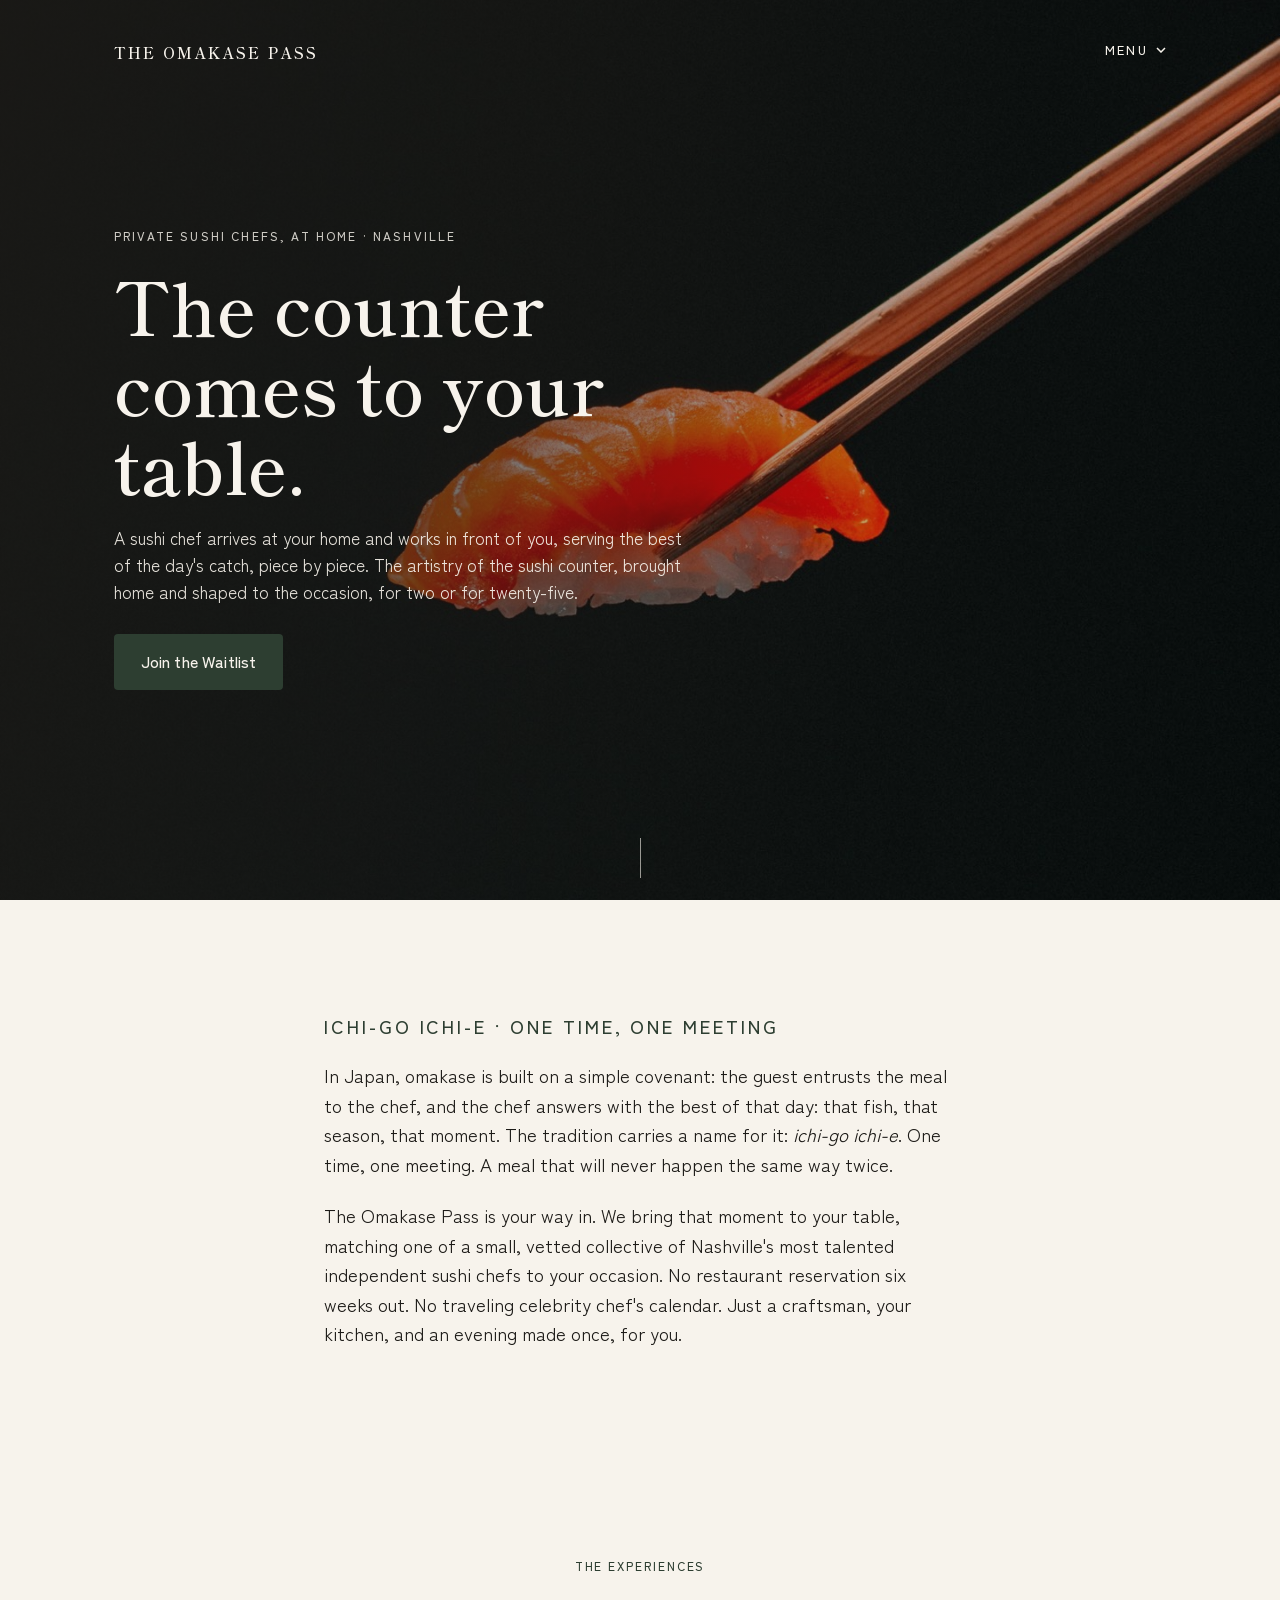
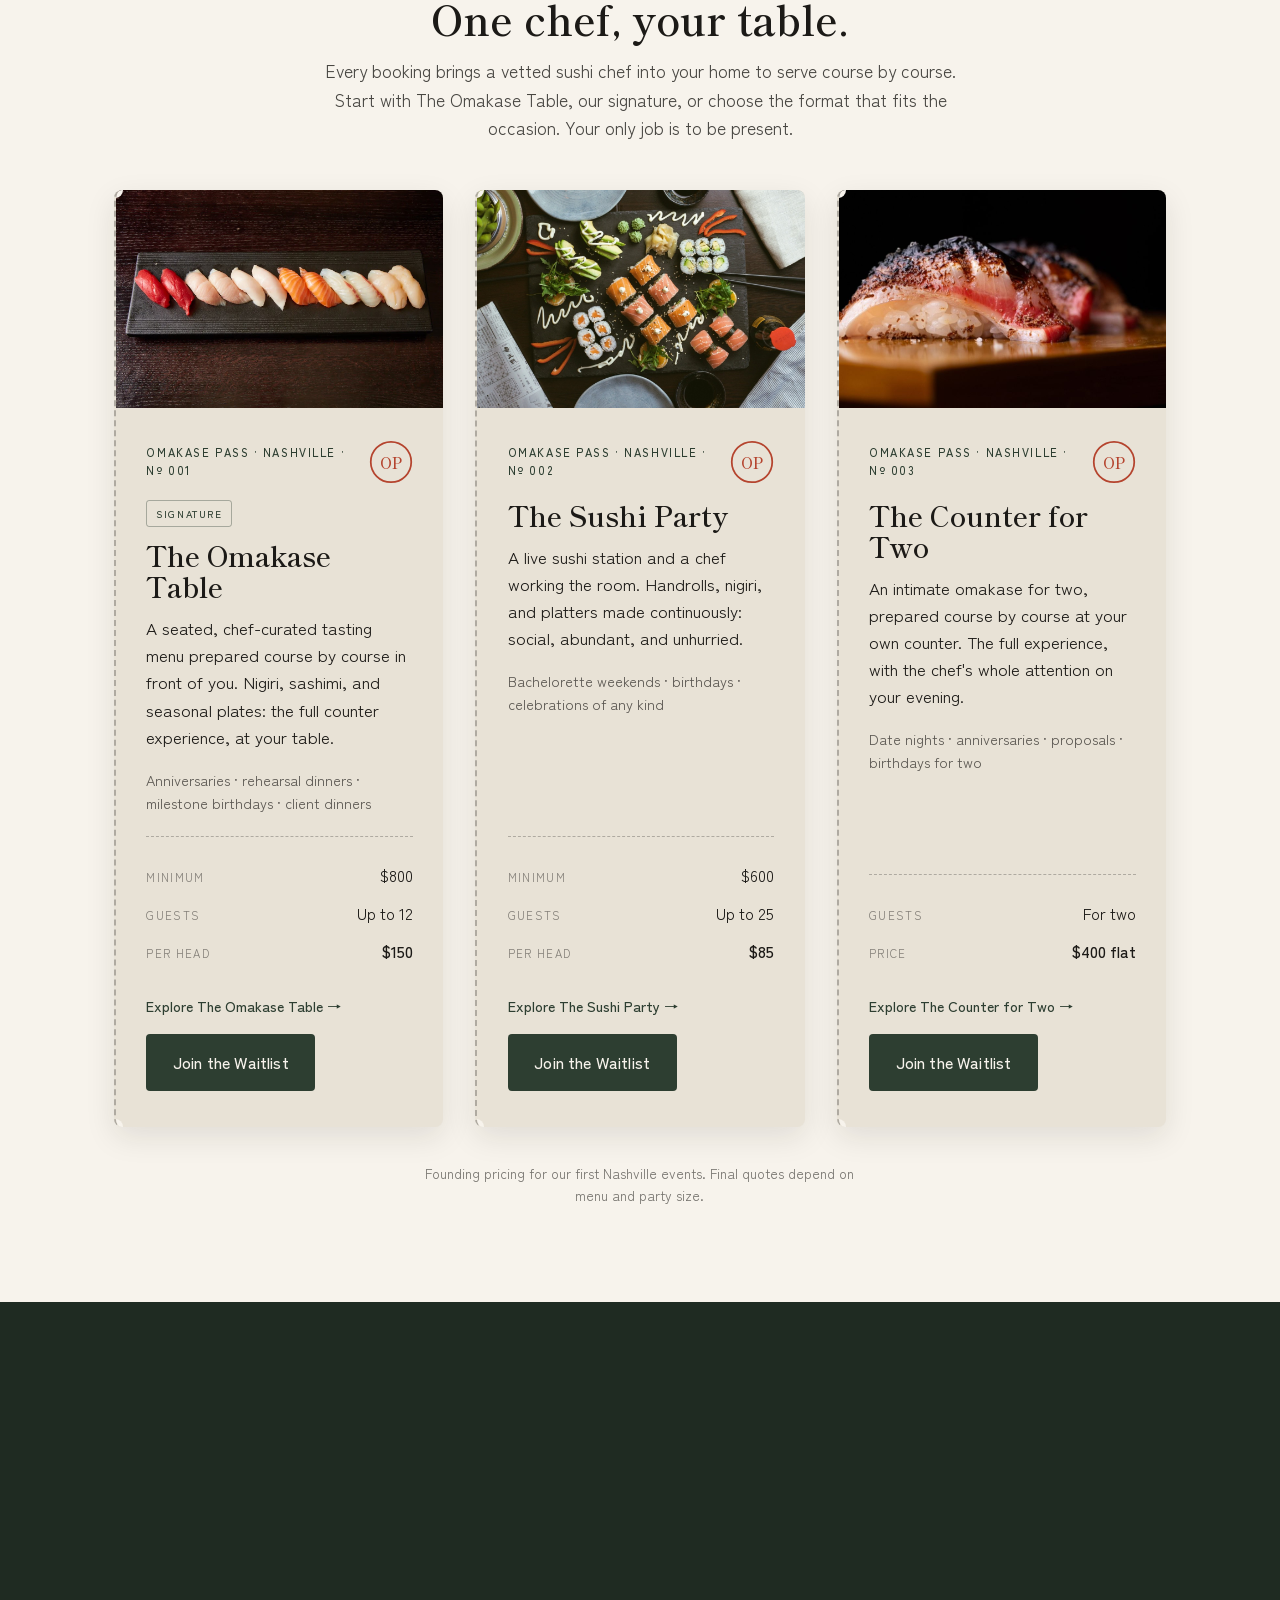
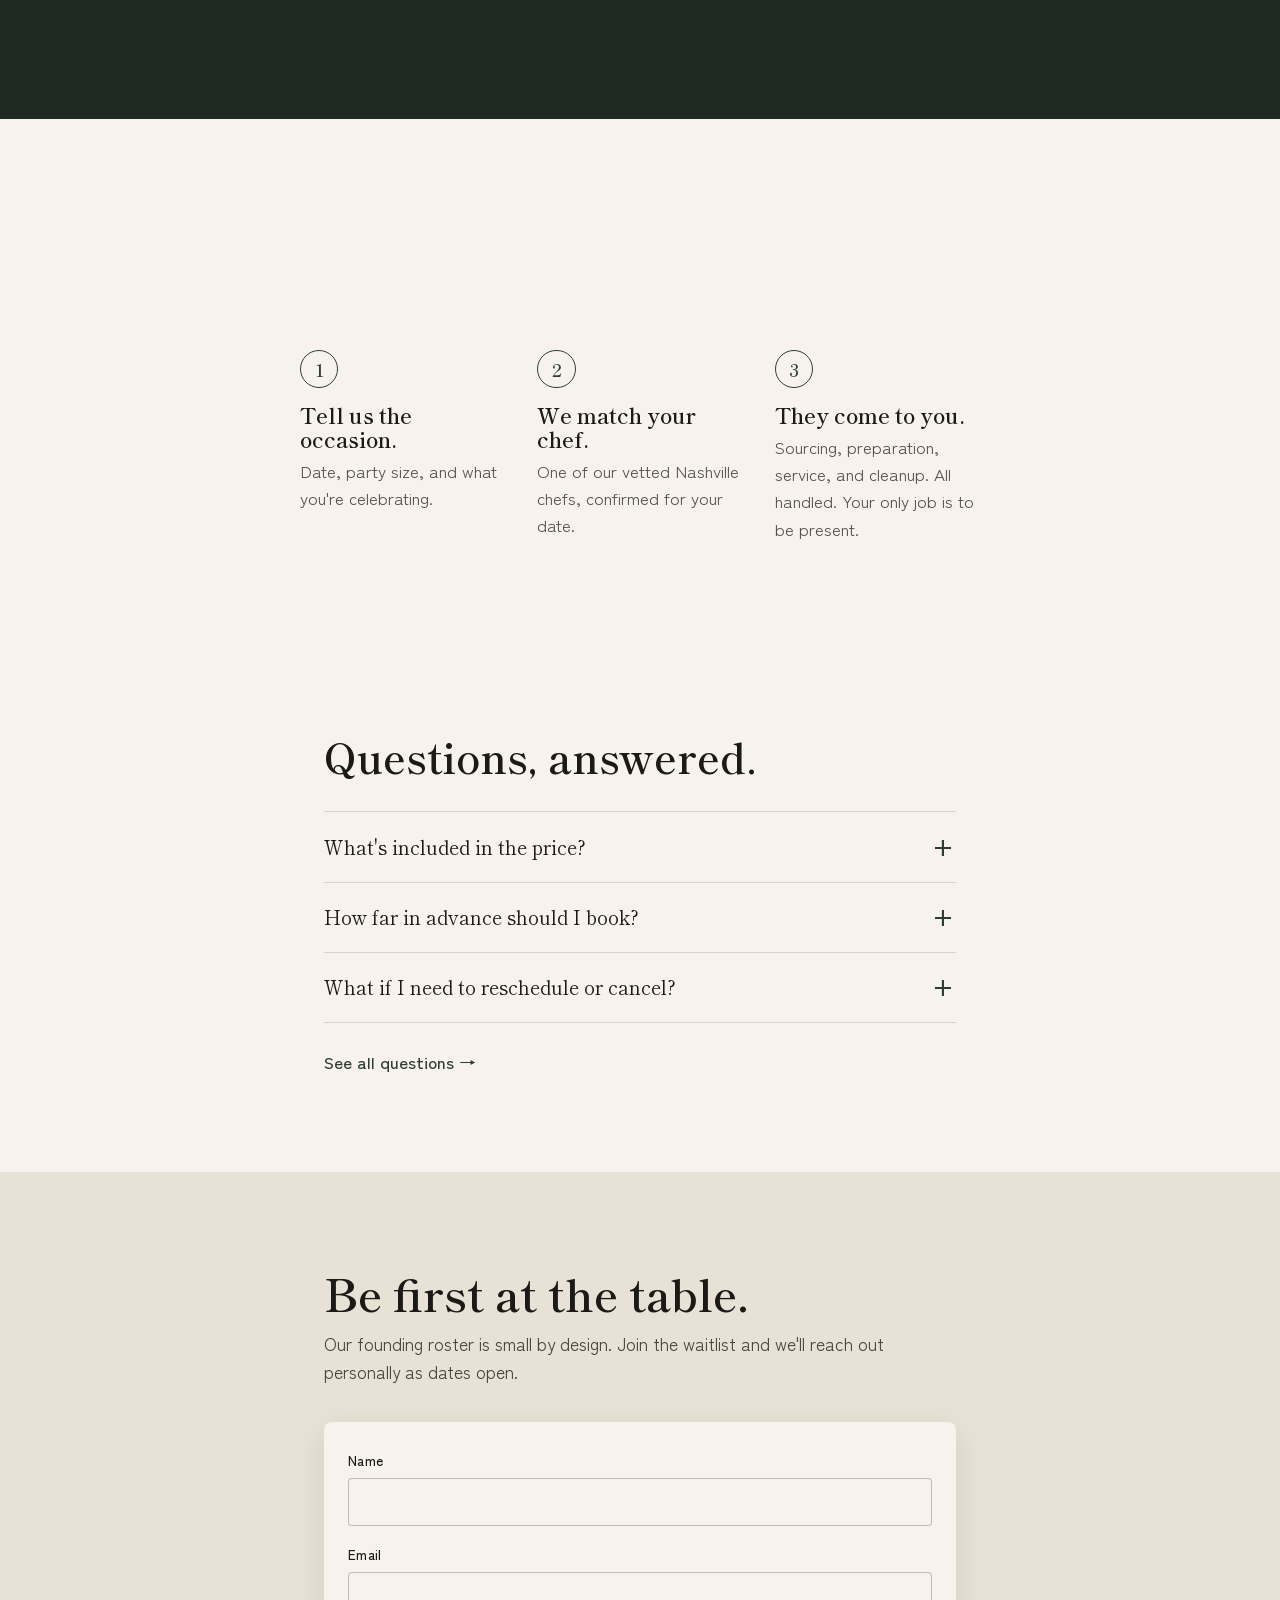
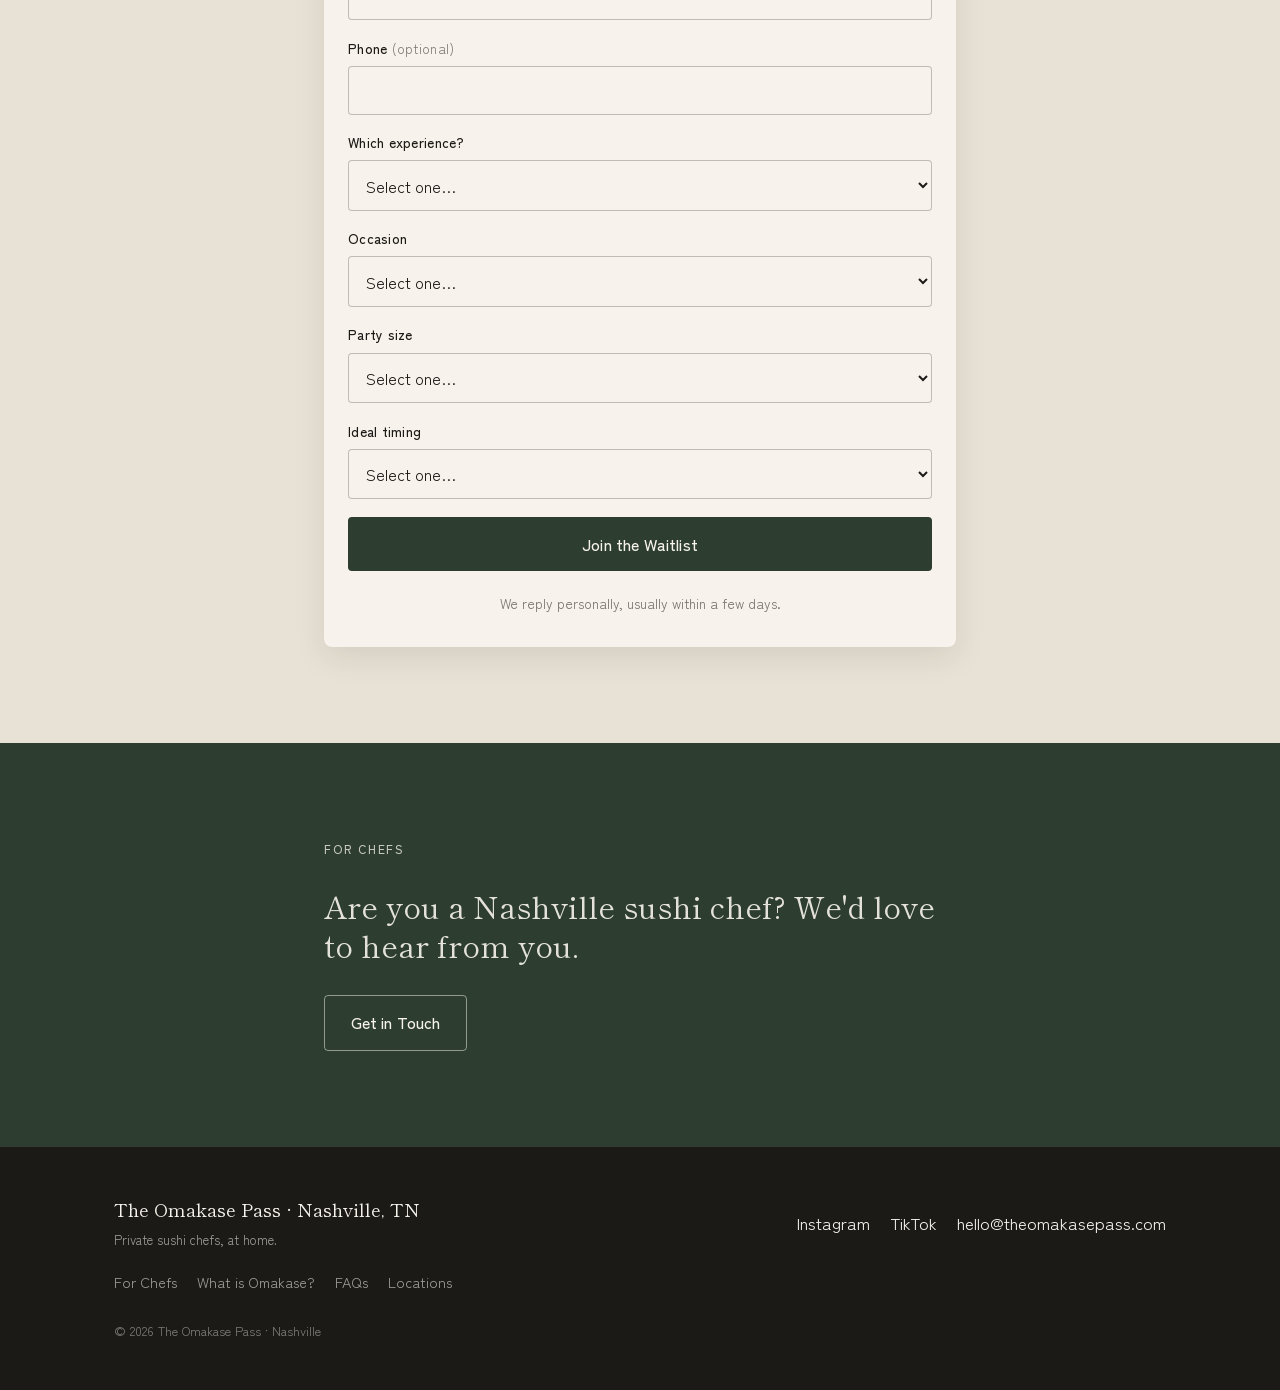
==== commit d29d36a1: "Restore index.html mangled by TextEdit rich-text save The previous commit re-exported the page as a " ====
--- a/index.html
+++ b/index.html
@@ -1,157 +1,618 @@
-<!DOCTYPE html PUBLIC "-//W3C//DTD HTML 4.01//EN" "http://www.w3.org/TR/html4/strict.dtd">
-<html>
+<!DOCTYPE html>
+<html lang="en">
 <head>
-  <meta http-equiv="Content-Type" content="text/html; charset=utf-8">
-  <meta http-equiv="Content-Style-Type" content="text/css">
-  <title></title>
-  <meta name="Description" content="A private sushi chef and omakase at home in Nashville, for anniversaries, bachelorette parties, and birthdays. The counter comes to your table.">
-  <meta name="Generator" content="Cocoa HTML Writer">
-  <meta name="CocoaVersion" content="2685.6">
-  <style type="text/css">
-    p.p1 {margin: 0.0px 0.0px 0.0px 0.0px; font: 12.0px Times; color: #0000e9; -webkit-text-stroke: #0000e9}
-    p.p2 {margin: 0.0px 0.0px 0.0px 0.0px; font: 12.0px Times; -webkit-text-stroke: #000000; min-height: 14.0px}
-    p.p3 {margin: 0.0px 0.0px 0.0px 0.0px; font: 12.0px Times; -webkit-text-stroke: #000000}
-    p.p4 {margin: 0.0px 0.0px 0.0px 0.0px; font: 11.0px 'Helvetica Neue'; color: #000000; color: rgba(0, 0, 0, 0.85); -webkit-text-stroke: rgba(0, 0, 0, 0.85)}
-    p.p5 {margin: 0.0px 0.0px 12.0px 0.0px; font: 12.0px Times; -webkit-text-stroke: #000000}
-    p.p8 {margin: 0.0px 0.0px 12.0px 0.0px; font: 12.0px Times; color: #0000e9; -webkit-text-stroke: #0000e9}
-    p.p9 {margin: 0.0px 0.0px 0.0px 0.0px; font: 11.0px 'Helvetica Neue'; -webkit-text-stroke: #000000; background-color: #ffffff; min-height: 13.0px}
-    p.p10 {margin: 0.0px 0.0px 0.0px 0.0px; font: 11.0px 'Helvetica Neue'; color: #000000; color: rgba(0, 0, 0, 0.85); -webkit-text-stroke: rgba(0, 0, 0, 0.85); background-color: #ffffff}
-    p.p11 {margin: 0.0px 0.0px 0.0px 0.0px; font: 11.0px Times; color: #000000; color: rgba(0, 0, 0, 0.85); -webkit-text-stroke: rgba(0, 0, 0, 0.85); background-color: #ffffff}
-    p.p12 {margin: 0.0px 0.0px 0.0px 0.0px; font: 11.0px 'Helvetica Neue'; color: #000000; color: rgba(0, 0, 0, 0.85); -webkit-text-stroke: rgba(0, 0, 0, 0.85); min-height: 13.0px}
-    li.li3 {margin: 0.0px 0.0px 0.0px 0.0px; font: 12.0px Times; -webkit-text-stroke: #000000}
-    span.s1 {text-decoration: underline ; font-kerning: none}
-    span.s2 {font-kerning: none}
-    span.s3 {font-kerning: none; background-color: #b3b3b3}
-    span.s4 {font: 12.0px 'Times New Roman'; text-decoration: underline ; font-kerning: none}
-    span.s5 {font-kerning: none; color: #000000; -webkit-text-stroke: 0px #000000}
-    span.s6 {-webkit-text-stroke: 0px #000000}
-    span.s7 {font: 14.0px Times; font-kerning: none}
-    span.s8 {font: 11.0px Times; font-kerning: none}
-    span.s9 {font: 11.0px 'Helvetica Neue'; font-kerning: none}
-    span.s10 {font-kerning: none; background-color: #ffffff}
-    span.s11 {text-decoration: underline ; font-kerning: none; -webkit-text-stroke: 0px #0000e9}
-    ol.ol1 {list-style-type: decimal}
-  </style>
+  <meta charset="UTF-8" />
+  <meta name="viewport" content="width=device-width, initial-scale=1.0" />
+  <meta name="theme-color" content="#2D3E31" />
+
+  <!-- ============================================================
+       PAGE TITLE & DESCRIPTION (what shows in the browser tab and
+       in Google search results)
+       ============================================================ -->
+  <title>Private Omakase &amp; Sushi Chef at Home in Nashville | The Omakase Pass</title>
+  <meta name="description" content="A private sushi chef and omakase at home in Nashville, for anniversaries, bachelorette parties, and birthdays. The counter comes to your table." />
+  <link rel="canonical" href="https://theomakasepass.com/" />
+
+  <!-- ============================================================
+       OPEN GRAPH (controls the preview card when the link is shared
+       on Facebook, iMessage, LinkedIn, etc.)
+       The 1200x630 share image lives at /images/og.jpg.
+       ============================================================ -->
+  <meta property="og:type" content="website" />
+  <meta property="og:site_name" content="The Omakase Pass" />
+  <meta property="og:title" content="The Omakase Pass: Private Omakase, Made Once, For You" />
+  <meta property="og:description" content="A sushi chef at your table, serving the best of the day's catch. The artistry of the sushi counter, brought home, for two or for twenty-five." />
+  <meta property="og:url" content="https://theomakasepass.com/" />
+  <meta property="og:image" content="https://theomakasepass.com/images/og.jpg" />
+  <meta property="og:image:width" content="1200" />
+  <meta property="og:image:height" content="630" />
+
+  <!-- ============================================================
+       TWITTER / X CARD
+       ============================================================ -->
+  <meta name="twitter:card" content="summary_large_image" />
+  <meta name="twitter:title" content="The Omakase Pass: Private Omakase, Made Once, For You" />
+  <meta name="twitter:description" content="A sushi chef at your table, serving the best of the day's catch. The artistry of the sushi counter, brought home, for two or for twenty-five." />
+  <meta name="twitter:image" content="https://theomakasepass.com/images/og.jpg" />
+
+  <!-- ============================================================
+       FAVICON (the little icon in the browser tab)
+       ============================================================ -->
+  <link rel="icon" type="image/svg+xml" href="favicon.svg" />
+
+  <!-- ============================================================
+       FONTS (Google Fonts: Shippori Mincho for headlines, Zen Kaku
+       Gothic New for everything else). Preconnect speeds up loading.
+       ============================================================ -->
+  <link rel="preconnect" href="https://fonts.googleapis.com" />
+  <link rel="preconnect" href="https://fonts.gstatic.com" crossorigin />
+  <link href="https://fonts.googleapis.com/css2?family=Shippori+Mincho:wght@400;600&family=Zen+Kaku+Gothic+New:wght@400;500&display=swap" rel="stylesheet" />
+
+  <link rel="stylesheet" href="styles.css" />
+
+  <!-- Preload the hero background (a CSS background image, so it would
+       otherwise be discovered late) to protect Largest Contentful Paint. -->
+  <link rel="preload" as="image" href="images/hero.jpg" fetchpriority="high" />
+
+  <!-- ============================================================
+       ANALYTICS — Google Analytics 4 (property "The Omakase Pass",
+       Measurement ID G-955D8J9147)
+       ============================================================ -->
+  <script async src="https://www.googletagmanager.com/gtag/js?id=G-955D8J9147"></script>
+  <script>
+    window.dataLayer = window.dataLayer || [];
+    function gtag(){dataLayer.push(arguments);}
+    gtag('js', new Date());
+    gtag('config', 'G-955D8J9147');
+  </script>
+
+  <!-- ============================================================
+       SERVICE SCHEMA (this is a service-area business, not a storefront,
+       so we use Service + areaServed rather than LocalBusiness with a
+       physical address. No address/phone is invented (see review notes).)
+       ============================================================ -->
+  <script type="application/ld+json">
+  {
+    "@context": "https://schema.org",
+    "@type": "Service",
+    "name": "The Omakase Pass",
+    "serviceType": "Private omakase and sushi chef experiences",
+    "description": "Private, in-home omakase and sushi chef experiences in Nashville. A vetted collective of independent sushi chefs for anniversaries, birthdays, bachelorette parties, rehearsal dinners, and corporate events.",
+    "url": "https://theomakasepass.com",
+    "image": "https://theomakasepass.com/images/og.jpg",
+    "provider": {
+      "@type": "Organization",
+      "name": "The Omakase Pass",
+      "url": "https://theomakasepass.com",
+      "email": "hello@theomakasepass.com",
+      "sameAs": [
+        "https://instagram.com/omakasepass",
+        "https://tiktok.com/@omakasepass"
+      ]
+    },
+    "areaServed": [
+      { "@type": "City", "name": "Nashville", "containedInPlace": { "@type": "State", "name": "Tennessee" } },
+      { "@type": "City", "name": "Franklin", "containedInPlace": { "@type": "State", "name": "Tennessee" } },
+      { "@type": "City", "name": "Brentwood", "containedInPlace": { "@type": "State", "name": "Tennessee" } }
+    ],
+    "hasOfferCatalog": {
+      "@type": "OfferCatalog",
+      "name": "Private omakase experiences",
+      "itemListElement": [
+        {
+          "@type": "Offer",
+          "itemOffered": {
+            "@type": "Service",
+            "name": "The Counter for Two",
+            "description": "An intimate private omakase for two, prepared course by course at home. A flat rate of $400 for two guests."
+          },
+          "price": "400",
+          "priceCurrency": "USD"
+        },
+        {
+          "@type": "Offer",
+          "itemOffered": {
+            "@type": "Service",
+            "name": "The Omakase Table",
+            "description": "A seated, chef-curated omakase tasting prepared course by course in your home. $150 per person, $800 event minimum, up to 12 guests."
+          },
+          "priceSpecification": {
+            "@type": "UnitPriceSpecification",
+            "price": "150",
+            "priceCurrency": "USD",
+            "unitText": "per person"
+          }
+        },
+        {
+          "@type": "Offer",
+          "itemOffered": {
+            "@type": "Service",
+            "name": "The Sushi Party",
+            "description": "A live in-home sushi station with a chef working the room. Handrolls, nigiri, and platters made continuously. $85 per person, $600 event minimum, up to 25 guests."
+          },
+          "priceSpecification": {
+            "@type": "UnitPriceSpecification",
+            "price": "85",
+            "priceCurrency": "USD",
+            "unitText": "per person"
+          }
+        }
+      ]
+    }
+  }
+  </script>
 </head>
+
 <body>
-<p class="p1"><span class="s1">Skip to waitlist</span></p>
-<p class="p2"><span class="s2"></span><br></p>
-<p class="p2"><span class="s2"></span><br></p>
-<p class="p3"><span class="s2">The Omakase Pass</span></p>
-<p class="p4"><span class="s3">Menu</span></p>
-<p class="p5"><span class="s2">Private sushi chefs at home · Nashville</span></p>
-<h1 style="margin: 0.0px 0.0px 16.1px 0.0px; font: 24.0px Times; -webkit-text-stroke: #000000"><span class="s2"><b>The counter comes to your table.</b></span></h1>
-<p class="p5"><span class="s2">A sushi chef arrives at your home and works in front of you, serving the best of the day's catch, piece by piece. The artistry of the sushi counter, brought home and shaped to the occasion for two or for twenty-five.</span></p>
-<p class="p1"><span class="s1">Join the Waitlist</span></p>
-<p class="p5"><span class="s2">Ichi-go ichi-e · One time, one meeting</span></p>
-<p class="p5"><span class="s2">In Japan, omakase is built on a simple covenant: the guest entrusts the meal to the chef, and the chef answers with the best of that day: that fish, that season, that moment. The tradition carries a name for it: <i>ichi-go ichi-e</i>. One time, one meeting. A meal that will never happen the same way twice.</span></p>
-<p class="p5"><span class="s2">The Omakase Pass is your way in. We bring that moment to your table, matching one of a small, vetted collective of Nashville's most talented independent sushi chefs to your occasion. No restaurant reservation six weeks out. No traveling celebrity chef's calendar. Just a craftsman, your kitchen, and an evening made once… for you.</span></p>
-<p class="p5"><span class="s2">The experiences</span></p>
-<h2 style="margin: 0.0px 0.0px 14.9px 0.0px; font: 18.0px Times; -webkit-text-stroke: #000000"><span class="s2"><b>One chef. Your table.</b></span></h2>
-<p class="p5"><span class="s2">Every booking brings a vetted sushi chef into your home to serve course by course. Start with The Omakase Table, our signature, or choose the format that fits the occasion. Your only job is to be present.</span></p>
-<p class="p2"><span class="s2"></span><br></p>
-<p class="p3"><span class="s2">Omakase Pass · Nashville · Nº 001</span></p>
-<p class="p3"><span class="s2">OP</span></p>
-<p class="p3"><span class="s2">Signature</span></p>
-<h2 style="margin: 0.0px 0.0px 14.9px 0.0px; font: 18.0px Times; -webkit-text-stroke: #000000"><span class="s2"><b>The Omakase Table</b></span></h2>
-<p class="p5"><span class="s2">A seated, chef-curated tasting menu prepared course by course in front of you. Nigiri, sashimi, and seasonal plates: the full counter experience at your table.</span></p>
-<p class="p5"><span class="s2">Anniversaries · rehearsal dinners · milestone birthdays · client dinners</span></p>
-<p class="p3"><span class="s2">Minimum</span></p>
-<p class="p3"><span class="s2">$800</span></p>
-<p class="p3"><span class="s2">Guests</span></p>
-<p class="p3"><span class="s2">Up to 12</span></p>
-<p class="p3"><span class="s2">Per head</span></p>
-<p class="p3"><span class="s2">$150</span></p>
-<p class="p1"><span class="s1"><a href="file:///omakase-table">Explore The Omakase Table <span class="s4">→</span></a></span><span class="s5"> </span><span class="s1">Join the Waitlist</span></p>
-<p class="p2"><span class="s2"></span><br></p>
-<p class="p3"><span class="s2">Omakase Pass · Nashville · Nº 002</span></p>
-<p class="p3"><span class="s2">OP</span></p>
-<h2 style="margin: 0.0px 0.0px 14.9px 0.0px; font: 18.0px Times; -webkit-text-stroke: #000000"><span class="s2"><b>The Sushi Party</b></span></h2>
-<p class="p5"><span class="s2">A live sushi station and a chef working the room. Handrolls, nigiri, and platters made continuously: social, abundant, and unhurried.</span></p>
-<p class="p5"><span class="s2">Bachelorette weekends · birthdays · celebrations of any kind</span></p>
-<p class="p3"><span class="s2">Minimum</span></p>
-<p class="p3"><span class="s2">$600</span></p>
-<p class="p3"><span class="s2">Guests</span></p>
-<p class="p3"><span class="s2">Up to 25</span></p>
-<p class="p3"><span class="s2">Per head</span></p>
-<p class="p3"><span class="s2">$85</span></p>
-<p class="p1"><span class="s1"><a href="file:///sushi-party">Explore The Sushi Party <span class="s4">→</span></a></span><span class="s5"> </span><span class="s1">Join the Waitlist</span></p>
-<p class="p2"><span class="s2"></span><br></p>
-<p class="p3"><span class="s2">Omakase Pass · Nashville · Nº 003</span></p>
-<p class="p3"><span class="s2">OP</span></p>
-<h2 style="margin: 0.0px 0.0px 14.9px 0.0px; font: 18.0px Times; -webkit-text-stroke: #000000"><span class="s2"><b>The Counter for Two</b></span></h2>
-<p class="p5"><span class="s2">An intimate omakase for two, prepared course by course at your own counter. The full experience with the chef's whole attention on your evening.</span></p>
-<p class="p5"><span class="s2">Date nights · anniversaries · proposals · birthdays for two</span></p>
-<p class="p3"><span class="s2">Guests</span></p>
-<p class="p3"><span class="s2">For two</span></p>
-<p class="p3"><span class="s2">Price</span></p>
-<p class="p3"><span class="s2">$400 flat</span></p>
-<p class="p1"><span class="s1"><a href="file:///counter-for-two">Explore The Counter for Two <span class="s4">→</span></a></span><span class="s5"> </span><span class="s1">Join the Waitlist</span></p>
-<p class="p5"><span class="s2">Final quotes depend on menu and party size. Gratuity not included.<span class="Apple-converted-space"> </span></span></p>
-<h2 style="margin: 0.0px 0.0px 14.9px 0.0px; font: 18.0px Times; -webkit-text-stroke: #000000"><span class="s2"><b>A vetted collective. Not a marketplace.</b></span></h2>
-<p class="p5"><span class="s2">Every chef on The Omakase Pass is independently vetted for skill, for sourcing, and for the kind of hospitality that can't be faked. We'd rather represent five exceptional chefs than fifty adequate ones.</span></p>
-<p class="p2"><span class="s2"></span><br></p>
-<h2 style="margin: 0.0px 0.0px 14.9px 0.0px; font: 18.0px Times; -webkit-text-stroke: #000000"><span class="s2"><b>How a private omakase night works</b></span></h2>
-<ol class="ol1">
-  <li class="li3"><span class="s6"></span><span class="s2">1 </span><span class="s7"><b>Tell us the occasion.<br>
-</b></span><span class="s2">Date, party size, and what you're celebrating.</span></li>
-  <li class="li3"><span class="s6"></span><span class="s2">2 </span><span class="s7"><b>We match your chef.<br>
-</b></span><span class="s2">One of our vetted Nashville chefs, confirmed for your date.</span></li>
-  <li class="li3"><span class="s6"></span><span class="s2">3 </span><span class="s7"><b>They come to you.<br>
-</b></span><span class="s2">Sourcing, preparation, service, and cleanup. All handled. Your only job is to be present.</span></li>
-</ol>
-<h2 style="margin: 0.0px 0.0px 14.9px 0.0px; font: 18.0px Times; -webkit-text-stroke: #000000"><span class="s2"><b>Questions, answered.</b></span></h2>
-<p class="p3"><span class="s2">What's included in the price?</span></p>
-<p class="p5"><span class="s2">Everything but the table. Your chef brings the fish, the ingredients, and their own tools, and handles preparation, service, and cleanup. You provide the kitchen and the guests. Final quotes depend on your menu and party size.</span></p>
-<p class="p3"><span class="s2">How far in advance should I book?</span></p>
-<p class="p5"><span class="s2">As much notice as you can give us helps. Each event is matched to an individual chef's calendar, and weekends fill quickly, so earlier means more options. Once we have your date, we'll confirm a chef who fits.</span></p>
-<p class="p3"><span class="s2">What if I need to reschedule or cancel?</span></p>
-<p class="p5"><span class="s2">Plans change, and we'll always try to work with you. The exact deposit and cancellation terms are confirmed in writing when you book.</span></p>
-<p class="p8"><span class="s1"><a href="file:///faqs">See all questions <span class="s4">→</span></a></span></p>
-<h2 style="margin: 0.0px 0.0px 14.9px 0.0px; font: 18.0px Times; -webkit-text-stroke: #000000"><span class="s2"><b>Be first at the table.</b></span></h2>
-<p class="p5"><span class="s2">Our founding roster is small by design. Join the waitlist and we'll reach out personally as dates open.</span></p>
-<p class="p9"><span class="s2"></span><br></p>
-<p class="p3"><span class="s2">Name</span></p>
-<p class="p3"><span class="s2">Email</span></p>
-<p class="p3"><span class="s2">Phone (optional)</span></p>
-<p class="p3"><span class="s2">Which experience?</span></p>
-<p class="p10"><span class="s2"><span class="Apple-converted-space">              </span></span><span class="s8">Select one…</span></p>
-<p class="p11"><span class="s9"><span class="Apple-converted-space">              </span></span><span class="s2">The Counter for Two (date night)</span></p>
-<p class="p11"><span class="s9"><span class="Apple-converted-space">              </span></span><span class="s2">The Omakase Table</span></p>
-<p class="p11"><span class="s9"><span class="Apple-converted-space">              </span></span><span class="s2">The Sushi Party</span></p>
-<p class="p10"><span class="s2"><span class="Apple-converted-space">              </span></span><span class="s8">Not sure yet</span></p>
-<p class="p12"><span class="s10"><span class="Apple-converted-space">            </span></span></p>
-<p class="p3"><span class="s2">Occasion</span></p>
-<p class="p10"><span class="s2"><span class="Apple-converted-space">              </span></span><span class="s8">Select one…</span></p>
-<p class="p10"><span class="s2"><span class="Apple-converted-space">              </span></span><span class="s8">Anniversary</span></p>
-<p class="p10"><span class="s2"><span class="Apple-converted-space">              </span></span><span class="s8">Birthday</span></p>
-<p class="p10"><span class="s2"><span class="Apple-converted-space">              </span></span><span class="s8">Bachelorette</span></p>
-<p class="p11"><span class="s9"><span class="Apple-converted-space">              </span></span><span class="s2">Rehearsal dinner</span></p>
-<p class="p10"><span class="s2"><span class="Apple-converted-space">              </span></span><span class="s8">Corporate</span></p>
-<p class="p10"><span class="s2"><span class="Apple-converted-space">              </span></span><span class="s8">Other</span></p>
-<p class="p12"><span class="s10"><span class="Apple-converted-space">            </span></span></p>
-<p class="p3"><span class="s2">Party size</span></p>
-<p class="p10"><span class="s2"><span class="Apple-converted-space">              </span></span><span class="s8">Select one…</span></p>
-<p class="p10"><span class="s2"><span class="Apple-converted-space">              </span></span><span class="s8">4–6</span></p>
-<p class="p10"><span class="s2"><span class="Apple-converted-space">              </span></span><span class="s8">7–12</span></p>
-<p class="p10"><span class="s2"><span class="Apple-converted-space">              </span></span><span class="s8">13–25</span></p>
-<p class="p10"><span class="s2"><span class="Apple-converted-space">              </span></span><span class="s8">25+</span></p>
-<p class="p12"><span class="s10"><span class="Apple-converted-space">            </span></span></p>
-<p class="p3"><span class="s2">Ideal timing</span></p>
-<p class="p10"><span class="s2"><span class="Apple-converted-space">              </span></span><span class="s8">Select one…</span></p>
-<p class="p10"><span class="s2"><span class="Apple-converted-space">              </span></span><span class="s8">Next 30 days</span></p>
-<p class="p10"><span class="s2"><span class="Apple-converted-space">              </span></span><span class="s8">1–3 months</span></p>
-<p class="p10"><span class="s2"><span class="Apple-converted-space">              </span></span><span class="s8">Just curious</span></p>
-<p class="p12"><span class="s10"><span class="Apple-converted-space">            </span></span></p>
-<p class="p4"><span class="s3">Join the Waitlist</span></p>
-<p class="p5"><span class="s2">We reply personally, usually within a few days.</span></p>
-<p class="p5"><span class="s2">For Chefs</span></p>
-<p class="p5"><span class="s2">Are you a Nashville sushi chef? We'd love to hear from you.</span></p>
-<p class="p1"><span class="s1"><a href="mailto:hello@theomakasepass.com?subject=Founding%20Chef%3A%20%5BYour%20Name%5D">Get in Touch</a></span></p>
-<p class="p5"><span class="s2">The Omakase Pass · Nashville, TNPrivate sushi chefs, at home.</span></p>
-<p class="p1"><span class="s1"><a href="https://instagram.com/omakasepass">Instagram</a></span><span class="s5"> <a href="https://tiktok.com/@omakasepass"><span class="s11">TikTok</span></a> <a href="mailto:hello@theomakasepass.com"><span class="s11">hello@theomakasepass.com</span></a></span></p>
-<p class="p1"><span class="s1">For Chefs</span><span class="s5"> <a href="file:///omakase"><span class="s11">What is Omakase?</span></a> <a href="file:///faqs"><span class="s11">FAQs</span></a> <a href="file:///locations"><span class="s11">Locations</span></a></span></p>
-<p class="p5"><span class="s2">© 2026 The Omakase Pass · Nashville</span></p>
-<p class="p1"><span class="s1">Join the Waitlist</span></p>
+  <!-- Skip link for keyboard users: jumps straight to main content -->
+  <a class="skip-link" href="#waitlist">Skip to waitlist</a>
+
+  <!-- ============================================================
+       1. HERO
+       ============================================================ -->
+  <header class="hero" id="top">
+    <!-- Full-bleed background image (images/hero.jpg). If it is ever
+         missing, a dark forest wash shows behind the overlay. -->
+    <div class="hero__bg" role="img" aria-label="A piece of nigiri sushi lifted with chopsticks at a private omakase dinner"></div>
+    <div class="hero__overlay"></div>
+
+    <div class="hero__inner">
+      <div class="hero__topbar reveal-hero">
+        <div class="wordmark">The Omakase Pass</div>
+
+        <nav class="menu" aria-label="Site menu">
+          <button class="menu__btn" id="menu-btn" type="button"
+                  aria-haspopup="true" aria-expanded="false" aria-controls="site-menu">
+            Menu
+            <svg class="menu__chevron" viewBox="0 0 10 6" width="10" height="6" aria-hidden="true">
+              <path d="M1 1l4 4 4-4" fill="none" stroke="currentColor" stroke-width="1.5" />
+            </svg>
+          </button>
+          <ul class="menu__panel" id="site-menu" hidden>
+            <li><a href="/faqs">FAQs</a></li>
+            <li><a href="/locations">Locations</a></li>
+            <li><a href="/omakase">What is Omakase?</a></li>
+          </ul>
+        </nav>
+      </div>
+
+      <div class="hero__content">
+        <p class="hero__eyebrow reveal-hero">Private sushi chefs, at home · Nashville</p>
+        <h1 class="hero__headline reveal-hero">The counter comes to your table.</h1>
+        <p class="hero__subhead reveal-hero">
+          A sushi chef arrives at your home and works in front of you, serving the best of the
+          day's catch, piece by piece. The artistry of the sushi counter, brought home and
+          shaped to the occasion, for two or for twenty-five.
+        </p>
+        <a class="btn btn--primary reveal-hero" href="#waitlist" data-scroll>Join the Waitlist</a>
+      </div>
+    </div>
+
+    <!-- Subtle scroll cue -->
+    <a class="scroll-cue" href="#proposition" data-scroll aria-label="Scroll down">
+      <span class="scroll-cue__line"></span>
+    </a>
+  </header>
+
+  <main>
+    <!-- ============================================================
+         2. THE PROPOSITION
+         ============================================================ -->
+    <section class="section proposition" id="proposition">
+      <div class="prose reveal">
+        <p class="eyebrow">Ichi-go ichi-e · One time, one meeting</p>
+        <p>
+          In Japan, omakase is built on a simple covenant: the guest entrusts the meal
+          to the chef, and the chef answers with the best of that day: that fish, that
+          season, that moment. The tradition carries a name for it: <em>ichi-go ichi-e</em>.
+          One time, one meeting. A meal that will never happen the same way twice.
+        </p>
+        <p>
+          The Omakase Pass is your way in. We bring that moment to your table, matching one of
+          a small, vetted collective of Nashville's most talented independent sushi chefs to
+          your occasion. No restaurant reservation six weeks out. No traveling celebrity
+          chef's calendar. Just a craftsman, your kitchen, and an evening made once, for you.
+        </p>
+      </div>
+    </section>
+
+    <!-- ============================================================
+         3. THE EXPERIENCES — the three "Pass" cards
+         ============================================================ -->
+    <section class="section experiences" id="experiences">
+      <div class="container">
+        <div class="experiences__intro reveal">
+          <p class="eyebrow">The experiences</p>
+          <h2 class="experiences__headline">One chef, your table.</h2>
+          <p class="experiences__sub">
+            Every booking brings a vetted sushi chef into your home to serve course by course.
+            Start with The Omakase Table, our signature, or choose the format that fits the
+            occasion. Your only job is to be present.
+          </p>
+        </div>
+        <div class="cards">
+
+          <!-- Card 1 — Nº 001 · The Omakase Table -->
+          <article class="pass-card reveal">
+            <div class="pass-card__media">
+              <div class="pass-card__img pass-card__img--tasting" role="img" aria-label="A multi-course omakase tasting plated course by course by a private chef at an in-home dinner"></div>
+            </div>
+            <div class="pass-card__body">
+              <div class="pass-card__eyebrow">
+                <span>Omakase Pass · Nashville · Nº 001</span>
+                <!-- Hanko stamp: settles into place on scroll -->
+                <span class="hanko" aria-hidden="true">
+                  <svg viewBox="0 0 100 100" width="100%" height="100%">
+                    <circle cx="50" cy="50" r="46" fill="none" stroke="currentColor" stroke-width="4" />
+                    <text x="50" y="50" text-anchor="middle" dominant-baseline="central" class="hanko__text">OP</text>
+                  </svg>
+                </span>
+              </div>
+              <span class="pass-card__flag">Signature</span>
+              <h2 class="pass-card__title">The Omakase Table</h2>
+              <p class="pass-card__desc">
+                A seated, chef-curated tasting menu prepared course by course in front of
+                you. Nigiri, sashimi, and seasonal plates: the full counter experience,
+                at your table.
+              </p>
+              <p class="pass-card__note">Anniversaries · rehearsal dinners · milestone birthdays · client dinners</p>
+              <dl class="pass-card__specs">
+                <div class="spec"><dt>Minimum</dt><dd>$800</dd></div>
+                <div class="spec"><dt>Guests</dt><dd>Up to 12</dd></div>
+                <div class="spec spec--price"><dt>Per head</dt><dd>$150</dd></div>
+              </dl>
+              <a class="pass-card__link" href="/omakase-table">Explore The Omakase Table →</a>
+              <a class="btn btn--primary" href="#waitlist" data-scroll>Join the Waitlist</a>
+            </div>
+          </article>
+
+          <!-- Card 2 — Nº 002 · The Sushi Party -->
+          <article class="pass-card reveal">
+            <div class="pass-card__media">
+              <div class="pass-card__img pass-card__img--party" role="img" aria-label="A private sushi chef preparing handrolls at a live in-home sushi party in Nashville"></div>
+            </div>
+            <div class="pass-card__body">
+              <div class="pass-card__eyebrow">
+                <span>Omakase Pass · Nashville · Nº 002</span>
+                <span class="hanko" aria-hidden="true">
+                  <svg viewBox="0 0 100 100" width="100%" height="100%">
+                    <circle cx="50" cy="50" r="46" fill="none" stroke="currentColor" stroke-width="4" />
+                    <text x="50" y="50" text-anchor="middle" dominant-baseline="central" class="hanko__text">OP</text>
+                  </svg>
+                </span>
+              </div>
+              <h2 class="pass-card__title">The Sushi Party</h2>
+              <p class="pass-card__desc">
+                A live sushi station and a chef working the room. Handrolls, nigiri, and
+                platters made continuously: social, abundant, and unhurried.
+              </p>
+              <p class="pass-card__note">Bachelorette weekends · birthdays · celebrations of any kind</p>
+              <dl class="pass-card__specs">
+                <div class="spec"><dt>Minimum</dt><dd>$600</dd></div>
+                <div class="spec"><dt>Guests</dt><dd>Up to 25</dd></div>
+                <div class="spec spec--price"><dt>Per head</dt><dd>$85</dd></div>
+              </dl>
+              <a class="pass-card__link" href="/sushi-party">Explore The Sushi Party →</a>
+              <a class="btn btn--primary" href="#waitlist" data-scroll>Join the Waitlist</a>
+            </div>
+          </article>
+
+          <!-- Card 3 — Nº 003 · The Counter for Two -->
+          <article class="pass-card reveal">
+            <div class="pass-card__media">
+              <div class="pass-card__img pass-card__img--date" role="img" aria-label="An intimate omakase dinner for two prepared by a private sushi chef at home"></div>
+            </div>
+            <div class="pass-card__body">
+              <div class="pass-card__eyebrow">
+                <span>Omakase Pass · Nashville · Nº 003</span>
+                <span class="hanko" aria-hidden="true">
+                  <svg viewBox="0 0 100 100" width="100%" height="100%">
+                    <circle cx="50" cy="50" r="46" fill="none" stroke="currentColor" stroke-width="4" />
+                    <text x="50" y="50" text-anchor="middle" dominant-baseline="central" class="hanko__text">OP</text>
+                  </svg>
+                </span>
+              </div>
+              <h2 class="pass-card__title">The Counter for Two</h2>
+              <p class="pass-card__desc">
+                An intimate omakase for two, prepared course by course at your own counter.
+                The full experience, with the chef's whole attention on your evening.
+              </p>
+              <p class="pass-card__note">Date nights · anniversaries · proposals · birthdays for two</p>
+              <dl class="pass-card__specs">
+                <div class="spec"><dt>Guests</dt><dd>For two</dd></div>
+                <div class="spec spec--price"><dt>Price</dt><dd>$400 flat</dd></div>
+              </dl>
+              <a class="pass-card__link" href="/counter-for-two">Explore The Counter for Two →</a>
+              <a class="btn btn--primary" href="#waitlist" data-scroll>Join the Waitlist</a>
+            </div>
+          </article>
+
+        </div>
+
+        <p class="pricing-note">
+          Founding pricing for our first Nashville events. Final quotes depend on menu and party size.
+        </p>
+      </div>
+    </section>
+
+    <!-- ============================================================
+         4. TRUST BLOCK
+         ============================================================ -->
+    <section class="section trust" id="trust">
+      <div class="prose reveal">
+        <h2 class="trust__headline">A vetted collective. Not a marketplace.</h2>
+        <p>
+          Every chef on The Omakase Pass is independently vetted for skill, for sourcing,
+          and for the kind of hospitality that can't be faked. We'd rather represent five
+          exceptional chefs than fifty adequate ones.
+        </p>
+
+        <!-- Real founding-chef cards will slot into this row later
+             without any redesign needed. -->
+        <div class="chef-row">
+          <!-- founding chef cards go here -->
+        </div>
+      </div>
+    </section>
+
+    <!-- ============================================================
+         5. HOW IT WORKS — 3 steps, revealed in sequence
+         ============================================================ -->
+    <section class="section how" id="how">
+      <div class="container">
+        <h2 class="how__headline reveal">How a private omakase night works</h2>
+        <ol class="steps">
+          <li class="step reveal-step">
+            <span class="step__num">1</span>
+            <h3 class="step__title">Tell us the occasion.</h3>
+            <p class="step__text">Date, party size, and what you're celebrating.</p>
+          </li>
+          <li class="step reveal-step">
+            <span class="step__num">2</span>
+            <h3 class="step__title">We match your chef.</h3>
+            <p class="step__text">One of our vetted Nashville chefs, confirmed for your date.</p>
+          </li>
+          <li class="step reveal-step">
+            <span class="step__num">3</span>
+            <h3 class="step__title">They come to you.</h3>
+            <p class="step__text">Sourcing, preparation, service, and cleanup. All handled. Your only job is to be present.</p>
+          </li>
+        </ol>
+      </div>
+    </section>
+
+    <!-- ============================================================
+         FAQ  (Part 1, item 5 — draft answers; policy items flagged in
+         the review summary as unconfirmed)
+         ============================================================ -->
+    <section class="section faq" id="faq">
+      <div class="prose">
+        <h2 class="faq__headline reveal">Questions, answered.</h2>
+        <div class="faq__list reveal">
+          <details class="faq__item">
+            <summary>What's included in the price?</summary>
+            <div class="faq__answer">
+              <p>Everything but the table. Your chef brings the fish, the ingredients, and
+              their own tools, and handles preparation, service, and cleanup. You provide
+              the kitchen and the guests. Final quotes depend on your menu and party size.</p>
+            </div>
+          </details>
+          <details class="faq__item">
+            <summary>How far in advance should I book?</summary>
+            <div class="faq__answer">
+              <p>As much notice as you can give us helps. Each event is matched to an
+              individual chef's calendar, and weekends fill quickly, so earlier means more
+              options. Once we have your date, we'll confirm a chef who fits.</p>
+            </div>
+          </details>
+          <details class="faq__item">
+            <summary>What if I need to reschedule or cancel?</summary>
+            <div class="faq__answer">
+              <p>Plans change, and we'll always try to work with you. The exact deposit and
+              cancellation terms are confirmed in writing when you book.</p>
+            </div>
+          </details>
+        </div>
+        <p class="faq__more reveal">
+          <a href="/faqs">See all questions →</a>
+        </p>
+      </div>
+    </section>
+
+    <!-- ============================================================
+         6. WAITLIST FORM — the conversion point
+         ============================================================ -->
+    <section class="section waitlist" id="waitlist">
+      <div class="prose">
+        <h2 class="waitlist__headline reveal">Be first at the table.</h2>
+        <p class="waitlist__sub reveal">
+          Our founding roster is small by design. Join the waitlist and we'll reach out personally as dates open.
+        </p>
+
+        <!-- ============================================================
+             TALLY FORM EMBED
+             ------------------------------------------------------------
+             STEP 1 — Create the form:
+               Go to tally.so, create a new form, and add EXACTLY these
+               fields:
+                 • Name          (short text, required)
+                 • Email         (email, required)
+                 • Phone         (short text / phone, optional)
+                 • Which experience? (dropdown: The Counter for Two /
+                                  The Omakase Table / The Sushi Party /
+                                  Not sure yet)
+                 • Occasion      (dropdown: Anniversary / Birthday /
+                                  Bachelorette / Rehearsal dinner /
+                                  Corporate / Other)
+                 • Party size    (dropdown: 4–6 / 7–12 / 13–25 / 25+)
+                 • Ideal timing  (dropdown: Next 30 days / 1–3 months /
+                                  Just curious)
+
+             STEP 2 — Publish it, then copy the form ID from its URL.
+               A Tally URL looks like  https://tally.so/r/wABCDE
+               The part after /r/  (here: wABCDE) is your TALLY_FORM_ID.
+
+             STEP 3 — Delete the placeholder form below, then remove the
+               comment markers around the iframe and replace TALLY_FORM_ID.
+             ============================================================ -->
+
+        <!--
+        <iframe
+          data-tally-src="https://tally.so/embed/TALLY_FORM_ID?transparentBackground=1&hideTitle=1"
+          loading="lazy"
+          width="100%"
+          height="600"
+          frameborder="0"
+          marginheight="0"
+          marginwidth="0"
+          title="Join the waitlist">
+        </iframe>
+        <script async src="https://tally.so/widgets/embed.js"></script>
+        -->
+
+        <!-- WAITLIST FORM — submits to Formspree via AJAX (see script at the
+             bottom of this file). Keeps this custom design; no page reload.
+             Connected to Formspree form "Omakase Waitlist" (id mqerkaqg). -->
+        <form class="waitlist-form reveal" id="waitlist-form" aria-label="Join the waitlist"
+              action="https://formspree.io/f/mqerkaqg" method="POST">
+          <!-- Sets the subject line of the email Formspree sends you. -->
+          <input type="hidden" name="_subject" value="New Omakase Pass waitlist signup" />
+          <!-- Honeypot anti-spam field: hidden from people, tempting to bots. Leave empty. -->
+          <input type="text" name="_gotcha" tabindex="-1" autocomplete="off" aria-hidden="true" style="position:absolute;left:-9999px" />
+          <div class="field">
+            <label for="wf-name">Name</label>
+            <input id="wf-name" name="name" type="text" autocomplete="name" required />
+          </div>
+          <div class="field">
+            <label for="wf-email">Email</label>
+            <input id="wf-email" name="email" type="email" autocomplete="email" required />
+          </div>
+          <div class="field">
+            <label for="wf-phone">Phone <span class="field__opt">(optional)</span></label>
+            <input id="wf-phone" name="phone" type="tel" autocomplete="tel" />
+          </div>
+          <div class="field">
+            <label for="wf-package">Which experience?</label>
+            <select id="wf-package" name="package" required>
+              <option value="">Select one…</option>
+              <option>The Counter for Two (date night)</option>
+              <option>The Omakase Table</option>
+              <option>The Sushi Party</option>
+              <option>Not sure yet</option>
+            </select>
+          </div>
+          <div class="field">
+            <label for="wf-occasion">Occasion</label>
+            <select id="wf-occasion" name="occasion">
+              <option value="">Select one…</option>
+              <option>Anniversary</option>
+              <option>Birthday</option>
+              <option>Bachelorette</option>
+              <option>Rehearsal dinner</option>
+              <option>Corporate</option>
+              <option>Other</option>
+            </select>
+          </div>
+          <div class="field">
+            <label for="wf-party">Party size</label>
+            <select id="wf-party" name="party_size">
+              <option value="">Select one…</option>
+              <option>4–6</option>
+              <option>7–12</option>
+              <option>13–25</option>
+              <option>25+</option>
+            </select>
+          </div>
+          <div class="field">
+            <label for="wf-timing">Ideal timing</label>
+            <select id="wf-timing" name="timing">
+              <option value="">Select one…</option>
+              <option>Next 30 days</option>
+              <option>1–3 months</option>
+              <option>Just curious</option>
+            </select>
+          </div>
+          <button class="btn btn--primary btn--full" type="submit">Join the Waitlist</button>
+          <p class="form-note">We reply personally, usually within a few days.</p>
+        </form>
+      </div>
+    </section>
+
+    <!-- ============================================================
+         8. FOR CHEFS  (anchor section above the footer)
+         ============================================================ -->
+    <section class="section for-chefs" id="chefs">
+      <div class="prose reveal">
+        <p class="eyebrow eyebrow--light">For Chefs</p>
+        <p class="for-chefs__line">Are you a Nashville sushi chef? We'd love to hear from you.</p>
+        <a class="btn btn--ghost-light" href="mailto:hello@theomakasepass.com?subject=Founding%20Chef%3A%20%5BYour%20Name%5D">Get in Touch</a>
+      </div>
+    </section>
+  </main>
+
+  <!-- ============================================================
+       7. FOOTER
+       ============================================================ -->
+  <footer class="footer">
+    <div class="container footer__inner">
+      <p class="footer__brand">The Omakase Pass · Nashville, TN<span class="footer__descriptor">Private sushi chefs, at home.</span></p>
+
+      <nav class="footer__links" aria-label="Footer">
+        <a href="https://instagram.com/omakasepass" target="_blank" rel="noopener">Instagram</a>
+        <a href="https://tiktok.com/@omakasepass" target="_blank" rel="noopener">TikTok</a>
+        <a href="mailto:hello@theomakasepass.com">hello@theomakasepass.com</a>
+      </nav>
+
+      <nav class="footer__quiet" aria-label="More">
+        <a href="#chefs" data-scroll>For Chefs</a>
+        <a href="/omakase">What is Omakase?</a>
+        <a href="/faqs">FAQs</a>
+        <a href="/locations">Locations</a>
+      </nav>
+
+      <p class="footer__copy">© 2026 The Omakase Pass · Nashville</p>
+    </div>
+  </footer>
+
+  <!-- Sticky mobile call-to-action: appears once the hero scrolls away and
+       hides again as the waitlist form comes into view. Mobile only (CSS). -->
+  <a class="sticky-cta btn btn--primary" href="#waitlist" data-scroll>Join the Waitlist</a>
+
+  <script src="script.js"></script>
+
+  <!-- Waitlist form: submit to Formspree via AJAX (Formspree free tier locks
+       its own redirect field, so we redirect client-side). On success the
+       visitor is sent to the unlisted /thanks page. With JavaScript disabled
+       the form posts to Formspree directly, which shows its own confirmation. -->
+  <script>
+    (function () {
+      var form = document.getElementById('waitlist-form');
+      if (!form) return;
+      form.addEventListener('submit', function (e) {
+        e.preventDefault();
+        var btn = form.querySelector('button[type="submit"]');
+        var original = btn ? btn.textContent : '';
+        if (btn) { btn.disabled = true; btn.textContent = 'Sending…'; }
+        fetch(form.action, {
+          method: 'POST',
+          body: new FormData(form),
+          headers: { 'Accept': 'application/json' }
+        }).then(function (res) {
+          if (!res.ok) throw new Error('bad response');
+          window.location.assign('/thanks');
+        }).catch(function () {
+          if (btn) { btn.disabled = false; btn.textContent = original; }
+          var err = form.querySelector('.form-error');
+          if (!err) {
+            err = document.createElement('p');
+            err.className = 'form-error';
+            form.appendChild(err);
+          }
+          err.textContent =
+            'Something went wrong. Please email hello@theomakasepass.com and we\'ll add you.';
+        });
+      });
+    })();
+  </script>
 </body>
 </html>
--- a/styles.css
+++ b/styles.css
@@ -0,0 +1,1089 @@
+/* ============================================================
+   THE OMAKASE PASS — styles.css
+   Mobile-first (~390px), then enhanced for desktop.
+   ============================================================ */
+
+/* ---- 1. DESIGN TOKENS -------------------------------------- */
+:root {
+  --rice: #F7F3EC;        /* warm rice-white — page background */
+  --ink: #1C1A17;         /* near-black — primary text */
+  --forest: #2D3E31;      /* deep pine green — accent, buttons, links */
+  --forest-deep: #1F2B22; /* hover states, dark sections */
+  --vermillion: #B5442E;  /* muted red — hanko "sun" stamp detail ONLY */
+  --stone: #E8E2D6;       /* warm light grey — cards, dividers */
+
+  --font-display: "Shippori Mincho", Georgia, "Times New Roman", serif;
+  --font-body: "Zen Kaku Gothic New", system-ui, -apple-system, sans-serif;
+
+  --maxw: 1100px;         /* outer content width on desktop */
+  --prosew: 680px;        /* narrow width for reading blocks */
+
+  --shadow-card: 0 10px 30px rgba(28, 26, 23, 0.10);
+}
+
+/* ---- 2. RESET / BASE --------------------------------------- */
+*,
+*::before,
+*::after { box-sizing: border-box; }
+
+html { scroll-behavior: smooth; }
+
+body {
+  margin: 0;
+  overflow-x: hidden;
+  background: var(--rice);
+  color: var(--ink);
+  font-family: var(--font-body);
+  font-size: 1.0625rem;   /* ~17px */
+  line-height: 1.6;
+  -webkit-font-smoothing: antialiased;
+  text-rendering: optimizeLegibility;
+}
+
+img { max-width: 100%; display: block; }
+
+h1, h2, h3 {
+  font-family: var(--font-display);
+  font-weight: 600;
+  line-height: 1.1;
+  margin: 0;
+}
+
+p { margin: 0 0 1.2em; }
+p:last-child { margin-bottom: 0; }
+
+a { color: var(--forest); }
+
+/* Visible keyboard focus for everyone using Tab */
+:focus-visible {
+  outline: 3px solid var(--forest);
+  outline-offset: 3px;
+  border-radius: 2px;
+}
+
+/* Skip link — hidden until focused */
+.skip-link {
+  position: absolute;
+  left: -9999px;
+  top: 0;
+  background: var(--forest);
+  color: var(--rice);
+  padding: 0.75rem 1rem;
+  z-index: 100;
+  text-decoration: none;
+  border-radius: 0 0 6px 0;
+}
+.skip-link:focus { left: 0; }
+
+/* ---- 3. LAYOUT HELPERS ------------------------------------- */
+.container {
+  width: 100%;
+  max-width: var(--maxw);
+  margin-inline: auto;
+  padding-inline: 1.5rem;
+}
+
+.section { padding: 4.5rem 0; }
+
+.prose {
+  max-width: var(--prosew);
+  margin-inline: auto;
+  padding-inline: 1.5rem;
+}
+
+.eyebrow {
+  font-size: 0.75rem;
+  font-weight: 500;
+  letter-spacing: 0.16em;
+  text-transform: uppercase;
+  color: var(--forest);
+  margin-bottom: 1.25rem;
+}
+.eyebrow--light { color: var(--stone); opacity: 0.85; }
+
+/* ---- 4. BUTTONS -------------------------------------------- */
+.btn {
+  display: inline-block;
+  font-family: var(--font-body);
+  font-weight: 500;
+  font-size: 1rem;
+  letter-spacing: 0.01em;
+  text-decoration: none;
+  cursor: pointer;
+  border: 1px solid transparent;
+  border-radius: 4px;
+  padding: 0.9rem 1.6rem;
+  transition: background-color 0.18s ease, transform 0.18s ease, border-color 0.18s ease;
+}
+
+.btn--primary {
+  background: var(--forest);
+  color: var(--rice);
+}
+.btn--primary:hover {
+  background: var(--forest-deep);
+  transform: translateY(-1px);
+}
+.btn--primary:active { transform: translateY(0); }
+.btn--primary:disabled {
+  opacity: 0.55;
+  cursor: not-allowed;
+  transform: none;
+}
+
+/* Light-on-dark ghost button (used in the For Chefs dark section) */
+.btn--ghost-light {
+  background: transparent;
+  color: var(--rice);
+  border-color: rgba(247, 243, 236, 0.5);
+}
+.btn--ghost-light:hover {
+  background: rgba(247, 243, 236, 0.08);
+  border-color: var(--rice);
+  transform: translateY(-1px);
+}
+
+.btn--full { width: 100%; text-align: center; }
+
+/* ============================================================
+   5. HERO
+   ============================================================ */
+.hero {
+  position: relative;
+  min-height: 100svh;
+  display: flex;
+  flex-direction: column;
+  justify-content: flex-end;
+  overflow: hidden;
+  color: var(--rice);
+}
+
+/* Background image sits behind everything. A dark indigo fallback
+   shows through until /images/hero.jpg is supplied. */
+.hero__bg {
+  position: absolute;
+  inset: 0;
+  background-color: var(--forest-deep);
+  background-image: url("images/hero.jpg");
+  background-size: cover;
+  background-position: center;
+  z-index: 0;
+}
+
+/* Gradient overlay keeps text readable over the photo */
+.hero__overlay {
+  position: absolute;
+  inset: 0;
+  background: linear-gradient(
+    105deg,
+    rgba(28, 26, 23, 0.88) 0%,
+    rgba(28, 26, 23, 0.62) 38%,
+    rgba(28, 26, 23, 0.25) 68%,
+    rgba(28, 26, 23, 0.10) 100%
+  );
+  z-index: 1;
+}
+
+.hero__inner {
+  position: relative;
+  z-index: 2;
+  width: 100%;
+  max-width: var(--maxw);
+  margin-inline: auto;
+  padding: 1.5rem 1.5rem 3rem;
+  flex: 1;
+  display: flex;
+  flex-direction: column;
+  justify-content: flex-start;
+}
+
+.wordmark {
+  font-family: var(--font-display);
+  font-weight: 600;
+  font-size: 0.95rem;
+  letter-spacing: 0.14em;
+  text-transform: uppercase;
+  padding-top: 1rem;
+}
+
+/* Top bar: wordmark on the left, menu button on the right */
+.hero__topbar {
+  display: flex;
+  align-items: flex-start;
+  justify-content: space-between;
+  gap: 1rem;
+}
+
+/* ---- SITE MENU (hero, top-right) ---- */
+.menu { position: relative; }
+
+.menu__btn {
+  appearance: none;
+  -webkit-appearance: none;
+  background: transparent;
+  border: 0;
+  color: var(--rice);
+  font-family: var(--font-body);
+  font-weight: 500;
+  font-size: 0.8rem;
+  letter-spacing: 0.18em;
+  text-transform: uppercase;
+  cursor: pointer;
+  padding: 1rem 0 0.35rem;
+  display: inline-flex;
+  align-items: center;
+  gap: 0.5rem;
+}
+.menu__chevron {
+  transition: transform 0.2s ease;
+}
+.menu__btn[aria-expanded="true"] .menu__chevron {
+  transform: rotate(180deg);
+}
+
+.menu__panel {
+  position: absolute;
+  top: calc(100% + 0.4rem);
+  right: 0;
+  min-width: 190px;
+  margin: 0;
+  padding: 0.4rem 0;
+  list-style: none;
+  background: var(--rice);
+  border-radius: 8px;
+  box-shadow: var(--shadow-card);
+  z-index: 20;
+}
+.menu__panel[hidden] { display: none; }
+.menu__panel li { margin: 0; }
+.menu__panel a {
+  display: block;
+  padding: 0.6rem 1.2rem;
+  color: var(--ink);
+  text-decoration: none;
+  font-family: var(--font-body);
+  font-size: 0.95rem;
+  letter-spacing: 0;
+  text-transform: none;
+}
+.menu__panel a:hover,
+.menu__panel a:focus-visible {
+  background: var(--stone);
+  color: var(--forest);
+}
+
+@media (prefers-reduced-motion: reduce) {
+  .menu__chevron { transition: none; }
+}
+
+.hero__content {
+  width: 100%;
+  max-width: 620px;
+  margin-top: auto;
+  margin-bottom: auto;
+}
+
+.hero__eyebrow {
+  font-family: var(--font-body);
+  font-size: 0.75rem;
+  font-weight: 500;
+  letter-spacing: 0.18em;
+  text-transform: uppercase;
+  color: rgba(247, 243, 236, 0.82);
+  margin-bottom: 1.25rem;
+}
+
+.hero__headline {
+  font-size: clamp(1.9rem, 7.5vw, 4.5rem);
+  font-weight: 600;
+  margin-bottom: 1.1rem;
+}
+
+.hero__subhead {
+  font-size: 1.075rem;
+  line-height: 1.55;
+  max-width: 34em;
+  margin-bottom: 1.8rem;
+  color: rgba(247, 243, 236, 0.92);
+}
+
+/* Scroll cue — a thin descending line */
+.scroll-cue {
+  position: absolute;
+  bottom: 1.4rem;
+  left: 50%;
+  transform: translateX(-50%);
+  z-index: 3;
+  display: block;
+  width: 24px;
+  height: 40px;
+}
+.scroll-cue__line {
+  display: block;
+  width: 1px;
+  height: 100%;
+  margin-inline: auto;
+  background: rgba(247, 243, 236, 0.6);
+}
+
+/* ============================================================
+   6. PROPOSITION
+   ============================================================ */
+.proposition { padding-top: 5.5rem; padding-bottom: 5.5rem; }
+.proposition p { font-size: 1.15rem; }
+.proposition em { font-style: italic; }
+
+/* ============================================================
+   7. EXPERIENCES — the two Pass / ticket cards
+   ============================================================ */
+.experiences { background: var(--rice); }
+
+/* Intro that frames the three cards as one service, three formats. */
+.experiences__intro {
+  max-width: var(--prosew);
+  margin: 0 auto 3rem;
+  text-align: center;
+}
+.experiences__headline {
+  font-size: clamp(1.8rem, 5vw, 2.6rem);
+  margin-bottom: 1rem;
+}
+.experiences__sub {
+  font-size: 1.1rem;
+  color: rgba(28, 26, 23, 0.8);
+  max-width: 36em;
+  margin: 0 auto;
+}
+
+/* "Signature" flag on the flagship card. Forest, never vermillion: the
+   hanko is the one vermillion mark per view. */
+.pass-card__flag {
+  display: inline-block;
+  align-self: flex-start;
+  font-family: var(--font-body);
+  font-size: 0.62rem;
+  font-weight: 500;
+  letter-spacing: 0.16em;
+  text-transform: uppercase;
+  color: var(--forest);
+  border: 1px solid rgba(45, 62, 49, 0.35);
+  border-radius: 3px;
+  padding: 0.28rem 0.55rem;
+  margin-bottom: 0.85rem;
+}
+
+.cards {
+  display: flex;
+  flex-direction: column;
+  gap: 2rem;
+}
+
+.pass-card {
+  position: relative;
+  background: var(--stone);
+  border-radius: 8px;
+  box-shadow: var(--shadow-card);
+  overflow: hidden;
+  /* Perforated left edge — a dotted "tear line" like a real ticket */
+  border-left: 2px dashed rgba(28, 26, 23, 0.28);
+}
+
+/* Little punched notches at the top and bottom of the tear line */
+.pass-card::before,
+.pass-card::after {
+  content: "";
+  position: absolute;
+  left: -9px;
+  width: 16px;
+  height: 16px;
+  border-radius: 50%;
+  background: var(--rice);
+  z-index: 2;
+}
+.pass-card::before { top: -8px; }
+.pass-card::after { bottom: -8px; }
+
+.pass-card__img {
+  aspect-ratio: 3 / 2;
+  background: var(--forest-deep);
+  background-size: cover;
+  background-position: center;
+  /* placeholder label when no image is present */
+  display: flex;
+  align-items: center;
+  justify-content: center;
+}
+.pass-card__img--date { background-image: url("images/date.jpg"); }
+.pass-card__img--tasting { background-image: url("images/tasting.jpg"); }
+.pass-card__img--party { background-image: url("images/party.jpg"); }
+
+.pass-card__body { padding: 1.75rem 1.6rem 2rem; }
+
+.pass-card__eyebrow {
+  display: flex;
+  align-items: center;
+  justify-content: space-between;
+  gap: 1rem;
+  font-size: 0.7rem;
+  font-weight: 500;
+  letter-spacing: 0.14em;
+  text-transform: uppercase;
+  color: var(--forest);
+  margin-bottom: 1rem;
+}
+
+/* Hanko stamp — small vermillion circle with "OP" */
+.hanko {
+  flex: 0 0 auto;
+  width: 44px;
+  height: 44px;
+  color: var(--vermillion);
+}
+.hanko__text {
+  font-family: var(--font-display);
+  font-weight: 600;
+  font-size: 34px;
+  fill: var(--vermillion);
+  letter-spacing: 0.02em;
+}
+
+.pass-card__title {
+  font-size: 1.75rem;
+  margin-bottom: 0.75rem;
+}
+.pass-card__desc { margin-bottom: 1.1rem; }
+.pass-card__price {
+  font-weight: 500;
+  margin-bottom: 0.4rem;
+}
+.pass-card__note {
+  font-size: 0.9rem;
+  color: rgba(28, 26, 23, 0.7);
+  margin-bottom: 1.4rem;
+}
+
+/* Detail "stub": minimum, guests, and (last) price per head. Pinned to the
+   bottom of the card so all three stubs align into one clean row, and led
+   by a dashed rule that echoes the ticket's perforated edge. Price sits last
+   and quiet, so the card leads with the experience and the occasion. */
+.pass-card__specs {
+  margin: 0 0 1.4rem;
+  padding-top: 1.2rem;
+  border-top: 1px dashed rgba(28, 26, 23, 0.28);
+}
+.pass-card__specs .spec {
+  display: flex;
+  justify-content: space-between;
+  align-items: baseline;
+  gap: 1rem;
+  padding: 0.4rem 0;
+}
+.pass-card__specs dt {
+  margin: 0;
+  font-size: 0.7rem;
+  letter-spacing: 0.12em;
+  text-transform: uppercase;
+  color: rgba(28, 26, 23, 0.5);
+}
+.pass-card__specs dd {
+  margin: 0;
+  font-size: 1rem;
+  text-align: right;
+  color: var(--ink);
+}
+/* The price is the last, quiet line: a touch of weight, no size jump. */
+.pass-card__specs .spec--price dd { font-weight: 500; }
+
+.pricing-note {
+  text-align: center;
+  font-size: 0.85rem;
+  color: rgba(28, 26, 23, 0.6);
+  max-width: 34em;
+  margin: 2.25rem auto 0;
+}
+
+/* ============================================================
+   8. TRUST BLOCK (dark section)
+   ============================================================ */
+.trust {
+  background: var(--forest-deep);
+  color: var(--rice);
+}
+.trust__headline {
+  font-size: clamp(1.8rem, 5vw, 2.6rem);
+  margin-bottom: 1.2rem;
+}
+.trust p { color: rgba(247, 243, 236, 0.9); }
+
+/* Placeholder row for future founding-chef cards */
+.chef-row {
+  display: flex;
+  flex-wrap: wrap;
+  gap: 1.5rem;
+  margin-top: 2rem;
+}
+
+/* ============================================================
+   9. HOW IT WORKS
+   ============================================================ */
+.how__headline {
+  font-size: clamp(1.8rem, 5vw, 2.6rem);
+  text-align: center;
+  max-width: var(--prosew);
+  margin: 0 auto 2.75rem;
+}
+.steps {
+  list-style: none;
+  margin: 0;
+  padding: 0;
+  display: flex;
+  flex-direction: column;
+  gap: 2.5rem;
+  max-width: var(--prosew);
+  margin-inline: auto;
+}
+.step { position: relative; }
+.step__num {
+  display: inline-flex;
+  align-items: center;
+  justify-content: center;
+  width: 2.4rem;
+  height: 2.4rem;
+  border: 1px solid var(--forest);
+  border-radius: 50%;
+  font-family: var(--font-display);
+  font-weight: 600;
+  color: var(--forest);
+  margin-bottom: 0.9rem;
+}
+.step__title {
+  font-size: 1.35rem;
+  margin-bottom: 0.4rem;
+}
+.step__text {
+  color: rgba(28, 26, 23, 0.75);
+  max-width: 30em;
+}
+
+/* ============================================================
+   10. WAITLIST FORM
+   ============================================================ */
+.waitlist { background: var(--stone); }
+.waitlist__headline {
+  font-size: clamp(1.9rem, 6vw, 2.8rem);
+  margin-bottom: 0.8rem;
+}
+.waitlist__sub {
+  font-size: 1.1rem;
+  color: rgba(28, 26, 23, 0.8);
+  margin-bottom: 2.25rem;
+}
+
+.waitlist-form {
+  display: flex;
+  flex-direction: column;
+  gap: 1.1rem;
+  background: var(--rice);
+  padding: 1.75rem 1.5rem 2rem;
+  border-radius: 8px;
+  box-shadow: var(--shadow-card);
+}
+.field { display: flex; flex-direction: column; gap: 0.4rem; }
+.field label {
+  font-size: 0.85rem;
+  font-weight: 500;
+  letter-spacing: 0.02em;
+}
+.field__opt { font-weight: 400; color: rgba(28, 26, 23, 0.55); }
+
+.field input,
+.field select,
+.field textarea {
+  font-family: var(--font-body);
+  font-size: 1rem;
+  color: var(--ink);
+  background: var(--rice);
+  border: 1px solid rgba(28, 26, 23, 0.25);
+  border-radius: 4px;
+  padding: 0.7rem 0.8rem;
+}
+.field textarea {
+  min-height: 6rem;
+  resize: vertical;
+}
+.field input:focus,
+.field select:focus,
+.field textarea:focus {
+  border-color: var(--forest);
+  outline: 2px solid var(--forest);
+  outline-offset: 1px;
+}
+
+.form-note {
+  text-align: center;
+  font-size: 0.85rem;
+  color: rgba(28, 26, 23, 0.6);
+  margin: 0.25rem 0 0;
+}
+
+/* ============================================================
+   11. FOR CHEFS (dark section)
+   ============================================================ */
+.for-chefs {
+  background: var(--forest);
+  color: var(--rice);
+}
+.for-chefs__headline {
+  font-size: clamp(1.8rem, 5vw, 2.6rem);
+  margin-bottom: 1.2rem;
+}
+.for-chefs p {
+  color: rgba(247, 243, 236, 0.9);
+  margin-bottom: 1.8rem;
+}
+
+/* ============================================================
+   12. FOOTER
+   ============================================================ */
+.footer {
+  background: var(--ink);
+  color: var(--rice);
+  padding: 3rem 0;
+}
+.footer__inner {
+  display: flex;
+  flex-direction: column;
+  gap: 1rem;
+}
+.footer__brand {
+  font-family: var(--font-display);
+  font-size: 1.15rem;
+  margin: 0;
+}
+.footer__descriptor {
+  display: block;
+  margin-top: 0.3rem;
+  font-family: var(--font-body);
+  font-size: 0.82rem;
+  color: rgba(247, 243, 236, 0.6);
+}
+.footer__links,
+.footer__quiet {
+  display: flex;
+  flex-wrap: wrap;
+  gap: 1.25rem;
+}
+.footer__links a { color: var(--rice); }
+.footer__quiet a {
+  color: rgba(247, 243, 236, 0.6);
+  font-size: 0.9rem;
+}
+.footer a { text-decoration: none; }
+.footer a:hover { text-decoration: underline; }
+.footer__copy {
+  font-size: 0.8rem;
+  color: rgba(247, 243, 236, 0.45);
+  margin: 0.5rem 0 0;
+}
+
+/* ============================================================
+   13. STANDALONE PAGE (omakase.html) helpers
+   ============================================================ */
+.page {
+  max-width: var(--prosew);
+  margin-inline: auto;
+  padding: 4rem 1.5rem 5rem;
+}
+.page h1 {
+  font-size: clamp(2rem, 7vw, 3rem);
+  margin-bottom: 1.5rem;
+}
+.page h2 {
+  font-size: clamp(1.5rem, 4vw, 2rem);
+  margin: 3rem 0 1rem;
+}
+.page p { font-size: 1.1rem; }
+.back-link {
+  display: inline-block;
+  margin-top: 2rem;
+  font-weight: 500;
+}
+
+/* ============================================================
+   13a. LOCATIONS HUB (/locations)
+   A directory of the cities we serve, each linking to its city page.
+   ============================================================ */
+.loc-grid {
+  list-style: none;
+  margin: 2.5rem 0 0;
+  padding: 0;
+  display: grid;
+  gap: 1.25rem;
+}
+@media (min-width: 640px) {
+  .loc-grid { grid-template-columns: 1fr 1fr; }
+}
+.loc-card {
+  display: flex;
+  flex-direction: column;
+  gap: 0.5rem;
+  padding: 1.6rem 1.5rem;
+  background: var(--stone);
+  border-radius: 8px;
+  box-shadow: var(--shadow-card);
+  text-decoration: none;
+  color: var(--ink);
+  transition: transform 0.18s ease;
+}
+.loc-card:hover { transform: translateY(-2px); }
+.loc-card__status {
+  font-size: 0.7rem;
+  font-weight: 500;
+  letter-spacing: 0.14em;
+  text-transform: uppercase;
+  color: rgba(28, 26, 23, 0.55);
+}
+.loc-card__status--live { color: var(--forest); }
+.loc-card__city {
+  font-family: var(--font-display);
+  font-size: 1.6rem;
+  line-height: 1.1;
+}
+.loc-card__area {
+  font-size: 0.95rem;
+  color: rgba(28, 26, 23, 0.7);
+}
+.loc-card__go {
+  margin-top: 0.4rem;
+  font-size: 0.9rem;
+  font-weight: 500;
+  color: var(--forest);
+}
+
+/* ============================================================
+   13b. EXPERIENCE PAGES (/counter-for-two, /omakase-table, /sushi-party)
+   Built on the .page prose column, with a lead image and details.
+   ============================================================ */
+.exp__img {
+  width: 100%;
+  /* A constrained banner so the image supports the copy rather than
+     dominating it — details stay near the top of the page. */
+  height: clamp(200px, 34vh, 340px);
+  object-fit: cover;
+  object-position: center;
+  border-radius: 8px;
+  box-shadow: var(--shadow-card);
+  margin: 1.5rem 0 2rem;
+}
+.exp__lede { font-size: 1.2rem; }
+.exp__price {
+  font-family: var(--font-display);
+  font-size: 1.15rem;
+  color: var(--forest);
+  margin: 0 0 0.4rem;
+}
+.exp__note {
+  font-size: 0.95rem;
+  color: rgba(28, 26, 23, 0.65);
+  margin-bottom: 2rem;
+}
+.exp__cta { margin-top: 2.5rem; }
+.exp__cta .btn { margin-bottom: 1rem; }
+.exp__pricing-note {
+  font-size: 0.85rem;
+  color: rgba(28, 26, 23, 0.6);
+  margin: 0;
+}
+
+/* Subtle "explore" link on the homepage experience cards */
+.pass-card__link {
+  display: inline-block;
+  margin-bottom: 1.1rem;
+  font-size: 0.9rem;
+  font-weight: 500;
+  text-decoration: none;
+}
+.pass-card__link:hover { text-decoration: underline; }
+
+/* ============================================================
+   FOUNDER'S NOTE
+   ============================================================ */
+.founder { background: var(--stone); }
+.founder__body { font-size: 1.15rem; }
+.founder__signature {
+  display: flex;
+  align-items: center;
+  gap: 1rem;
+  margin-top: 1.9rem;
+}
+.founder__photo {
+  width: 72px;
+  height: 72px;
+  border-radius: 50%;
+  object-fit: cover;
+  flex: 0 0 auto;
+  box-shadow: 0 4px 14px rgba(28, 26, 23, 0.15);
+}
+.founder__sign {
+  margin: 0;
+  font-size: 0.78rem;
+  font-weight: 500;
+  letter-spacing: 0.16em;
+  text-transform: uppercase;
+  color: rgba(28, 26, 23, 0.55);
+}
+
+/* ============================================================
+   FAQ (native <details> accordion)
+   ============================================================ */
+.faq__headline {
+  font-size: clamp(1.8rem, 5vw, 2.6rem);
+  margin-bottom: 2rem;
+}
+.faq__list { border-top: 1px solid rgba(28, 26, 23, 0.14); }
+.faq__item { border-bottom: 1px solid rgba(28, 26, 23, 0.14); }
+.faq__item summary {
+  list-style: none;
+  cursor: pointer;
+  position: relative;
+  padding: 1.2rem 2.25rem 1.2rem 0;
+  font-family: var(--font-display);
+  font-size: 1.2rem;
+  color: var(--ink);
+}
+.faq__item summary::-webkit-details-marker { display: none; }
+.faq__item summary::after {
+  content: "+";
+  position: absolute;
+  right: 0.1rem;
+  top: 50%;
+  transform: translateY(-50%);
+  font-family: var(--font-body);
+  font-weight: 500;
+  font-size: 1.5rem;
+  line-height: 1;
+  color: var(--forest);
+}
+.faq__item[open] summary::after { content: "–"; }
+.faq__item summary:focus-visible {
+  outline: 3px solid var(--forest);
+  outline-offset: 3px;
+  border-radius: 2px;
+}
+.faq__answer {
+  padding: 0 0 1.5rem;
+  max-width: 62ch;
+  color: rgba(28, 26, 23, 0.78);
+}
+.faq__more {
+  margin-top: 1.6rem;
+  font-weight: 500;
+}
+.faq__more a { text-decoration: none; }
+.faq__more a:hover { text-decoration: underline; }
+
+/* ============================================================
+   FOR CHEFS teaser (consumer homepage)
+   ============================================================ */
+.for-chefs__line {
+  font-family: var(--font-display);
+  font-size: clamp(1.4rem, 4vw, 1.9rem);
+  line-height: 1.3;
+  margin-bottom: 1.8rem;
+}
+
+/* ============================================================
+   CHEFS PAGE (/chefs.html) — benefit list + form subtext
+   ============================================================ */
+.benefit-list {
+  list-style: none;
+  margin: 2.25rem 0 0;
+  padding: 0;
+  display: grid;
+  gap: 1.6rem;
+}
+.benefit-list li {
+  position: relative;
+  padding-left: 1.6rem;
+}
+.benefit-list li::before {
+  content: "";
+  position: absolute;
+  left: 0;
+  top: 0.6em;
+  width: 9px;
+  height: 9px;
+  border-radius: 50%;
+  background: var(--vermillion);
+}
+.benefit-list strong { font-weight: 500; color: var(--ink); }
+.form-subtext {
+  text-align: center;
+  font-size: 0.85rem;
+  color: rgba(28, 26, 23, 0.6);
+  margin: 0.75rem 0 0;
+}
+.form-success {
+  text-align: center;
+  font-family: var(--font-display);
+  font-size: 1.3rem;
+  line-height: 1.35;
+  color: var(--forest);
+  margin: 0;
+  padding: 1.25rem 0;
+}
+.form-error {
+  text-align: center;
+  font-size: 0.9rem;
+  color: var(--vermillion);
+  margin: 0.9rem 0 0;
+}
+
+/* ============================================================
+   13c. STICKY MOBILE CTA
+   Fixed to the bottom on small screens; revealed on scroll by JS.
+   Hidden entirely on desktop, where the inline CTAs are always near.
+   ============================================================ */
+.sticky-cta {
+  position: fixed;
+  left: 1rem;
+  right: 1rem;
+  bottom: 1rem;
+  z-index: 50;
+  text-align: center;
+  box-shadow: 0 8px 24px rgba(28, 26, 23, 0.28);
+  /* Hidden until JS adds .is-visible */
+  opacity: 0;
+  visibility: hidden;
+  transform: translateY(140%);
+  transition: opacity 0.3s ease, transform 0.3s ease, visibility 0.3s;
+}
+.sticky-cta.is-visible {
+  opacity: 1;
+  visibility: visible;
+  transform: none;
+}
+/* Desktop: the page CTAs are never far, so the sticky bar isn't needed. */
+@media (min-width: 720px) {
+  .sticky-cta { display: none; }
+}
+/* Respect reduced-motion: appear/disappear without the slide. */
+@media (prefers-reduced-motion: reduce) {
+  .sticky-cta { transition: opacity 0.2s ease, visibility 0.2s; transform: none; }
+}
+
+/* ============================================================
+   14. MOTION — only for users who haven't asked to reduce it
+   ============================================================ */
+@media (prefers-reduced-motion: no-preference) {
+  /* Elements start slightly lowered + transparent... */
+  .reveal,
+  .reveal-step { opacity: 0; transform: translateY(24px); }
+  .reveal-hero { opacity: 0; transform: translateY(28px); }
+
+  .reveal,
+  .reveal-step,
+  .reveal-hero {
+    transition: opacity 0.7s ease, transform 0.7s ease;
+  }
+
+  /* ...and settle when JS adds .is-visible */
+  .reveal.is-visible,
+  .reveal-step.is-visible,
+  .reveal-hero.is-visible {
+    opacity: 1;
+    transform: none;
+  }
+
+  /* Hero: stagger each element ~150ms on load */
+  .reveal-hero:nth-child(1) { transition-delay: 0ms; }
+  .hero__eyebrow.reveal-hero { transition-delay: 150ms; }
+  .hero__headline.reveal-hero { transition-delay: 300ms; }
+  .hero__subhead.reveal-hero { transition-delay: 450ms; }
+  .btn.reveal-hero { transition-delay: 600ms; }
+
+  /* Steps: sequential reveal encodes the 1-2-3 order */
+  .step:nth-child(1) .reveal-step,
+  .reveal-step { transition-delay: 0ms; }
+  .step:nth-child(2).reveal-step { transition-delay: 140ms; }
+  .step:nth-child(3).reveal-step { transition-delay: 280ms; }
+
+  /* Hanko stamp: starts rotated + small, settles ~200ms after the card */
+  .hanko {
+    opacity: 0;
+    transform: rotate(-18deg) scale(0.7);
+    transform-origin: center;
+    transition: opacity 0.35s ease 0.2s, transform 0.35s ease 0.2s;
+  }
+  .pass-card.is-visible .hanko {
+    opacity: 1;
+    transform: rotate(0deg) scale(1);
+  }
+
+  /* Scroll cue gentle pulse */
+  .scroll-cue__line {
+    animation: cue 2.2s ease-in-out infinite;
+    transform-origin: top;
+  }
+  @keyframes cue {
+    0%, 100% { transform: scaleY(0.4); opacity: 0.4; }
+    50%      { transform: scaleY(1);   opacity: 0.9; }
+  }
+}
+
+/* When reduced motion IS requested, everything is simply visible.
+   (No .reveal opacity:0 rule applies, so content never hides.) */
+
+/* ============================================================
+   15. DESKTOP ENHANCEMENTS
+   ============================================================ */
+@media (min-width: 720px) {
+  .section { padding: 6rem 0; }
+
+  /* Two Pass cards sit side by side */
+  .cards {
+    flex-direction: row;
+    align-items: stretch;
+  }
+  .pass-card {
+    flex: 1;
+    display: flex;
+    flex-direction: column;
+  }
+  .pass-card__body {
+    display: flex;
+    flex-direction: column;
+    flex: 1;
+    padding: 2rem 1.9rem 2.25rem;
+  }
+  /* Pin the detail stub (and everything below it) to the bottom so the
+     stubs align across cards regardless of description length. */
+  .pass-card__body .pass-card__specs { margin-top: auto; }
+  .pass-card__body .btn { align-self: flex-start; }
+
+  .steps {
+    flex-direction: row;
+    gap: 2rem;
+  }
+  .step { flex: 1; }
+
+  .footer__inner {
+    display: grid;
+    grid-template-columns: 1fr auto;
+    grid-template-areas:
+      "brand links"
+      "quiet quiet"
+      "copy copy";
+    align-items: center;
+    gap: 1.25rem 2rem;
+  }
+  .footer__brand { grid-area: brand; }
+  .footer__links { grid-area: links; justify-content: flex-end; }
+  .footer__quiet { grid-area: quiet; }
+  .footer__copy { grid-area: copy; }
+}
+
+@media (min-width: 1000px) {
+  .hero__headline { margin-bottom: 1.4rem; }
+  .proposition { padding-top: 7rem; padding-bottom: 7rem; }
+}
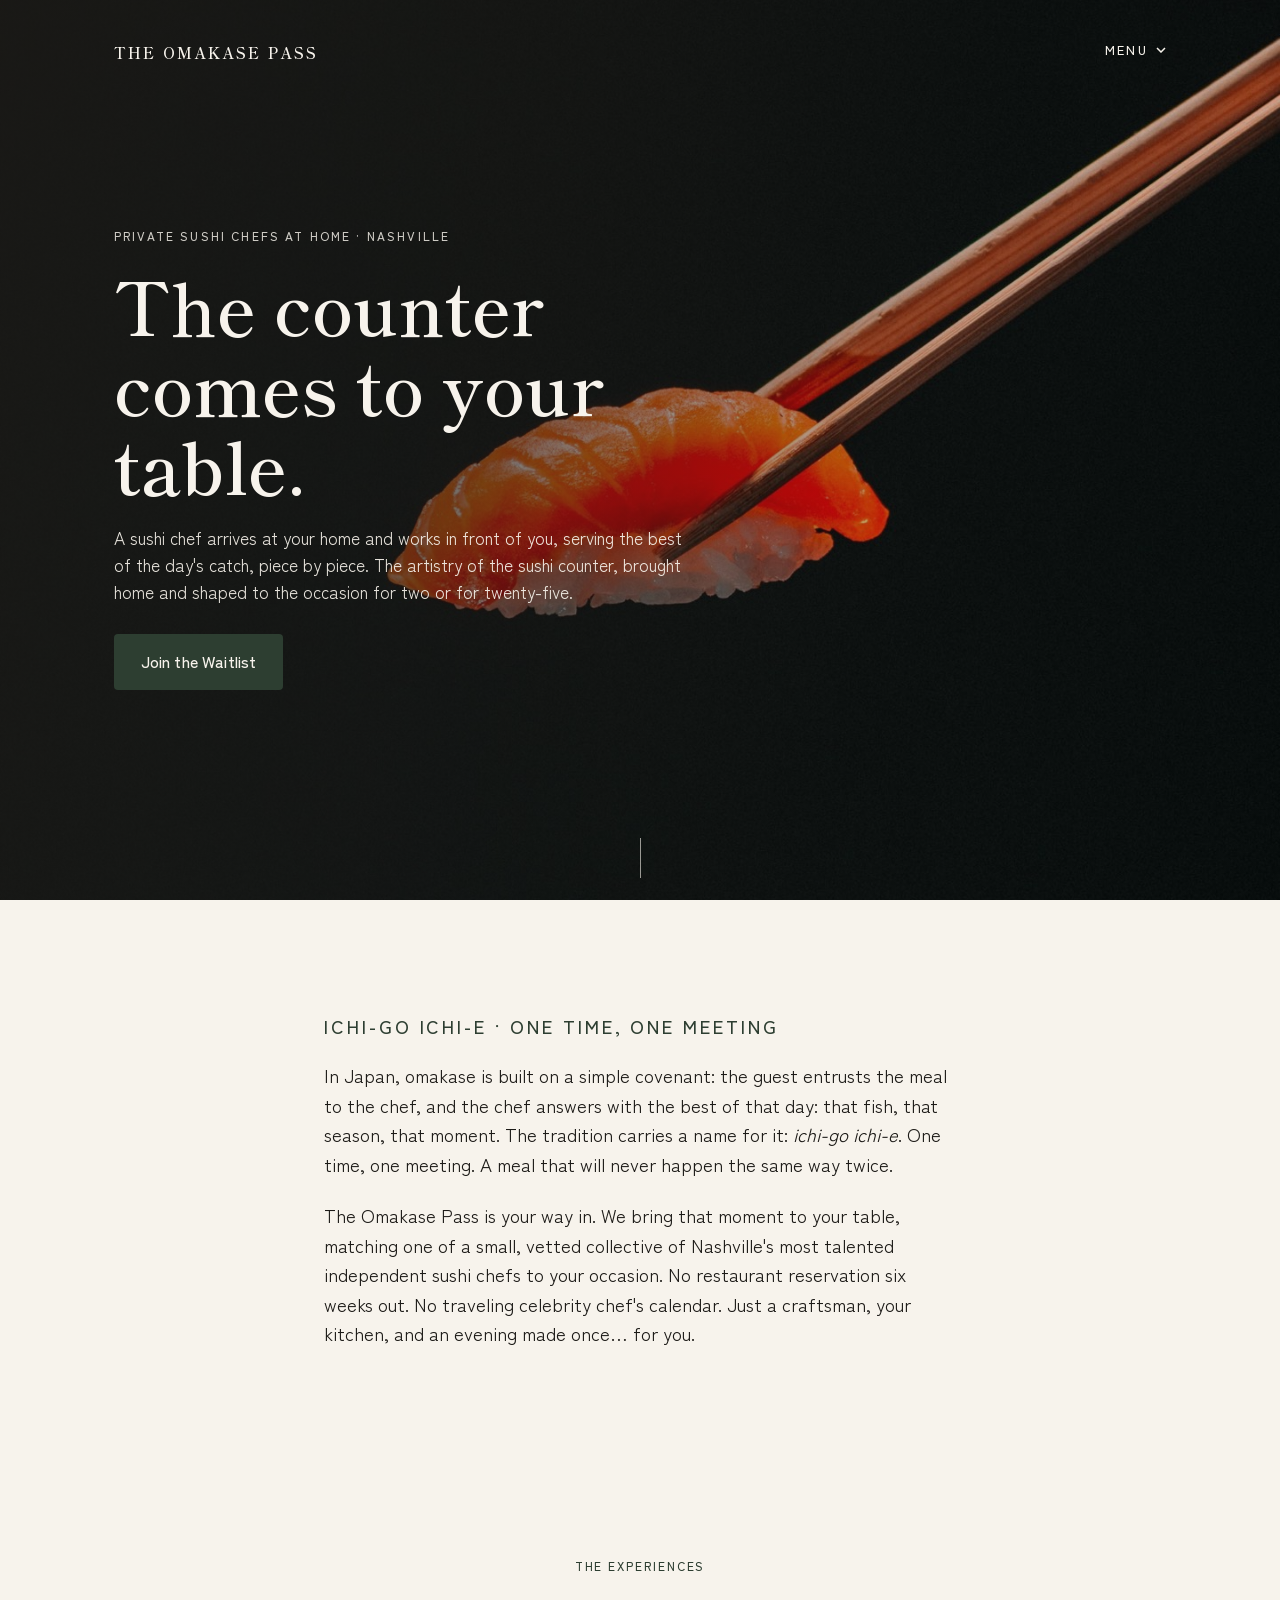
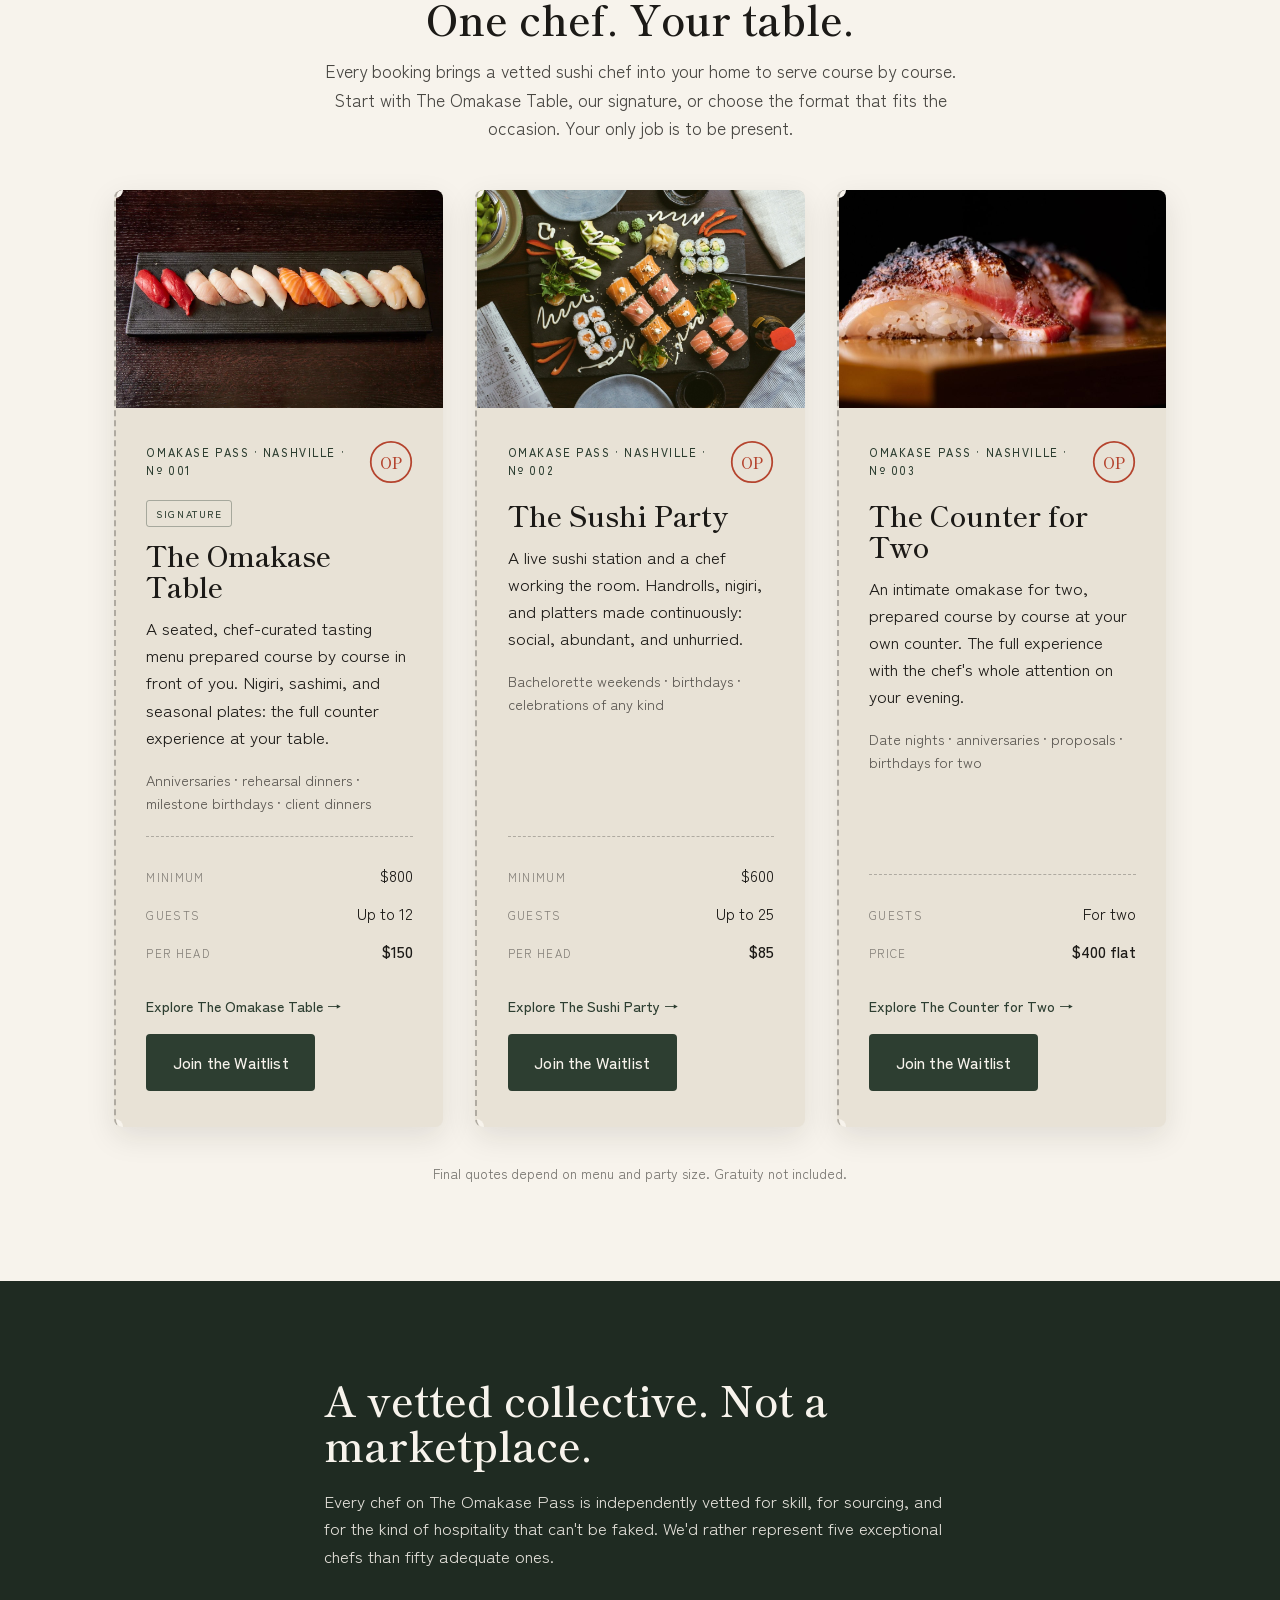
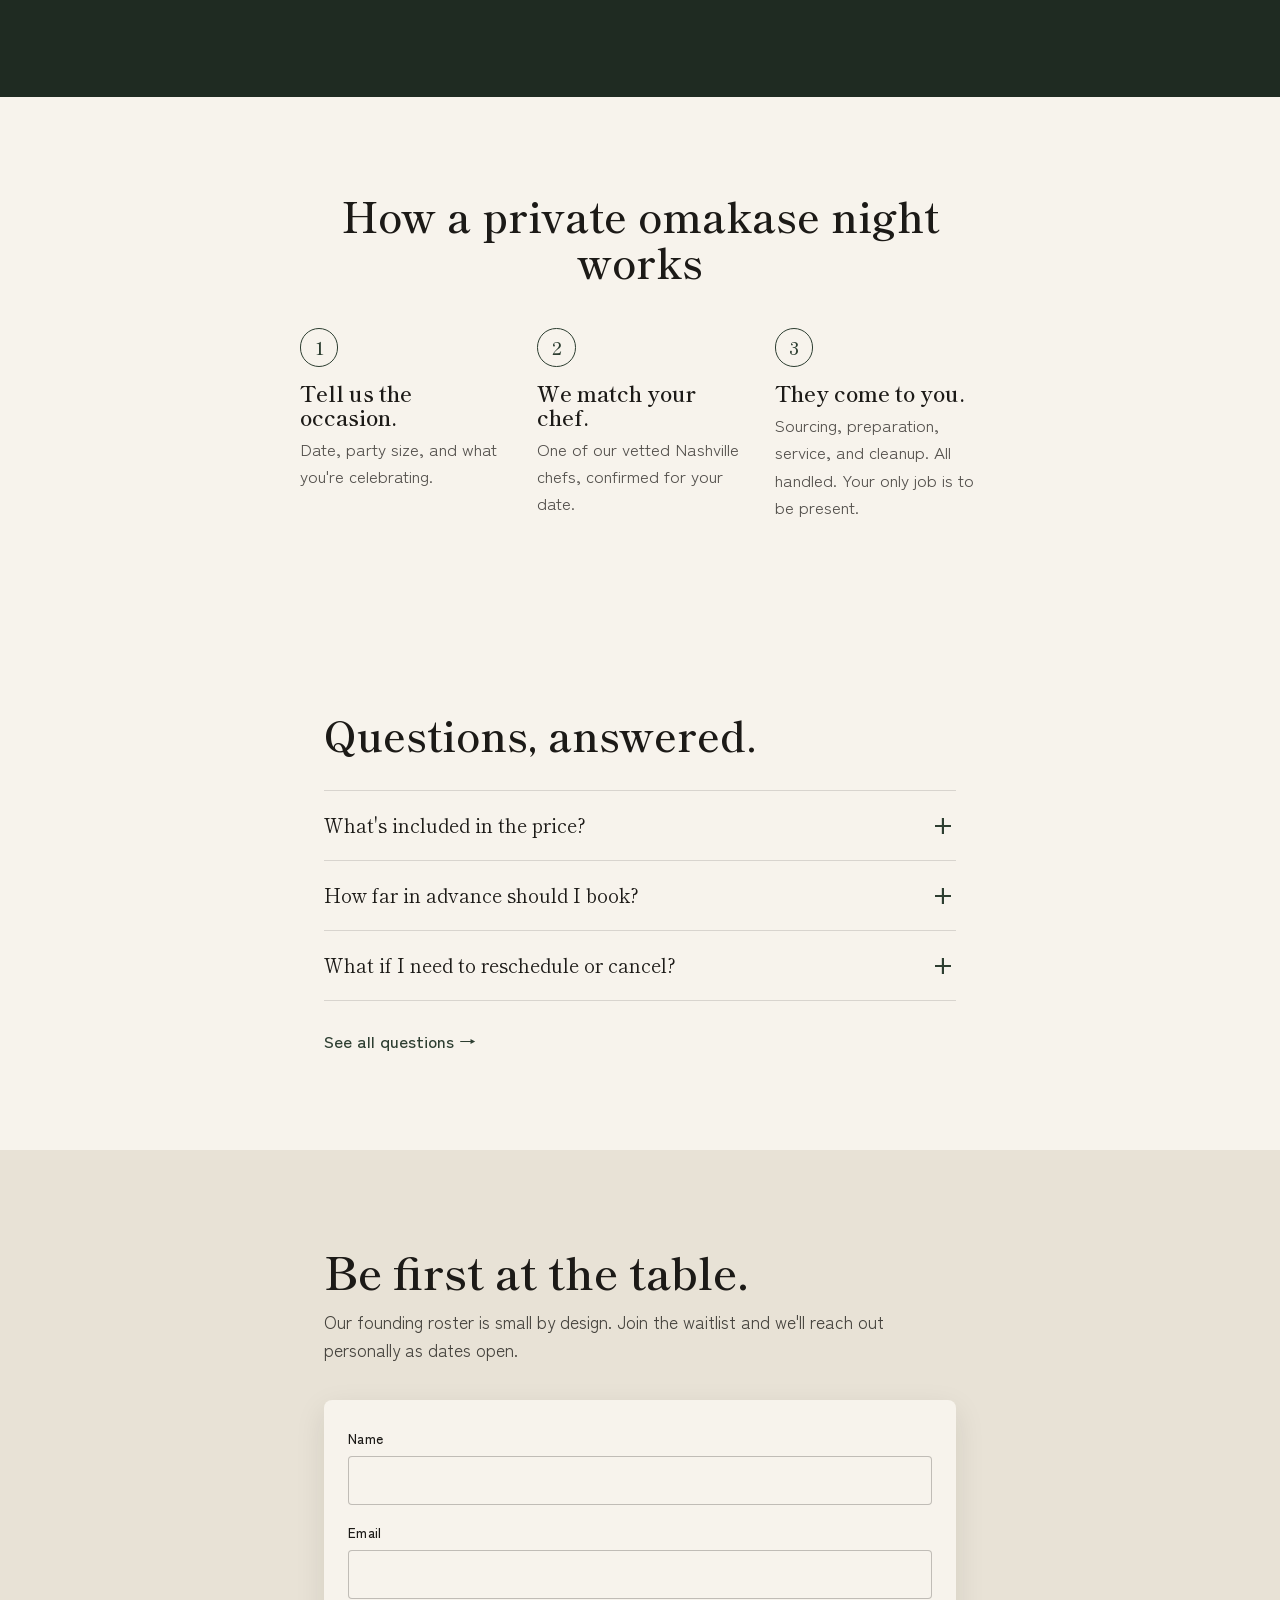
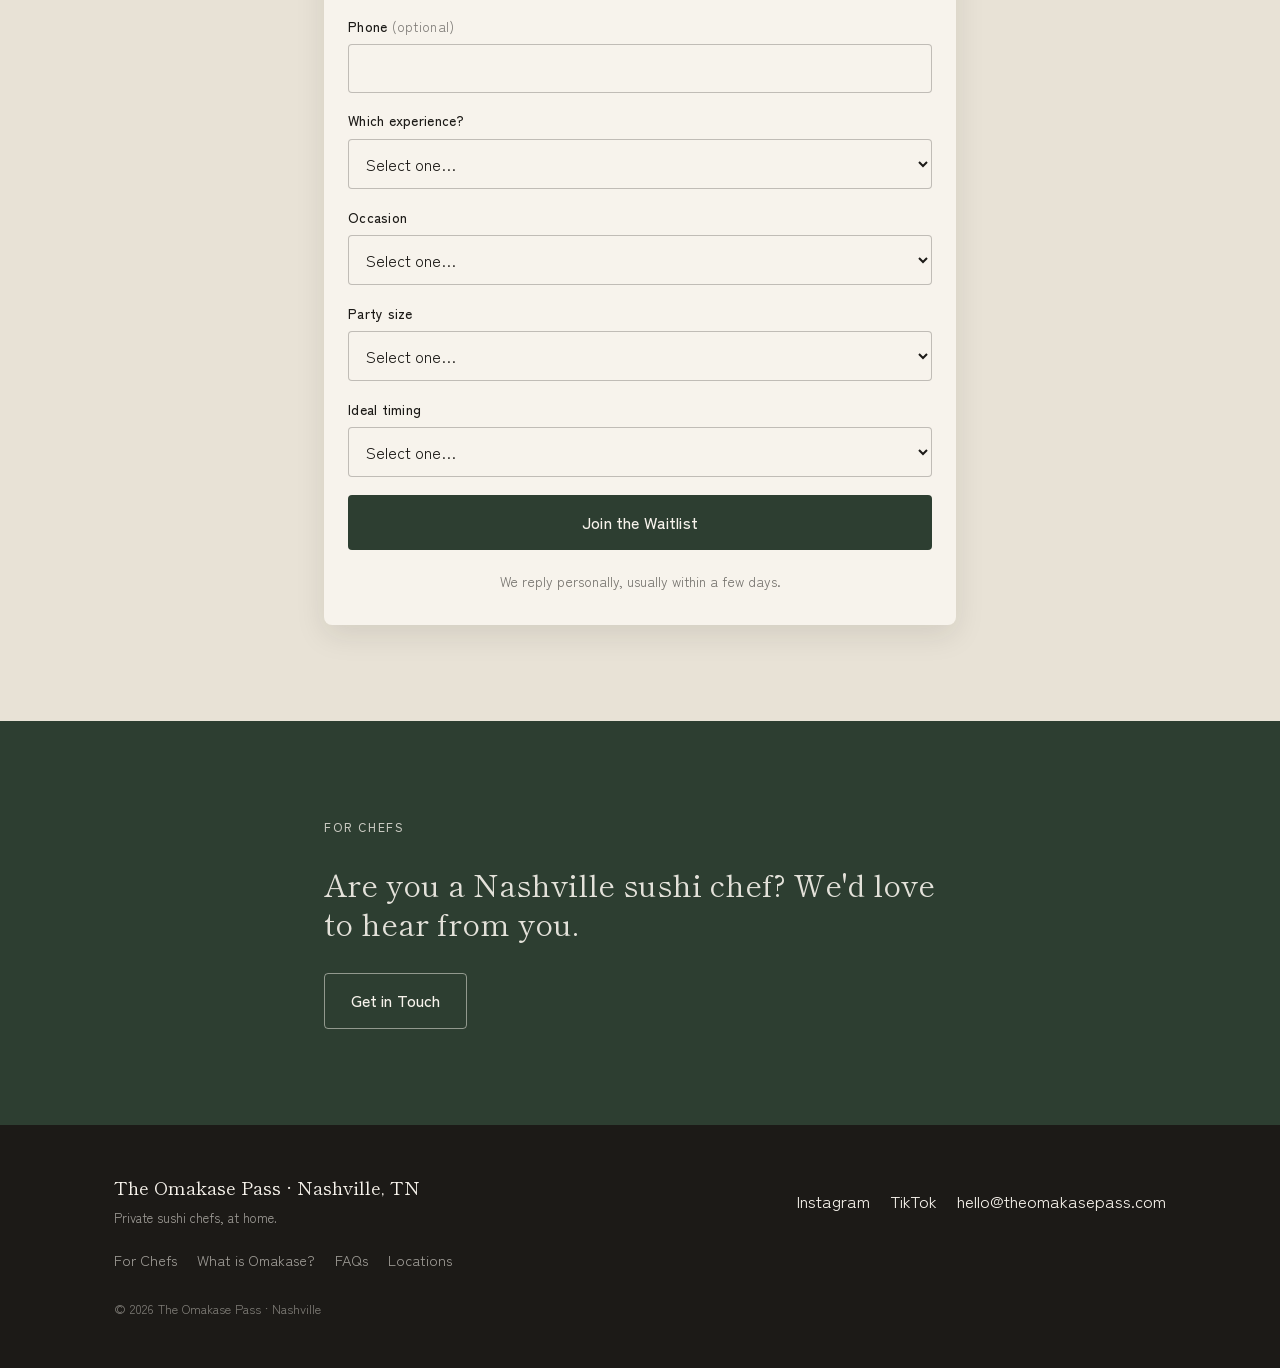
==== commit 8b9bc05b: "Apply intended copy edits to index.html Reapply the copy tweaks cleanly (the ones lost in the TextEd" ====
--- a/index.html
+++ b/index.html
@@ -177,12 +177,12 @@
       </div>
 
       <div class="hero__content">
-        <p class="hero__eyebrow reveal-hero">Private sushi chefs, at home · Nashville</p>
+        <p class="hero__eyebrow reveal-hero">Private sushi chefs at home · Nashville</p>
         <h1 class="hero__headline reveal-hero">The counter comes to your table.</h1>
         <p class="hero__subhead reveal-hero">
           A sushi chef arrives at your home and works in front of you, serving the best of the
           day's catch, piece by piece. The artistry of the sushi counter, brought home and
-          shaped to the occasion, for two or for twenty-five.
+          shaped to the occasion for two or for twenty-five.
         </p>
         <a class="btn btn--primary reveal-hero" href="#waitlist" data-scroll>Join the Waitlist</a>
       </div>
@@ -211,7 +211,7 @@
           The Omakase Pass is your way in. We bring that moment to your table, matching one of
           a small, vetted collective of Nashville's most talented independent sushi chefs to
           your occasion. No restaurant reservation six weeks out. No traveling celebrity
-          chef's calendar. Just a craftsman, your kitchen, and an evening made once, for you.
+          chef's calendar. Just a craftsman, your kitchen, and an evening made once… for you.
         </p>
       </div>
     </section>
@@ -223,7 +223,7 @@
       <div class="container">
         <div class="experiences__intro reveal">
           <p class="eyebrow">The experiences</p>
-          <h2 class="experiences__headline">One chef, your table.</h2>
+          <h2 class="experiences__headline">One chef. Your table.</h2>
           <p class="experiences__sub">
             Every booking brings a vetted sushi chef into your home to serve course by course.
             Start with The Omakase Table, our signature, or choose the format that fits the
@@ -252,7 +252,7 @@
               <h2 class="pass-card__title">The Omakase Table</h2>
               <p class="pass-card__desc">
                 A seated, chef-curated tasting menu prepared course by course in front of
-                you. Nigiri, sashimi, and seasonal plates: the full counter experience,
+                you. Nigiri, sashimi, and seasonal plates: the full counter experience
                 at your table.
               </p>
               <p class="pass-card__note">Anniversaries · rehearsal dinners · milestone birthdays · client dinners</p>
@@ -315,7 +315,7 @@
               <h2 class="pass-card__title">The Counter for Two</h2>
               <p class="pass-card__desc">
                 An intimate omakase for two, prepared course by course at your own counter.
-                The full experience, with the chef's whole attention on your evening.
+                The full experience with the chef's whole attention on your evening.
               </p>
               <p class="pass-card__note">Date nights · anniversaries · proposals · birthdays for two</p>
               <dl class="pass-card__specs">
@@ -330,7 +330,7 @@
         </div>
 
         <p class="pricing-note">
-          Founding pricing for our first Nashville events. Final quotes depend on menu and party size.
+          Final quotes depend on menu and party size. Gratuity not included.
         </p>
       </div>
     </section>
